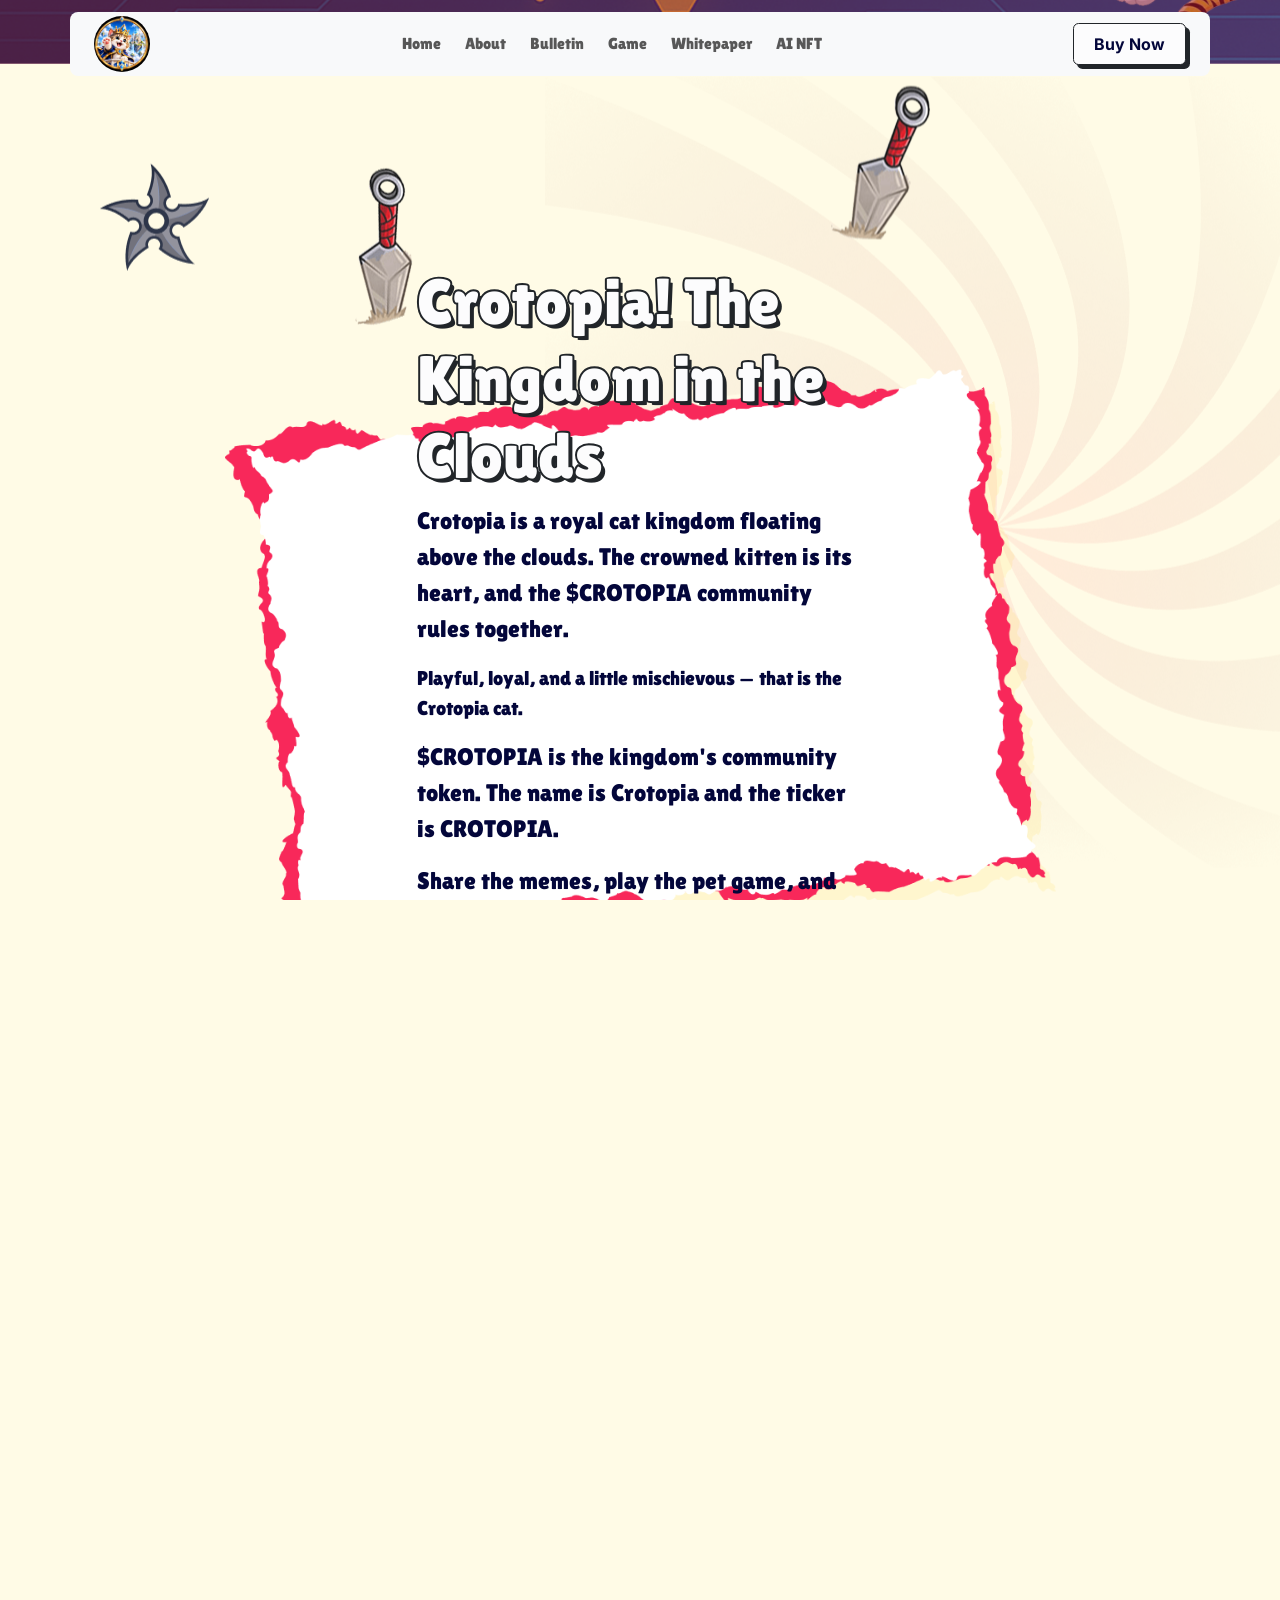
==== about.html @ e8f07e22 "init" ====
﻿<!DOCTYPE html>
<html lang="en" data-bs-theme="light">

<head>
    <meta charset="utf-8">
    <meta name="viewport" content="width=device-width, initial-scale=1.0">
    <meta name="description" content="About Crotopia, the royal cat kingdom. Name Crotopia, ticker CROTOPIA.">
    <meta name="keywords" content="Crotopia, CROTOPIA, about, royal cat, kingdom, meme">
    <meta name="author" content="bplugins">
    <title>Crotopia — About</title>
    <link rel="icon" href="logo.png" type="image/png">
    <link rel="apple-touch-icon" href="logo.png">
    <link rel="stylesheet" href="static/css/bootstrap.css">
    <link rel="stylesheet" href="static/css/bootstrap-icons.css">
    <link rel="stylesheet" href="static/css/simplebar.css">
    <link rel="stylesheet" href="static/css/swiper-bundle.css">
    <link rel="stylesheet" href="static/css/ff-1.css">
    <link rel="stylesheet" href="static/css/ff-2.css">
    <link rel="stylesheet" href="static/css/style.css">
    <!-- Preload important images -->
    <link rel="preload" href="logo.png" as="image">
    <link rel="preload" href="logo.png" as="image">
</head>

<body class="bg-secondary-subtle overflow-x-hidden">
    <!-- Navbar  -->
    <nav class="navbar navbar-expand-lg primary-header primary-header--light primary-header--boxed primary-header--fixed top-3 primary-header-crossed:top-0 primary-header-crossed:full-light">
        <div class="container align-items-lg-center">
            <!-- Logo -->
            <a class="logo" href="index.html">
                <img src="logo.png" alt="image" class="logo__img logo__img--light">
            </a>
            <!-- Logo End-->
            <!-- Mobile Menu Toggler -->
            <button class="navbar-toggler border-0" type="button" data-bs-toggle="collapse" data-bs-target="#navbar0" aria-controls="navbar0" aria-expanded="false" aria-label="Toggle navigation">
                <iconify-icon icon="solar:hamburger-menu-line-duotone"></iconify-icon>
            </button>
            <!-- Mobile Menu Toggler End-->
            <!-- Menu -->
            <div class="collapse navbar-collapse" id="navbar0">
                <ul class="navbar-nav flex-grow-1 justify-content-center mx-lg-4 mb-2 mb-lg-0">
                    <li class="nav-item">
                        <a class="nav-link" aria-current="page" href="index.html">Home</a>
                    </li>
                    <li class="nav-item">
                        <a class="nav-link" aria-current="page" href="about.html">About</a>
                    </li>
                    <li class="nav-item">
                        <a class="nav-link" aria-current="page" href="contact.html">Bulletin</a>
                    </li>
                    <li class="nav-item">
                        <a class="nav-link" aria-current="page" href="game.html">Game</a>
                    </li>
                    <li class="nav-item">
                        <a class="nav-link" aria-current="page" href="whitepaper.html">Whitepaper</a>
                    </li>
                    <li class="nav-item">
                        <a class="nav-link" aria-current="page" href="nft.html">AI NFT</a>
                    </li>
                </ul>
                <div class="d-flex align-items-center gap-3 ms-lg-auto">
                    <a href="contact.html" class="btn btn-light fw-bold text-heading " target="_blank"> Buy Now </a>
                </div>
            </div>
            <!-- Menu End -->
        </div>
    </nav>
    <!-- Navbar End -->
    <div id="smooth-wrapper">
        <div id="smooth-content">
            <!-- Banner -->
            <div class="banner bg-danger-emphasis">
                <div class="container">
                    <div class="row">
                        <div class="col-12">
                            <h2 class="h1 text-primary-subtle"> About Us </h2>
                            <nav>
                                <ol class="breadcrumb breadcrumb-modifier">
                                    <li class="breadcrumb-item">
                                        <a href="index.html" class="link fs-14 text-secondary"> Home </a>
                                    </li>
                                    <li class="breadcrumb-item active fs-14"> About </li>
                                </ol>
                            </nav>
                        </div>
                    </div>
                </div>
                <img src="static/picture/hero-bg-2.png" alt="image" class="img-fluid w-100 position-absolute start-0 bottom-0 z-n1 pointer-none opacity-50">
            </div>
            <!-- Banner End -->
            <!-- About Us -->
            <div class="section-space-y position-relative z-1">
                <div class="container">
                    <div class="row justify-content-center">
                        <div class="col-lg-9">
                            <div class="about-card-1 section-space-y">
                                <h2 class="h1 text-light text-stroke text-shadow">Crotopia! The Kingdom in the Clouds</h2>
                                <p class="mb-4 fs-24 text-heading">Crotopia is a royal cat kingdom floating above the clouds. The crowned kitten is its heart, and the $CROTOPIA community rules together.</p>
                                <p class="mb-4 fs-20 text-heading">Playful, loyal, and a little mischievous — that is the Crotopia cat.</p>
                                <p class="mb-4 fs-24 text-heading">$CROTOPIA is the kingdom's community token. The name is Crotopia and the ticker is CROTOPIA.</p>
                                <p class="mb-8 fs-24 text-heading">Share the memes, play the pet game, and keep the gates open for each other. The kingdom grows when the community shows up.</p>
                                <div class="d-flex align-items-center flex-wrap gap-6">
                                    <a href="#" class="btn btn-secondary text-heading align-items-center rounded">
                                        <iconify-icon icon="ic:twotone-thumb-up-off-alt"></iconify-icon>
                                        <span class="d-inline-block ff-1">Buy Token</span>
                                    </a>
                                    <ul class="list list-row align-items-center flex-wrap gap-4">
                                        <li>
                                            <a href="https://x.com/crotopia_x" class="btn btn-icon btn-light rounded-circle" target="_blank" rel="noopener">
                                                <iconify-icon icon="prime:twitter"></iconify-icon>
                                            </a>
                                        </li>
                                        <li>
                                            <a href="#" class="btn btn-icon btn-light rounded-circle">
                                                <iconify-icon icon="ic:baseline-telegram"></iconify-icon>
                                            </a>
                                        </li>
                                    </ul>
                                </div>
                                <img src="static/picture/about-card-element-1.png" alt="image" class="img-fluid about-card-1__element about-card-1__element--1">
                                <img src="static/picture/about-card-element-2.png" alt="image" class="img-fluid about-card-1__element about-card-1__element--2">
                                <img src="static/picture/hero-element-14.png" alt="image" class="img-fluid d-none d-lg-block position-absolute end-10 bottom-25">
                            </div>
                        </div>
                    </div>
                </div>
                <img src="static/picture/about-img-3.png" alt="image" class="img-fluid d-none d-md-block position-absolute top-0 end-0 z-n2 pointer-none">
                <img src="static/picture/hero-element-14.png" alt="image" class="img-fluid d-none d-lg-block position-absolute start-25 top-25 z-n1 pointer-none">
            </div>
            <!-- About Us End -->
            <!-- Ticker -->
            <div class="py-4 bg-secondary border-top border-bottom border-2x border-dark">
                <div class="container-fluid p-0">
                    <div class="row g-0">
                        <div class="col-12">
                            <div class="scroller-x" data-speed="slow" data-direction="left">
                                <ul class="list list-row align-items-center gap-4 scroller-x__list">
                                    <li>
                                        <img src="logo.png" alt="Crotopia" class="img-fluid" style="height:48px;width:48px;object-fit:cover;border-radius:50%">
                                    </li>
                                    <li>
                                        <h4 class="mb-0 text-dark">CROTOPIA COMMUNITY</h4>
                                    </li>
                                    <li>
                                        <img src="logo.png" alt="Crotopia" class="img-fluid" style="height:48px;width:48px;object-fit:cover;border-radius:50%">
                                    </li>
                                    <li>
                                        <h4 class="mb-0 text-primary text-stroke text-shadow"> Crotopia 👑 Royal Cat Kingdom </h4>
                                    </li>
                                    <li>
                                        <img src="logo.png" alt="Crotopia" class="img-fluid" style="height:48px;width:48px;object-fit:cover;border-radius:50%">
                                    </li>
                                    <li>
                                        <h4 class="mb-0 text-dark">CROTOPIA COMMUNITY</h4>
                                    </li>
                                    <li>
                                        <img src="logo.png" alt="Crotopia" class="img-fluid" style="height:48px;width:48px;object-fit:cover;border-radius:50%">
                                    </li>
                                    <li>
                                        <h4 class="mb-0 text-primary text-stroke text-shadow"> Crotopia 👑 Royal Cat Kingdom </h4>
                                    </li>
                                    <li>
                                        <img src="logo.png" alt="Crotopia" class="img-fluid" style="height:48px;width:48px;object-fit:cover;border-radius:50%">
                                    </li>
                                    <li>
                                        <h4 class="mb-0 text-dark">CROTOPIA COMMUNITY</h4>
                                    </li>
                                    <li>
                                        <img src="logo.png" alt="Crotopia" class="img-fluid" style="height:48px;width:48px;object-fit:cover;border-radius:50%">
                                    </li>
                                    <li>
                                        <h4 class="mb-0 text-primary text-stroke text-shadow"> Crotopia 👑 Royal Cat Kingdom </h4>
                                    </li>
                                </ul>
                            </div>
                        </div>
                    </div>
                </div>
            </div>
            <!-- Ticker End -->
            <!-- FAQ Section -->
            <div class="section-space-y position-relative z-1">
                <div class="section-space-md-bottom">
                    <div class="container">
                        <div class="row">
                            <div class="col-12">
                                <h2 class="mb-0 text-center text-light text-stroke-md text-shadow-md fs-6vw"> FAQ </h2>
                            </div>
                        </div>
                    </div>
                </div>
                <div class="container">
                    <div class="row g-4">
                        <div class="col-lg-6">
                            <div class="accordion accordion-connected accordion-separate" id="faqOne">
                                <div class="accordion-item shadow-sharp-md">
                                    <h2 class="accordion-header">
                                        <button class="accordion-button collapsed" type="button" data-bs-toggle="collapse" data-bs-target="#faqOneA" aria-expanded="true" aria-controls="faqOneA">
                                            <span class="accordion-button__title"> What is Crotopia? </span>
                                        </button>
                                    </h2>
                                    <div id="faqOneA" class="accordion-collapse collapse" data-bs-parent="#faqOne">
                                        <div class="accordion-body"> Crotopia is a royal cat kingdom in the clouds and a community meme token. The name is Crotopia and the ticker is $CROTOPIA. The crowned kitten, the floating castles, and the meme gallery are the heart of the project. </div>
                                    </div>
                                </div>
                                <div class="accordion-item shadow-sharp-md">
                                    <h2 class="accordion-header">
                                        <button class="accordion-button collapsed" type="button" data-bs-toggle="collapse" data-bs-target="#faqOneB" aria-expanded="false" aria-controls="faqOneB">
                                            <span class="accordion-button__title"> How does the tokenomics work? </span>
                                        </button>
                                    </h2>
                                    <div id="faqOneB" class="accordion-collapse collapse" data-bs-parent="#faqOne">
                                        <div class="accordion-body"> $CROTOPIA is presented with a 7% transaction tax: 1% liquidity, 2% buyback and burn, 2% marketing, and 2% for the kingdom and community. Total supply is 1 quadrillion, with a burn design that reduces supply over time. </div>
                                    </div>
                                </div>
                                <div class="accordion-item shadow-sharp-md">
                                    <h2 class="accordion-header">
                                        <button class="accordion-button collapsed" type="button" data-bs-toggle="collapse" data-bs-target="#faqOneC" aria-expanded="false" aria-controls="faqOneC">
                                            <span class="accordion-button__title"> How can I buy CROTOPIA? </span>
                                        </button>
                                    </h2>
                                    <div id="faqOneC" class="accordion-collapse collapse" data-bs-parent="#faqOne">
                                        <div class="accordion-body"> The contract address will be posted on this site when trading opens. Until then, explore the kingdom, the pet game, and the meme gallery. Always verify the contract from official Crotopia channels before you trade. </div>
                                    </div>
                                </div>
                                <div class="accordion-item shadow-sharp-md">
                                    <h2 class="accordion-header">
                                        <button class="accordion-button collapsed" type="button" data-bs-toggle="collapse" data-bs-target="#faqOneD" aria-expanded="false" aria-controls="faqOneD">
                                            <span class="accordion-button__title"> What is the kingdom fund for? </span>
                                        </button>
                                    </h2>
                                    <div id="faqOneD" class="accordion-collapse collapse" data-bs-parent="#faqOne">
                                        <div class="accordion-body"> 2% of each transaction is set aside for the kingdom: community events, meme campaigns, and the world around the crowned cat. </div>
                                    </div>
                                </div>
                            </div>
                        </div>
                        <div class="col-lg-6">
                            <div class="accordion accordion-connected accordion-separate" id="faqTwo">
                                <div class="accordion-item shadow-sharp-md">
                                    <h2 class="accordion-header">
                                        <button class="accordion-button collapsed" type="button" data-bs-toggle="collapse" data-bs-target="#faqTwoA" aria-expanded="true" aria-controls="faqTwoA">
                                            <span class="accordion-button__title"> How can I join Crotopia? </span>
                                        </button>
                                    </h2>
                                    <div id="faqTwoA" class="accordion-collapse collapse" data-bs-parent="#faqTwo">
                                        <div class="accordion-body"> Use the social buttons on this site as official channels are announced. Share the memes and play the Crotopia pet game while you are here. </div>
                                    </div>
                                </div>
                                <div class="accordion-item shadow-sharp-md">
                                    <h2 class="accordion-header">
                                        <button class="accordion-button collapsed" type="button" data-bs-toggle="collapse" data-bs-target="#faqTwoB" aria-expanded="false" aria-controls="faqTwoB">
                                            <span class="accordion-button__title"> Is Crotopia safe? </span>
                                        </button>
                                    </h2>
                                    <div id="faqTwoB" class="accordion-collapse collapse" data-bs-parent="#faqTwo">
                                        <div class="accordion-body"> Treat every meme token as risky. Crotopia will never ask for your seed phrase. When a contract is published, read it yourself before you buy. </div>
                                    </div>
                                </div>
                                <div class="accordion-item shadow-sharp-md">
                                    <h2 class="accordion-header">
                                        <button class="accordion-button collapsed" type="button" data-bs-toggle="collapse" data-bs-target="#faqTwoC" aria-expanded="false" aria-controls="faqTwoC">
                                            <span class="accordion-button__title"> What is next for Crotopia? </span>
                                        </button>
                                    </h2>
                                    <div id="faqTwoC" class="accordion-collapse collapse" data-bs-parent="#faqTwo">
                                        <div class="accordion-body"> The roadmap covers the website and art, the pet game, the royal gallery, community growth, and later trading tools. Listings come only when the kingdom is ready. </div>
                                    </div>
                                </div>
                                <div class="accordion-item shadow-sharp-md">
                                    <h2 class="accordion-header">
                                        <button class="accordion-button collapsed" type="button" data-bs-toggle="collapse" data-bs-target="#faqTwoD" aria-expanded="false" aria-controls="faqTwoD">
                                            <span class="accordion-button__title"> What makes Crotopia different? </span>
                                        </button>
                                    </h2>
                                    <div id="faqTwoD" class="accordion-collapse collapse" data-bs-parent="#faqTwo">
                                        <div class="accordion-body"> Crotopia is built around one character and one kingdom: a crowned cat above the clouds. The site, memes, game, and gallery all share that same world. </div>
                                    </div>
                                </div>
                            </div>
                        </div>
                    </div>
                </div>
            </div>
            <!-- FAQ Section End -->
            <!-- Footer -->
            <div class="footer-1 section-space-top">
                <div class="container">
                    <div class="row">
                        <div class="col-12">
                            <div class="section-space-xsm-bottom bg-light rounded-top-5 px-4 px-sm-6 px-lg-12 px-xl-10 px-xxl-12">
                                <div class="section-space-md-y">
                                    <h2 class="mb-0 text-center text-danger text-stroke text-shadow fs-6vw"> CROTOPIA </h2>
                                </div>
                                <div class="row g-4">
                                    <div class="col-xl-8">
                                        <div class="row g-4">
                                            <div class="col-md-5">
                                                <a class="logo d-inline-block mb-4" href="index.html">
                                                    <img src="logo.png" alt="image" class="logo__img logo__img--light">
                                                </a>
                                                <p class="mb-6 text-heading"> Trading cryptocurrencies is highly speculative, carries a high level of risk </p>
                                                <ul class="list list-row align-items-center flex-wrap gap-4">
                                                    <li>
                                                        <a href="https://x.com/crotopia_x" class="btn btn-icon btn-light rounded-circle" target="_blank" rel="noopener">
                                                            <iconify-icon icon="prime:twitter"></iconify-icon>
                                                        </a>
                                                    </li>
                                                    <li>
                                                        <a href="#" class="btn btn-icon btn-light rounded-circle">
                                                            <iconify-icon icon="ic:baseline-telegram"></iconify-icon>
                                                        </a>
                                                    </li>
                                                </ul>
                                            </div>
                                            <div class="col-md-4">
                                                <h5 class="text-heading">QUICK LINKS</h5>
                                                <ul class="list gap-2">
                                                    <li>
                                                        <a href="index.html" class="link d-inline-block text-heading hover:text-danger"> HOME </a>
                                                    </li>
                                                    <li>
                                                        <a href="about.html" class="link d-inline-block text-heading hover:text-danger"> ABOUT US </a>
                                                    </li>
                                                    <li>
                                                        <a href="whitepaper.html" class="link d-inline-block text-heading hover:text-danger"> WHITEPAPER </a>
                                                    </li>
                                                    <li>
                                                        <a href="contact.html" class="link d-inline-block text-heading hover:text-danger"> CONTACT </a>
                                                    </li>
                                                </ul>
                                            </div>
                                            <div class="col-md-3">
                                                <h5 class="text-heading">CONTACT</h5>
                                                <ul class="list gap-2">
                                                    <li>
                                                        <div class="d-flex align-items-center gap-2">
                                                            <iconify-icon icon="akar-icons:location" class="flex-shrink-0 fs-24"></iconify-icon>
                                                            <p class="mb-0 text-heading"> Crotopia </p>
                                                        </div>
                                                    </li>
                                                    <li>
                                                        <div class="d-flex align-items-center gap-2">
                                                            <iconify-icon icon="mynaui:telephone-call" class="flex-shrink-0 fs-24"></iconify-icon>
                                                            <p class="mb-0 text-heading"> Contract: Coming soon </p>
                                                        </div>
                                                    </li>
                                                    <li>
                                                        <div class="d-flex align-items-center gap-2">
                                                            <iconify-icon icon="basil:envelope-outline" class="flex-shrink-0 fs-24"></iconify-icon>
                                                            <p class="mb-0 text-heading"> <a href="/cdn-cgi/l/email-protection" class="__cf_email__" data-cfemail="43212d21372a2426317171727003242e222a2f6d202c2e">[email&#160;protected]</a> </p>
                                                        </div>
                                                    </li>
                                                </ul>
                                            </div>
                                        </div>
                                    </div>
                                    <div class="col-xl-4">
                                        <div class="p-8 rounded-4 bg-danger-subtle">
                                            <h5 class="text-heading">DON'T MISS CROTOPIA NEWS</h5>
                                            <div class="d-flex align-items-center p-2 rounded bg-light border border-1x border-dark shadow-sharp max-text-14">
                                                <input type="text" class="form-control form-control-sm border-0 text-dark fs-18" placeholder="ENTER YOUR EMAIL">
                                                <button type="button" class="btn btn-sm btn-secondary ff-1"> SUBSCRIBE </button>
                                            </div>
                                        </div>
                                    </div>
                                </div>
                                <hr class="my-6">
                                <div class="row g-4 justify-content-center align-items-center">
                                    <div class="col-lg-5">
                                        <p class="mb-0 fs-18 text-dark text-center text-lg-start"> &copy; Crotopia 2026. All rights reserved </p>
                                    </div>
                                    <div class="col-lg-7">
                                        <ul class="list list-row gap-4 flex-wrap justify-content-center justify-content-lg-end">
                                        </ul>
                                    </div>
                                </div>
                            </div>
                        </div>
                    </div>
                </div>
            </div>
            <!-- Footer End -->
        </div>
    </div>
    <!-- Scripts -->
    <script data-cfasync="false" src="/cdn-cgi/scripts/5c5dd728/cloudflare-static/email-decode.min.js"></script><script src="static/js/bootstrap.bundle.js"></script>
    <script src="static/js/iconify.js"></script>
    <script src="static/js/simplebar.js"></script>
    <script src="static/js/gsap.min.js"></script>
    <script src="static/js/ScrollSmoother.min.js"></script>
    <script src="static/js/ScrollTrigger.min.js"></script>
    <script src="static/js/SplitText.min.js"></script>
    <script src="static/js/Flip.min.js"></script>
    <script src="static/js/app.js"></script>
    
    <!-- Custom Video Preloader Styles -->
    <style>
        /* Enhanced video preloader */
        .preloader {
            background: #000000;
            position: fixed;
            top: 0;
            left: 0;
            width: 100%;
            height: 100%;
            z-index: 9999;
            display: flex;
            align-items: center;
            justify-content: center;
            overflow: hidden;
        }
        
        .preloader-content {
            position: relative;
            display: flex;
            flex-direction: column;
            align-items: center;
            justify-content: center;
            text-align: center;
            z-index: 2;
        }
        
        .preloader-video {
            width: 400px;
            height: 400px;
            object-fit: cover;
            border-radius: 50%;
            animation: videoFloat 4s ease-in-out infinite;
        }
        
        .preloader-logo {
            width: 400px;
            height: 400px;
            object-fit: cover;
            border-radius: 50%;
            animation: videoFloat 4s ease-in-out infinite;
        }
        
        .preloader-text {
            margin-top: 30px;
            opacity: 0;
            animation: textFadeIn 2s ease-in-out 0.5s forwards;
        }
        
        .preloader-text h2 {
            font-size: 2.5rem;
            margin-bottom: 10px;
            text-shadow: 2px 2px 4px rgba(0,0,0,0.8);
        }
        
        .preloader-text p {
            font-size: 1.2rem;
            margin-bottom: 20px;
            opacity: 0.9;
        }
        
        .loading-dots {
            display: flex;
            justify-content: center;
            gap: 8px;
        }
        
        .loading-dots span {
            width: 12px;
            height: 12px;
            background: #ffc107;
            border-radius: 50%;
            animation: dotBounce 1.4s ease-in-out infinite both;
            box-shadow: 0 0 10px rgba(255, 193, 7, 0.8);
        }
        
        .loading-dots span:nth-child(1) { animation-delay: -0.32s; }
        .loading-dots span:nth-child(2) { animation-delay: -0.16s; }
        .loading-dots span:nth-child(3) { animation-delay: 0s; }
        
        
        @keyframes videoFloat {
            0%, 100% {
                transform: translateY(0px) scale(1);
            }
            50% {
                transform: translateY(-20px) scale(1.05);
            }
        }
        
        @keyframes textFadeIn {
            0% {
                opacity: 0;
                transform: translateY(30px);
            }
            100% {
                opacity: 1;
                transform: translateY(0);
            }
        }
        
        @keyframes dotBounce {
            0%, 80%, 100% {
                transform: scale(0.8);
                opacity: 0.5;
            }
            40% {
                transform: scale(1.2);
                opacity: 1;
            }
        }
        
        /* Responsive design */
        @media (max-width: 768px) {
            .preloader-video, .preloader-logo {
                width: 300px;
                height: 300px;
            }
            
            .preloader-text h2 {
                font-size: 2rem;
            }
            
            .preloader-text p {
                font-size: 1rem;
            }
        }
        
        @media (max-width: 480px) {
            .preloader-video, .preloader-logo {
                width: 250px;
                height: 250px;
            }
            
            .preloader-text h2 {
                font-size: 1.8rem;
            }
        }
        
        /* Preloader fade out */
        .preloader.fade-out {
            opacity: 0;
            visibility: hidden;
            transition: opacity 0.8s ease-out, visibility 0.8s ease-out;
        }
    </style>
</body>

</html>
---- static/css/simplebar.css ----
﻿[data-simplebar] {
	position: relative;
	flex-direction: column;
	flex-wrap: wrap;
	justify-content: flex-start;
	align-content: flex-start;
	align-items: flex-start;
}

.simplebar-wrapper {
	overflow: hidden;
	width: inherit;
	height: inherit;
	max-width: inherit;
	max-height: inherit;
}

.simplebar-mask {
	direction: inherit;
	position: absolute;
	overflow: hidden;
	padding: 0;
	margin: 0;
	left: 0;
	top: 0;
	bottom: 0;
	right: 0;
	width: auto !important;
	height: auto !important;
	z-index: 0;
}

.simplebar-offset {
	direction: inherit !important;
	box-sizing: inherit !important;
	resize: none !important;
	position: absolute;
	top: 0;
	left: 0;
	bottom: 0;
	right: 0;
	padding: 0;
	margin: 0;
	-webkit-overflow-scrolling: touch;
}

.simplebar-content-wrapper {
	direction: inherit;
	box-sizing: border-box !important;
	position: relative;
	display: block;
	height: 100%; /* Required for horizontal native scrollbar to not appear if parent is taller than natural height */
	width: auto;
	max-width: 100%; /* Not required for horizontal scroll to trigger */
	max-height: 100%; /* Needed for vertical scroll to trigger */
	overflow: auto;
	scrollbar-width: none;
	-ms-overflow-style: none;
}

.simplebar-content-wrapper::-webkit-scrollbar,
.simplebar-hide-scrollbar::-webkit-scrollbar {
	display: none;
	width: 0;
	height: 0;
}

.simplebar-content:before,
.simplebar-content:after {
	content: " ";
	display: table;
}

.simplebar-placeholder {
	max-height: 100%;
	max-width: 100%;
	width: 100%;
	pointer-events: none;
}

.simplebar-height-auto-observer-wrapper {
	box-sizing: inherit !important;
	height: 100%;
	width: 100%;
	max-width: 1px;
	position: relative;
	float: left;
	max-height: 1px;
	overflow: hidden;
	z-index: -1;
	padding: 0;
	margin: 0;
	pointer-events: none;
	flex-grow: inherit;
	flex-shrink: 0;
	flex-basis: 0;
}

.simplebar-height-auto-observer {
	box-sizing: inherit;
	display: block;
	opacity: 0;
	position: absolute;
	top: 0;
	left: 0;
	height: 1000%;
	width: 1000%;
	min-height: 1px;
	min-width: 1px;
	overflow: hidden;
	pointer-events: none;
	z-index: -1;
}

.simplebar-track {
	z-index: 1;
	position: absolute;
	right: 0;
	bottom: 0;
	pointer-events: none;
	overflow: hidden;
}

[data-simplebar].simplebar-dragging {
	pointer-events: none;
	-webkit-touch-callout: none;
	-webkit-user-select: none;
	-khtml-user-select: none;
	-moz-user-select: none;
	-ms-user-select: none;
	user-select: none;
}

[data-simplebar].simplebar-dragging .simplebar-content {
	pointer-events: none;
	-webkit-touch-callout: none;
	-webkit-user-select: none;
	-khtml-user-select: none;
	-moz-user-select: none;
	-ms-user-select: none;
	user-select: none;
}

[data-simplebar].simplebar-dragging .simplebar-track {
	pointer-events: all;
}

.simplebar-scrollbar {
	position: absolute;
	left: 0;
	right: 0;
	min-height: 10px;
}

.simplebar-scrollbar:before {
	position: absolute;
	content: "";
	background: #c5c5c5;
	border-radius: 7px;
	left: 2px;
	right: 2px;
	opacity: 0;
	transition: opacity 0.2s 0.5s linear;
}

.simplebar-scrollbar.simplebar-visible:before {
	opacity: 0.5;
	transition-delay: 0s;
	transition-duration: 0s;
}

.simplebar-track.simplebar-vertical {
	top: 0;
	width: 11px;
}

.simplebar-scrollbar:before {
	top: 2px;
	bottom: 2px;
	left: 2px;
	right: 2px;
}

.simplebar-track.simplebar-horizontal {
	left: 0;
	height: 11px;
}

.simplebar-track.simplebar-horizontal .simplebar-scrollbar {
	right: auto;
	left: 0;
	top: 0;
	bottom: 0;
	min-height: 0;
	min-width: 10px;
	width: auto;
}

/* Rtl support */
[data-simplebar-direction="rtl"] .simplebar-track.simplebar-vertical {
	right: auto;
	left: 0;
}

.simplebar-dummy-scrollbar-size {
	direction: rtl;
	position: fixed;
	opacity: 0;
	visibility: hidden;
	height: 500px;
	width: 500px;
	overflow-y: hidden;
	overflow-x: scroll;
	-ms-overflow-style: scrollbar !important;
}

.simplebar-dummy-scrollbar-size > div {
	width: 200%;
	height: 200%;
	margin: 10px 0;
}

.simplebar-hide-scrollbar {
	position: fixed;
	left: 0;
	visibility: hidden;
	overflow-y: scroll;
	scrollbar-width: none;
	-ms-overflow-style: none;
}
---- static/css/ff-1.css ----
﻿@import url("css2-LilitaOne_swap.css");
:root {
    --ff-1: "Lilita One", sans-serif;
}
/*# sourceMappingURL=ff-1.css.map */
---- static/css/ff-2.css ----
﻿@import url("css2-Interitalopszwght014..32100..900114..32100..900_swap.css");
:root {
    --ff-2: "Inter", sans-serif;
}
/*# sourceMappingURL=ff-2.css.map */
---- static/css/style.css ----
﻿
/*---------------------------------------
    Theme Name:     Memeworld - Memecoin ICO & Crypto HTML Template
    Theme URI:      https://pixellyo.com/memeworld/
    Description:    Memeworld is memecoin ico and crypto currency template
    Author Name:    bplugins
    Author URI:     https://themeforest.net/user/bplugins
    Version:        1.0.0
-----------------------------------------
    Table of contents
-----------------------------------------
    1. Global Style
        1.1 Functions
        1.2 Variables
        1.3 Media Query
        1.4 Normalize
        1.5 Typography
    2. Components Style
        2.1 About Card 1
        2.2 Accordion
        2.3 Alert
        2.4 Avatar
        2.5 Badge
        2.6 Breadcrumb
        2.7 Button Style
        2.8 Card Style
        2.9 Counter 1
        2.10 Custom Input Group
        2.11 Dropdown
        2.12 Form Check
        2.13 Form Control
        2.14 Form Select
        2.15 Group Selector
        2.16 How to Card 1
        2.17 Line Clamp
        2.18 List
        2.19 Logo
        2.20 Modal
        2.21 Navigation 0
        2.22 Navigation 1
        2.23 Offcanvas
        2.24 Pagination
        2.25 Preloader
        2.26 Progress
        2.27 Scroller X
        2.28 Shadow Sharp
        2.29 Switcher
        2.30 Tab Underline
        2.31 Table
        2.32 Text Shadow
        2.33 Text Splash
        2.34 Text Stroke
        2.35 Ticker 1
        2.36 Ticker 2
        2.37 Ticker 3
        2.38 Token Card 1
        2.39 Token Card 2
        2.30 Token Card 3
        2.31 Tooltip
    3. Sections Style
        3.1 About Section 1
        3.2 Banner
        3.3 Container
        3.4 CTA 1
        3.5 CTA 2
        3.6 FAQ Section 1
        3.7 FAQ Section 2
        3.8 Footer 1
        3.9 Header
        3.10 Hero 1
        3.11 Hero 2
        3.12 Hero 3
        3.13 How to Buy Section 1
        3.14 How to Buy Section 2
        3.15 Road Map Section 1
        3.16 Road Map Section 2
        3.17 Road Map Section 3
        3.18 Section Space
        3.19 Tokenomics Section 1
    4. Utilities Style
        4.1 Animations
        4.2 Background
        4.3 Border
        4.4 Color
        4.5 Dark
        4.6 Light
        4.7 Miscellaneous
        4.8 Outline
        4.9 Radius
---------------------------------------*/
/*About Card 1*/
:root {
    --h1: clamp(2.7rem, 3.789vw + 1rem, 4.5rem);
    --h2: clamp(2.4rem, 3.368vw + 1rem, 4rem);
    --h3: clamp(1.8rem, 2.526vw + 1rem, 3rem);
    --h4: clamp(1.35rem, 1.894vw + 1rem, 2.25rem);
    --h5: clamp(1.05rem, 1.473vw + 1rem, 1.75rem);
    --h6: clamp(1rem, 1.263vw + 1rem, 1.5rem);
    --p: clamp(0.875rem, 0.842vw + 0.875rem, 1rem);
}
/* Normalize */
html {
    font-size: 100%;
}
body {
    position: relative;
    font-family: var(--ff-1);
    font-size: var(--p);
    font-weight: 400;
    line-height: 1.5;
}
/* Chrome, Safari, Edge, Opera */
input::-webkit-outer-spin-button,
input::-webkit-inner-spin-button {
    -webkit-appearance: none;
    margin: 0;
}
/* Firefox */
input[type=number] {
    -moz-appearance: textfield;
}
form {
    margin: 0;
}
/* Typography */
p {
    margin: 0 0 1rem;
    line-height: 1.5;
}
h1,
h2,
h3,
h4,
h5,
h6 {
    margin: 0 0 1rem;
    font-family: var(--ff-1);
    font-weight: 700;
    line-height: 1.2;
}
h1,
.h1 {
    font-size: var(--h1);
}
h2,
.h2 {
    font-size: var(--h2);
}
h3,
.h3 {
    font-size: var(--h3);
}
h4,
.h4 {
    font-size: var(--h4);
}
h5,
.h5 {
    font-size: var(--h5);
}
h6,
.h6 {
    font-size: var(--h6);
}
.fs-10 {
    font-size: 0.625rem;
}
.fs-12 {
    font-size: 0.75rem;
    line-height: 1.334;
}
small,
.fs-14 {
    font-size: 0.875rem;
    line-height: 1.715;
}
.fs-16 {
    font-size: 1rem;
}
.fs-18 {
    font-size: 1.125rem;
    line-height: 1.334;
}
.fs-20 {
    font-size: 1.25rem;
}
.fs-24 {
    font-size: 1.5rem;
}
.fs-28 {
    font-size: 1.75rem;
}
.fs-32 {
    font-size: 2rem;
}
.fs-36 {
    font-size: 2.25rem;
}
.fs-40 {
    font-size: 2.5rem;
}
.fs-44 {
    font-size: 2.75rem;
}
.fs-48 {
    font-size: 3rem;
}
.fs-52 {
    font-size: 3.25rem;
}
.fs-56 {
    font-size: 3.5rem;
}
.fs-60 {
    font-size: 3.75rem;
}
.fs-5vw {
    font-size: clamp(3rem, 5vw + 1rem, 5.94rem);
}
.fs-6vw {
    font-size: clamp(3.5rem, 6.315vw + 1rem, 7.5rem);
}
.fs-10vw {
    font-size: clamp(4rem, 10vw + 1rem, 12rem);
}
.fs-20vw {
    font-size: clamp(8rem, 20vw + 1rem, 23.75rem);
}
.fs-30vw {
    font-size: clamp(12rem, 30vw + 1rem, 35.625rem);
}
.max-text-3 {
    max-width: 12ch;
}
.max-text-4 {
    max-width: 16ch;
}
.max-text-5 {
    max-width: 20ch;
}
.max-text-6 {
    max-width: 24ch;
}
.max-text-7 {
    max-width: 28ch;
}
.max-text-8 {
    max-width: 32ch;
}
.max-text-9 {
    max-width: 36ch;
}
.max-text-10 {
    max-width: 40ch;
}
.max-text-11 {
    max-width: 44ch;
}
.max-text-12 {
    max-width: 48ch;
}
.max-text-13 {
    max-width: 52ch;
}
.max-text-14 {
    max-width: 56ch;
}
.max-text-15 {
    max-width: 60ch;
}
.max-text-16 {
    max-width: 64ch;
}
.max-text-17 {
    max-width: 68ch;
}
.max-text-18 {
    max-width: 72ch;
}
.max-text-19 {
    max-width: 76ch;
}
.max-text-20 {
    max-width: 80ch;
}
.max-text-21 {
    max-width: 84ch;
}
.max-text-22 {
    max-width: 88ch;
}
.max-text-23 {
    max-width: 92ch;
}
.max-text-24 {
    max-width: 96ch;
}
.max-text-25 {
    max-width: 100ch;
}
.max-text-26 {
    max-width: 104ch;
}
.max-text-27 {
    max-width: 108ch;
}
.max-text-28 {
    max-width: 112ch;
}
.max-text-29 {
    max-width: 116ch;
}
.max-text-30 {
    max-width: 120ch;
}
.fw-800 {
    font-weight: 800;
}
.fw-900 {
    font-weight: 900;
}
.lh-1\/2 {
    line-height: 1.2;
}
.lh-1\/3 {
    line-height: 1.334;
}
.lh-1\/5 {
    line-height: 1.5;
}
.lh-1\/7 {
    line-height: 1.715;
}
.about-card-1 {
    padding-inline: 1.5rem;
    position: relative;
    isolation: isolate;
}
@media (min-width: 768px) {
    .about-card-1 {
        padding-inline: 8rem;
        background-image: url(../image/about-card-1-bg.png);
        background-size: contain;
        background-position: center;
        background-repeat: no-repeat;
    }
}
@media (min-width: 1200px) {
    .about-card-1 {
        padding-inline: 12rem;
    }
}
.about-card-1__element {
    display: none;
}
@media (min-width: 992px) {
    .about-card-1__element {
        display: block;
        position: absolute;
        pointer-events: none;
    }
}
@media (min-width: 992px) {
    .about-card-1__element--1 {
        top: 0;
        left: 0;
    }
}
@media (min-width: 1200px) {
    .about-card-1__element--1 {
        left: 10%;
    }
}
@media (min-width: 992px) {
    .about-card-1__element--2 {
        top: 0;
        right: 10%;
        transform: translateY(-50%);
    }
}
@media (min-width: 1200px) {
    .about-card-1__element--2 {
        right: 15%;
    }
}
/* Accordion Style */
.accordion {
    --bs-accordion-color: var(--bs-body-color);
    --bs-accordion-bg: var(--bs-body-bg);
    --bs-accordion-border-color: var(--bs-border-color);
    --bs-accordion-border-width: var(--bs-border-width);
    --bs-accordion-border-radius: var(--bs-border-radius);
    --bs-accordion-inner-border-radius: calc(var(--bs-border-radius) - (var(--bs-border-width)));
    --bs-accordion-btn-padding-x: 1.25rem;
    --bs-accordion-btn-padding-y: 0.75rem;
    --bs-accordion-btn-color: var(--bs-body-color);
    --bs-accordion-btn-bg: var(--bs-accordion-bg);
    --bs-accordion-body-padding-x: 1.25rem;
    --bs-accordion-body-padding-y: 1rem;
    --bs-accordion-active-color: var(--bs-primary-text-emphasis);
    --bs-accordion-active-bg: var(--bs-primary-bg-subtle);
}
.accordion-rounded-0 {
    --bs-accordion-border-radius: 0;
    --bs-accordion-inner-border-radius: 0;
}
.accordion--primary {
    --bs-accordion-active-color: rgba(var(--bs-white-rgb), 1);
    --bs-accordion-active-bg: rgba(var(--bs-primary-rgb), 1);
}
.accordion--secondary {
    --bs-accordion-active-color: rgba(var(--bs-dark-rgb), 1);
    --bs-accordion-active-bg: rgba(var(--bs-secondary-rgb), 1);
}
.accordion--secondary-subtle {
    --bs-accordion-active-color: var(--bs-secondary-text-emphasis);
    --bs-accordion-active-bg: var(--bs-secondary-bg-subtle);
}
.accordion--success {
    --bs-accordion-active-color: rgba(var(--bs-white-rgb), 1);
    --bs-accordion-active-bg: rgba(var(--bs-success-rgb), 1);
}
.accordion--success-subtle {
    --bs-accordion-active-color: var(--bs-success-text-emphasis);
    --bs-accordion-active-bg: var(--bs-success-bg-subtle);
}
.accordion--danger {
    --bs-accordion-active-color: rgba(var(--bs-white-rgb), 1);
    --bs-accordion-active-bg: rgba(var(--bs-danger-rgb), 1);
}
.accordion--danger-subtle {
    --bs-accordion-active-color: var(--bs-danger-text-emphasis);
    --bs-accordion-active-bg: var(--bs-danger-bg-subtle);
}
.accordion--warning {
    --bs-accordion-active-color: rgba(var(--bs-white-rgb), 1);
    --bs-accordion-active-bg: rgba(var(--bs-warning-rgb), 1);
}
.accordion--warning-subtle {
    --bs-accordion-active-color: var(--bs-warning-text-emphasis);
    --bs-accordion-active-bg: var(--bs-warning-bg-subtle);
}
.accordion--info {
    --bs-accordion-active-color: rgba(var(--bs-white-rgb), 1);
    --bs-accordion-active-bg: rgba(var(--bs-info-rgb), 1);
}
.accordion--info-subtle {
    --bs-accordion-active-color: var(--bs-info-text-emphasis);
    --bs-accordion-active-bg: var(--bs-info-bg-subtle);
}
.accordion--dark {
    --bs-accordion-active-color: rgba(var(--bs-white-rgb), 1);
    --bs-accordion-active-bg: rgba(var(--bs-dark-rgb), 1);
}
.accordion--dark-subtle {
    --bs-accordion-active-color: var(--bs-dark-text-emphasis);
    --bs-accordion-active-bg: var(--bs-dark-bg-subtle);
}
.accordion--light {
    --bs-accordion-active-color: rgba(var(--bs-dark-rgb), 1);
    --bs-accordion-active-bg: rgba(var(--bs-light-rgb), 1);
}
.accordion--light-subtle {
    --bs-accordion-active-color: var(--bs-light-text-emphasis);
    --bs-accordion-active-bg: var(--bs-light-bg-subtle);
}
.accordion-button:focus {
    box-shadow: none;
}
.accordion-button::after {
    content: "\f282";
    display: inline-block;
    width: 1rem;
    height: 1rem;
    font-family: bootstrap-icons !important;
    font-style: normal;
    font-weight: 400 !important;
    font-variant: normal;
    text-transform: none;
    line-height: 1;
    fill: currentcolor;
    background-image: none;
    vertical-align: -0.125em;
}
.accordion-button:not(.collapsed)::after {
    background-image: none;
}
.accordion-separate {
    --bs-accordion-border-width: 0;
}
.accordion-separate .accordion-item+.accordion-item {
    margin-top: 1rem;
}
.accordion-separate .accordion-item {
    border-radius: var(--bs-accordion-inner-border-radius);
}
.accordion-separate .accordion-button {
    border-radius: var(--bs-accordion-inner-border-radius);
}
.accordion-separate-body {
    --bs-accordion-border-width: 0;
    --bs-accordion-bg: transparent;
}
.accordion-separate-body .accordion-item+.accordion-item {
    margin-top: 1rem;
}
.accordion-separate-body .accordion-item {
    display: flex;
    flex-direction: column;
    gap: 0.5rem;
    border-radius: var(--bs-accordion-inner-border-radius);
}
.accordion-separate-body .accordion-button {
    border-radius: var(--bs-accordion-inner-border-radius);
}
.accordion-separate-body .accordion-button[aria-expanded=false] {
    background-color: var(--bs-body-bg);
}
.accordion-separate-body .accordion-body {
    background-color: var(--bs-body-bg);
    border-radius: var(--bs-border-radius);
}
.accordion-connected {
    --bs-accordion-btn-color: var(--bs-heading-color);
    --bs-accordion-active-bg: var(--bs-light);
    --bs-accordion-active-color: var(--bs-heading-color);
    --bs-accordion-inner-border-radius: 1.25rem;
    --bs-accordion-btn-icon-transform: rotate(0deg);
}
.accordion-connected .accordion-button {
    font-size: 1.25rem;
    flex-direction: row-reverse;
    justify-content: space-between;
}
.accordion-connected .accordion-button:not(.collapsed) {
    border-bottom-left-radius: 0;
    border-bottom-right-radius: 0;
}
.accordion-connected .accordion-button:not(.collapsed)::after {
    content: "\f659";
}
.accordion-connected .accordion-button::after {
    content: "\f64d";
    display: grid;
    place-content: center;
    width: 3rem;
    height: 3rem;
    margin-inline-start: 0;
    margin-inline-end: auto;
    border: 1px solid var(--bs-dark);
    border-radius: 50%;
    filter: drop-shadow(0.25rem 0.25rem 0 var(--bs-dark));
    background-color: var(--bs-accordion-btn-bg);
    color: var(--bs-accordion-btn-color);
}
.accordion-connected .accordion-button__title {
    display: block;
    width: calc(100% - 4.5rem);
}
.accordion-connected .accordion-body {
    padding-top: 0.5rem;
    background-color: var(--bs-light);
    border-radius: 0 0 var(--bs-accordion-inner-border-radius) var(--bs-accordion-inner-border-radius);
    color: var(--bs-heading-color);
}
.accordion-connected .accordion-item+.accordion-item {
    margin-top: 2rem;
}
/* Alert Style */
.alert {
    --bs-alert-margin-bottom: 0;
}
.alert-quote {
    --bs-border-width: 0.25rem;
    --bs-alert-border-radius: 0;
    border: 0;
    border-inline-start: var(--bs-alert-border);
}
/* Avatar Style */
.avatar {
    --avatar-size: 2rem;
    width: var(--avatar-size);
    height: var(--avatar-size);
    display: grid;
    place-content: center;
    position: relative;
    border: 2px solid var(--bs-body-bg);
    border-radius: 50%;
    flex-shrink: 0;
    box-shadow: 0.25rem 0.25rem 0.5rem rgba(var(--bs-dark-rgb), 0.05);
    cursor: pointer;
    transition: all 0.3s ease;
}
.avatar-sm {
    --avatar-size: 1.5rem;
}
.avatar-md {
    --avatar-size: 2.5rem;
}
.avatar-lg {
    --avatar-size: 3rem;
}
.avatar-lg .avatar__notification {
    --notification-size: 0.75rem;
}
.avatar-xl {
    --avatar-size: 3.75rem;
}
.avatar-xl .avatar__notification {
    --notification-size: 0.75rem;
}
.avatar-xxl {
    --avatar-size: 4.5rem;
}
.avatar-xxl .avatar__notification {
    --notification-size: 0.75rem;
}
.avatar-xxxl {
    --avatar-size: 5rem;
}
.avatar-xxxl .avatar__notification {
    --notification-size: 1rem;
}
.avatar__img {
    width: 100%;
    aspect-ratio: 1;
    -o-object-fit: cover;
    object-fit: cover;
    border-radius: inherit;
}
.avatar-group {
    --avatar-size: 2rem;
    --avatar-column-size: calc(var(--avatar-size) / 2);
    --avatar-end-spacing: 1rem;
    display: grid;
    grid-template-columns: repeat(5, var(--avatar-column-size));
    width: 100%;
    padding-inline-end: var(--avatar-end-spacing);
}
.avatar-group .avatar {
    --avatar-size: 2rem;
}
.avatar-group .avatar:hover {
    z-index: 1;
}
.avatar-group-sm {
    --avatar-size: 1.5rem;
    --avatar-end-spacing: 0.75rem;
}
.avatar-group-sm .avatar {
    --avatar-size: 1.5rem;
}
.avatar-group-md {
    --avatar-size: 2.5rem;
    --avatar-end-spacing: 1.25rem;
}
.avatar-group-md .avatar {
    --avatar-size: 2.5rem;
}
.avatar-group-lg {
    --avatar-size: 3rem;
    --avatar-end-spacing: 1.5rem;
}
.avatar-group-lg .avatar {
    --avatar-size: 3rem;
}
.avatar-group-xl {
    --avatar-size: 3.75rem;
    --avatar-end-spacing: 1.75rem;
}
.avatar-group-xl .avatar {
    --avatar-size: 3.75rem;
}
.avatar-group-xxl {
    --avatar-size: 4.5rem;
    --avatar-end-spacing: 2.25rem;
}
.avatar-group-xxl .avatar {
    --avatar-size: 4.5rem;
}
.avatar-group-xxxl {
    --avatar-size: 5rem;
    --avatar-end-spacing: 2.5rem;
}
.avatar-group-xxxl .avatar {
    --avatar-size: 5rem;
}
.avatar__notification {
    --notification-size: 0.5rem;
    --notification-position-x: 0;
    --notification-position-y: 0;
    display: grid;
    place-content: center;
    width: var(--notification-size);
    height: var(--notification-size);
    position: absolute;
    bottom: var(--notification-position-y);
    right: var(--notification-position-x);
    border: 1px solid var(--bs-light);
    border-radius: 50%;
}
/* Badge Style */
.badge {
    --bs-badge-border-radius: 0.15rem;
    --bs-badge-font-weight: 500;
    --bs-badge-padding-x: 0.5rem;
    --bs-badge-padding-y: 0.25rem;
    display: inline-flex;
    align-items: center;
    gap: 0.25rem;
    text-decoration: none;
    line-height: 1.334;
}
/* Blend Background */
.blend-x {
    -webkit-mask: linear-gradient(90deg, transparent, white 25%, white 75%, transparent);
    mask: linear-gradient(90deg, transparent, white 25%, white 75%, transparent);
}
.blend-y {
    -webkit-mask: linear-gradient(transparent, white 25%, white 75%, transparent);
    mask: linear-gradient(transparent, white 25%, white 75%, transparent);
}
.blend-y-start-15 {
    -webkit-mask: linear-gradient(transparent 15%, white);
    mask: linear-gradient(transparent 15%, white);
}
.blend-y-end-15 {
    -webkit-mask: linear-gradient(white 15%, transparent);
    mask: linear-gradient(white 15%, transparent);
}
.blend-y-start-25 {
    -webkit-mask: linear-gradient(transparent 25%, white);
    mask: linear-gradient(transparent 25%, white);
}
.blend-y-end-25 {
    -webkit-mask: linear-gradient(white 25%, transparent);
    mask: linear-gradient(white 25%, transparent);
}
.blend-y-start-50 {
    -webkit-mask: linear-gradient(transparent 50%, white);
    mask: linear-gradient(transparent 50%, white);
}
.blend-y-end-50 {
    -webkit-mask: linear-gradient(white 50%, transparent);
    mask: linear-gradient(white 50%, transparent);
}
/* Breadcrumb Style */
.breadcrumb-modifier {
    --bs-breadcrumb-padding-x: 0;
    --bs-breadcrumb-padding-y: 0;
    --bs-breadcrumb-margin-bottom: 0;
    --bs-breadcrumb-divider-color: var(--bs-light);
    --bs-breadcrumb-item-padding-x: 0.5rem;
    --bs-breadcrumb-item-active-color: var(--bs-light);
    --bs-breadcrumb-divider: "";
    align-items: center;
}
.breadcrumb-modifier .breadcrumb-item+.breadcrumb-item::before {
    display: inline-block;
    float: none;
    font-family: bootstrap-icons !important;
    font-style: normal;
    font-weight: 400 !important;
    font-variant: normal;
    text-transform: none;
    vertical-align: middle;
}
/* Button Style */
.btn {
    --bs-btn-padding-x: 1.25rem;
    --bs-btn-padding-y: 0.5rem;
    --bs-btn-border-radius: 0.35rem;
    display: inline-flex;
    gap: 0.5rem;
    flex-shrink: 0;
    font-family: var(--ff-2);
    border: 1px solid var(--bs-dark);
    box-shadow: 0.25rem 0.25rem 0 var(--bs-dark);
}
.btn:hover {
    border-color: var(--bs-dark);
    box-shadow: 0 0 0 var(--bs-dark);
}
.btn.btn-icon {
    align-items: center;
    justify-content: center;
}
.btn.btn-icon:not(.btn-xsm):not(.btn-sm):not(.btn-lg) {
    --bs-btn-padding-x: calc(0.5rem + 1px);
    --bs-btn-padding-y: calc(0.5rem + 1px);
    --bs-btn-font-size: 1.5rem;
}
.btn-skew {
    transform: skew(-21deg);
}
.btn-skew>* {
    transform: skew(21deg);
}
.btn-shadow {
    box-shadow: 0.15625rem 0.15625rem 0 var(--bs-dark);
}
.btn-shadow:hover {
    box-shadow: 0 0 0 var(--bs-dark);
}
.btn-primary {
    --bs-btn-color: var(--bs-light);
    --bs-btn-bg: var(--bs-primary);
    --bs-btn-border-color: var(--bs-primary);
    --bs-btn-hover-color: var(--bs-light);
    --bs-btn-hover-bg: color-mix(in srgb, var(--bs-primary) 95%, black);
    --bs-btn-active-color: var(--bs-light);
    --bs-btn-active-bg: var(--bs-primary);
    --bs-btn-active-border-color: var(--bs-primary);
    --bs-btn-disabled-color: var(--bs-light);
    --bs-btn-disabled-bg: var(--bs-primary);
    --bs-btn-disabled-border-color: var(--bs-primary);
}
.btn-secondary {
    --bs-btn-color: var(--bs-dark);
    --bs-btn-bg: var(--bs-secondary);
    --bs-btn-border-color: var(--bs-secondary);
    --bs-btn-hover-color: var(--bs-dark);
    --bs-btn-hover-bg: color-mix(in srgb, var(--bs-secondary) 95%, black);
    --bs-btn-active-color: var(--bs-dark);
    --bs-btn-active-bg: var(--bs-secondary);
    --bs-btn-active-border-color: var(--bs-secondary);
    --bs-btn-disabled-color: var(--bs-dark);
    --bs-btn-disabled-bg: var(--bs-secondary);
    --bs-btn-disabled-border-color: var(--bs-secondary);
}
.btn-success {
    --bs-btn-color: var(--bs-light);
    --bs-btn-bg: var(--bs-success);
    --bs-btn-border-color: var(--bs-success);
    --bs-btn-hover-color: var(--bs-light);
    --bs-btn-hover-bg: color-mix(in srgb, var(--bs-success) 95%, black);
    --bs-btn-active-color: var(--bs-light);
    --bs-btn-active-bg: var(--bs-success);
    --bs-btn-active-border-color: var(--bs-success);
    --bs-btn-disabled-color: var(--bs-light);
    --bs-btn-disabled-bg: var(--bs-success);
    --bs-btn-disabled-border-color: var(--bs-success);
}
.btn-danger {
    --bs-btn-color: var(--bs-light);
    --bs-btn-bg: var(--bs-danger);
    --bs-btn-border-color: var(--bs-danger);
    --bs-btn-hover-color: var(--bs-light);
    --bs-btn-hover-bg: color-mix(in srgb, var(--bs-danger) 95%, black);
    --bs-btn-active-color: var(--bs-light);
    --bs-btn-active-bg: var(--bs-danger);
    --bs-btn-active-border-color: var(--bs-danger);
    --bs-btn-disabled-color: var(--bs-light);
    --bs-btn-disabled-bg: var(--bs-danger);
    --bs-btn-disabled-border-color: var(--bs-danger);
}
.btn-info {
    --bs-btn-color: var(--bs-light);
    --bs-btn-bg: var(--bs-info);
    --bs-btn-border-color: var(--bs-info);
    --bs-btn-hover-color: var(--bs-light);
    --bs-btn-hover-bg: color-mix(in srgb, var(--bs-info) 95%, black);
    --bs-btn-active-color: var(--bs-light);
    --bs-btn-active-bg: var(--bs-info);
    --bs-btn-active-border-color: var(--bs-info);
    --bs-btn-disabled-color: var(--bs-light);
    --bs-btn-disabled-bg: var(--bs-info);
    --bs-btn-disabled-border-color: var(--bs-info);
}
.btn-light {
    --bs-btn-color: var(--bs-dark);
    --bs-btn-bg: var(--bs-light);
    --bs-btn-border-color: var(--bs-light);
    --bs-btn-hover-color: var(--bs-dark);
    --bs-btn-hover-bg: color-mix(in srgb, var(--bs-light) 95%, black);
    --bs-btn-active-color: var(--bs-dark);
    --bs-btn-active-bg: var(--bs-light);
    --bs-btn-active-border-color: var(--bs-light);
    --bs-btn-disabled-color: var(--bs-dark);
    --bs-btn-disabled-bg: var(--bs-light);
    --bs-btn-disabled-border-color: var(--bs-light);
}
.btn-dark {
    --bs-btn-color: var(--bs-light);
    --bs-btn-bg: var(--bs-dark);
    --bs-btn-border-color: var(--bs-dark);
    --bs-btn-hover-color: var(--bs-light);
    --bs-btn-hover-bg: color-mix(in srgb, var(--bs-dark) 95%, black);
    --bs-btn-active-color: var(--bs-light);
    --bs-btn-active-bg: var(--bs-dark);
    --bs-btn-active-border-color: var(--bs-dark);
    --bs-btn-disabled-color: var(--bs-light);
    --bs-btn-disabled-bg: var(--bs-dark);
    --bs-btn-disabled-border-color: var(--bs-dark);
}
.btn-xsm {
    --bs-btn-padding-x: 0.5rem;
    --bs-btn-padding-y: 0.25rem;
    --bs-btn-border-radius: 0.25rem;
    --bs-btn-font-size: 0.75rem;
    line-height: 1.167;
}
.btn-xsm.btn-icon {
    --bs-btn-padding-x: calc(0.25rem + 1px);
    --bs-btn-padding-y: calc(0.25rem + 1px);
    align-items: center;
    justify-content: center;
}
.btn-sm {
    --bs-btn-padding-x: 1rem;
    --bs-btn-padding-y: 0.25rem;
    --bs-btn-border-radius: 0.25rem;
    line-height: 1.715;
}
.btn-sm.btn-icon {
    --bs-btn-padding-x: 0.5rem;
    --bs-btn-padding-y: 0.5rem;
    align-items: center;
    justify-content: center;
}
.btn-lg {
    --bs-btn-padding-x: 1.5rem;
    --bs-btn-padding-y: 0.5rem;
    --bs-btn-border-radius: 0.25rem;
}
.btn-lg.btn-icon {
    --bs-btn-padding-x: calc(0.5rem + 1px);
    --bs-btn-padding-y: calc(0.5rem + 1px);
    --bs-btn-font-size: 1.75rem;
    align-items: center;
    justify-content: center;
}
.btn-primary-subtle {
    --bs-btn-font-weight: 400;
    --bs-btn-color: var(--bs-primary-text-emphasis);
    --bs-btn-bg: var(--bs-primary-bg-subtle);
    --bs-btn-border-color: var(--bs-primary-border-subtle);
    --bs-btn-hover-color: var(--bs-white);
    --bs-btn-hover-bg: rgba(var(--bs-primary-rgb), 1);
    --bs-btn-hover-border-color: rgba(var(--bs-primary-rgb), 1);
    --bs-btn-focus-shadow-rgb: var(--bs-primary-rgb);
    --bs-btn-active-color: var(--bs-white);
    --bs-btn-active-bg: rgba(var(--bs-primary-rgb), 1);
    --bs-btn-active-border-color: rgba(var(--bs-primary-rgb), 1);
}
.btn-secondary-subtle {
    --bs-btn-font-weight: 400;
    --bs-btn-color: var(--bs-secondary-text-emphasis);
    --bs-btn-bg: var(--bs-secondary-bg-subtle);
    --bs-btn-border-color: var(--bs-secondary-border-subtle);
    --bs-btn-hover-color: rgba(var(--bs-dark-rgb), 1);
    --bs-btn-hover-bg: rgba(var(--bs-secondary-rgb), 1);
    --bs-btn-hover-border-color: rgba(var(--bs-secondary-rgb), 1);
    --bs-btn-focus-shadow-rgb: var(--bs-secondary-rgb);
    --bs-btn-active-color: var(--bs-white);
    --bs-btn-active-bg: rgba(var(--bs-secondary-rgb), 1);
    --bs-btn-active-border-color: rgba(var(--bs-secondary-rgb), 1);
}
.btn-success-subtle {
    --bs-btn-font-weight: 400;
    --bs-btn-color: var(--bs-success-text-emphasis);
    --bs-btn-bg: var(--bs-success-bg-subtle);
    --bs-btn-border-color: var(--bs-success-border-subtle);
    --bs-btn-hover-color: var(--bs-white);
    --bs-btn-hover-bg: rgba(var(--bs-success-rgb), 1);
    --bs-btn-hover-border-color: rgba(var(--bs-success-rgb), 1);
    --bs-btn-focus-shadow-rgb: var(--bs-success-rgb);
    --bs-btn-active-color: var(--bs-white);
    --bs-btn-active-bg: rgba(var(--bs-success-rgb), 1);
    --bs-btn-active-border-color: rgba(var(--bs-success-rgb), 1);
}
.btn-danger-subtle {
    --bs-btn-font-weight: 400;
    --bs-btn-color: var(--bs-danger-text-emphasis);
    --bs-btn-bg: var(--bs-danger-bg-subtle);
    --bs-btn-border-color: var(--bs-danger-border-subtle);
    --bs-btn-hover-color: var(--bs-white);
    --bs-btn-hover-bg: rgba(var(--bs-danger-rgb), 1);
    --bs-btn-hover-border-color: rgba(var(--bs-danger-rgb), 1);
    --bs-btn-focus-shadow-rgb: var(--bs-danger-rgb);
    --bs-btn-active-color: var(--bs-white);
    --bs-btn-active-bg: rgba(var(--bs-danger-rgb), 1);
    --bs-btn-active-border-color: rgba(var(--bs-danger-rgb), 1);
}
.btn-warning-subtle {
    --bs-btn-font-weight: 400;
    --bs-btn-color: var(--bs-warning-text-emphasis);
    --bs-btn-bg: var(--bs-warning-bg-subtle);
    --bs-btn-border-color: var(--bs-warning-border-subtle);
    --bs-btn-hover-color: var(--bs-white);
    --bs-btn-hover-bg: rgba(var(--bs-warning-rgb), 1);
    --bs-btn-hover-border-color: rgba(var(--bs-warning-rgb), 1);
    --bs-btn-focus-shadow-rgb: var(--bs-warning-rgb);
    --bs-btn-active-color: var(--bs-white);
    --bs-btn-active-bg: rgba(var(--bs-warning-rgb), 1);
    --bs-btn-active-border-color: rgba(var(--bs-warning-rgb), 1);
}
.btn-info-subtle {
    --bs-btn-font-weight: 400;
    --bs-btn-color: var(--bs-info-text-emphasis);
    --bs-btn-bg: var(--bs-info-bg-subtle);
    --bs-btn-border-color: var(--bs-info-border-subtle);
    --bs-btn-hover-color: var(--bs-black);
    --bs-btn-hover-bg: rgba(var(--bs-info-rgb), 1);
    --bs-btn-hover-border-color: rgba(var(--bs-info-rgb), 1);
    --bs-btn-focus-shadow-rgb: var(--bs-info-rgb);
    --bs-btn-active-color: var(--bs-black);
    --bs-btn-active-bg: rgba(var(--bs-info-rgb), 1);
    --bs-btn-active-border-color: rgba(var(--bs-info-rgb), 1);
}
.btn-light-subtle {
    --bs-btn-font-weight: 400;
    --bs-btn-color: var(--bs-light-text-emphasis);
    --bs-btn-bg: var(--bs-light-bg-subtle);
    --bs-btn-border-color: var(--bs-light-border-subtle);
    --bs-btn-hover-color: var(--bs-dark);
    --bs-btn-hover-bg: rgba(var(--bs-light-rgb), 1);
    --bs-btn-hover-border-color: rgba(var(--bs-light-rgb), 1);
    --bs-btn-focus-shadow-rgb: var(--bs-light-rgb);
    --bs-btn-active-color: var(--bs-dark);
    --bs-btn-active-bg: rgba(var(--bs-light-rgb), 1);
    --bs-btn-active-border-color: rgba(var(--bs-light-rgb), 1);
}
.btn-dark-subtle {
    --bs-btn-font-weight: 400;
    --bs-btn-color: var(--bs-dark-text-emphasis);
    --bs-btn-bg: var(--bs-dark-bg-subtle);
    --bs-btn-border-color: var(--bs-dark-border-subtle);
    --bs-btn-hover-color: var(--bs-white);
    --bs-btn-hover-bg: rgba(var(--bs-dark-rgb), 1);
    --bs-btn-hover-border-color: rgba(var(--bs-dark-rgb), 1);
    --bs-btn-focus-shadow-rgb: var(--bs-dark-rgb);
    --bs-btn-active-color: var(--bs-white);
    --bs-btn-active-bg: rgba(var(--bs-dark-rgb), 1);
    --bs-btn-active-border-color: rgba(var(--bs-dark-rgb), 1);
}
.btn-primary-emphasis {
    --bs-btn-font-weight: 400;
    --bs-btn-color: var(--bs-primary-bg-subtle);
    --bs-btn-bg: var(--bs-primary-text-emphasis);
    --bs-btn-border-color: var(--bs-primary-text-emphasis);
    --bs-btn-hover-color: var(--bs-white);
    --bs-btn-hover-bg: rgba(var(--bs-primary-rgb), 1);
    --bs-btn-hover-border-color: rgba(var(--bs-primary-rgb), 1);
    --bs-btn-focus-shadow-rgb: var(--bs-primary-rgb);
    --bs-btn-active-color: var(--bs-white);
    --bs-btn-active-bg: rgba(var(--bs-primary-rgb), 1);
    --bs-btn-active-border-color: rgba(var(--bs-primary-rgb), 1);
}
.btn-secondary-emphasis {
    --bs-btn-font-weight: 400;
    --bs-btn-color: var(--bs-secondary-bg-subtle);
    --bs-btn-bg: var(--bs-secondary-text-emphasis);
    --bs-btn-border-color: var(--bs-secondary-text-emphasis);
    --bs-btn-hover-color: rgba(var(--bs-dark-rgb), 1);
    --bs-btn-hover-bg: rgba(var(--bs-secondary-rgb), 1);
    --bs-btn-hover-border-color: rgba(var(--bs-secondary-rgb), 1);
    --bs-btn-focus-shadow-rgb: var(--bs-secondary-rgb);
    --bs-btn-active-color: var(--bs-white);
    --bs-btn-active-bg: rgba(var(--bs-secondary-rgb), 1);
    --bs-btn-active-border-color: rgba(var(--bs-secondary-rgb), 1);
}
.btn-success-emphasis {
    --bs-btn-font-weight: 400;
    --bs-btn-color: var(--bs-success-bg-subtle);
    --bs-btn-bg: var(--bs-success-text-emphasis);
    --bs-btn-border-color: var(--bs-success-text-emphasis);
    --bs-btn-hover-color: var(--bs-white);
    --bs-btn-hover-bg: rgba(var(--bs-success-rgb), 1);
    --bs-btn-hover-border-color: rgba(var(--bs-success-rgb), 1);
    --bs-btn-focus-shadow-rgb: var(--bs-success-rgb);
    --bs-btn-active-color: var(--bs-white);
    --bs-btn-active-bg: rgba(var(--bs-success-rgb), 1);
    --bs-btn-active-border-color: rgba(var(--bs-success-rgb), 1);
}
.btn-danger-emphasis {
    --bs-btn-font-weight: 400;
    --bs-btn-color: var(--bs-danger-bg-subtle);
    --bs-btn-bg: var(--bs-danger-text-emphasis);
    --bs-btn-border-color: var(--bs-danger-text-emphasis);
    --bs-btn-hover-color: var(--bs-white);
    --bs-btn-hover-bg: rgba(var(--bs-danger-rgb), 1);
    --bs-btn-hover-border-color: rgba(var(--bs-danger-rgb), 1);
    --bs-btn-focus-shadow-rgb: var(--bs-danger-rgb);
    --bs-btn-active-color: var(--bs-white);
    --bs-btn-active-bg: rgba(var(--bs-danger-rgb), 1);
    --bs-btn-active-border-color: rgba(var(--bs-danger-rgb), 1);
}
.btn-warning-emphasis {
    --bs-btn-font-weight: 400;
    --bs-btn-color: var(--bs-warning-bg-subtle);
    --bs-btn-bg: var(--bs-warning-text-emphasis);
    --bs-btn-border-color: var(--bs-warning-text-emphasis);
    --bs-btn-hover-color: var(--bs-white);
    --bs-btn-hover-bg: rgba(var(--bs-warning-rgb), 1);
    --bs-btn-hover-border-color: rgba(var(--bs-warning-rgb), 1);
    --bs-btn-focus-shadow-rgb: var(--bs-warning-rgb);
    --bs-btn-active-color: var(--bs-white);
    --bs-btn-active-bg: rgba(var(--bs-warning-rgb), 1);
    --bs-btn-active-border-color: rgba(var(--bs-warning-rgb), 1);
}
.btn-info-emphasis {
    --bs-btn-font-weight: 400;
    --bs-btn-color: var(--bs-info-bg-subtle);
    --bs-btn-bg: var(--bs-info-text-emphasis);
    --bs-btn-border-color: var(--bs-info-text-emphasis);
    --bs-btn-hover-color: var(--bs-black);
    --bs-btn-hover-bg: rgba(var(--bs-info-rgb), 1);
    --bs-btn-hover-border-color: rgba(var(--bs-info-rgb), 1);
    --bs-btn-focus-shadow-rgb: var(--bs-info-rgb);
    --bs-btn-active-color: var(--bs-black);
    --bs-btn-active-bg: rgba(var(--bs-info-rgb), 1);
    --bs-btn-active-border-color: rgba(var(--bs-info-rgb), 1);
}
.btn-light-emphasis {
    --bs-btn-font-weight: 400;
    --bs-btn-color: var(--bs-light-bg-subtle);
    --bs-btn-bg: var(--bs-light-text-emphasis);
    --bs-btn-border-color: var(--bs-light-text-emphasis);
    --bs-btn-hover-color: var(--bs-dark);
    --bs-btn-hover-bg: rgba(var(--bs-light-rgb), 1);
    --bs-btn-hover-border-color: rgba(var(--bs-light-rgb), 1);
    --bs-btn-focus-shadow-rgb: var(--bs-light-rgb);
    --bs-btn-active-color: var(--bs-dark);
    --bs-btn-active-bg: rgba(var(--bs-light-rgb), 1);
    --bs-btn-active-border-color: rgba(var(--bs-light-rgb), 1);
}
.btn-dark-emphasis {
    --bs-btn-font-weight: 400;
    --bs-btn-color: var(--bs-dark-bg-subtle);
    --bs-btn-bg: var(--bs-dark-text-emphasis);
    --bs-btn-border-color: var(--bs-dark-text-emphasis);
    --bs-btn-hover-color: var(--bs-white);
    --bs-btn-hover-bg: rgba(var(--bs-dark-rgb), 1);
    --bs-btn-hover-border-color: rgba(var(--bs-dark-rgb), 1);
    --bs-btn-focus-shadow-rgb: var(--bs-dark-rgb);
    --bs-btn-active-color: var(--bs-white);
    --bs-btn-active-bg: rgba(var(--bs-dark-rgb), 1);
    --bs-btn-active-border-color: rgba(var(--bs-dark-rgb), 1);
}
.btn-outline-primary {
    --bs-btn-hover-color: var(--bs-primary-text-emphasis);
    --bs-btn-hover-bg: var(--bs-primary-bg-subtle);
    --bs-btn-hover-border-color: var(--bs-primary-border-subtle);
    --bs-btn-active-color: var(--bs-primary-text-emphasis);
    --bs-btn-active-bg: var(--bs-primary-bg-subtle);
    --bs-btn-active-border-color: var(--bs-primary-border-subtle);
}
.btn-outline-secondary {
    --bs-btn-hover-color: var(--bs-secondary-text-emphasis);
    --bs-btn-hover-bg: var(--bs-secondary-bg-subtle);
    --bs-btn-hover-border-color: var(--bs-secondary-border-subtle);
    --bs-btn-active-color: var(--bs-secondary-text-emphasis);
    --bs-btn-active-bg: var(--bs-secondary-bg-subtle);
    --bs-btn-active-border-color: var(--bs-secondary-border-subtle);
}
.btn-outline-success {
    --bs-btn-hover-color: var(--bs-success-text-emphasis);
    --bs-btn-hover-bg: var(--bs-success-bg-subtle);
    --bs-btn-hover-border-color: var(--bs-success-border-subtle);
    --bs-btn-active-color: var(--bs-success-text-emphasis);
    --bs-btn-active-bg: var(--bs-success-bg-subtle);
    --bs-btn-active-border-color: var(--bs-success-border-subtle);
}
.btn-outline-danger {
    --bs-btn-hover-color: var(--bs-danger-text-emphasis);
    --bs-btn-hover-bg: var(--bs-danger-bg-subtle);
    --bs-btn-hover-border-color: var(--bs-danger-border-subtle);
    --bs-btn-active-color: var(--bs-danger-text-emphasis);
    --bs-btn-active-bg: var(--bs-danger-bg-subtle);
    --bs-btn-active-border-color: var(--bs-danger-border-subtle);
}
.btn-outline-warning {
    --bs-btn-hover-color: var(--bs-warning-text-emphasis);
    --bs-btn-hover-bg: var(--bs-warning-bg-subtle);
    --bs-btn-hover-border-color: var(--bs-warning-border-subtle);
    --bs-btn-active-color: var(--bs-warning-text-emphasis);
    --bs-btn-active-bg: var(--bs-warning-bg-subtle);
    --bs-btn-active-border-color: var(--bs-warning-border-subtle);
}
.btn-outline-info {
    --bs-btn-hover-color: var(--bs-info-text-emphasis);
    --bs-btn-hover-bg: var(--bs-info-bg-subtle);
    --bs-btn-hover-border-color: var(--bs-info-border-subtle);
    --bs-btn-active-color: var(--bs-info-text-emphasis);
    --bs-btn-active-bg: var(--bs-info-bg-subtle);
    --bs-btn-active-border-color: var(--bs-info-border-subtle);
}
.btn-outline-light {
    --bs-btn-hover-color: var(--bs-light-text-emphasis);
    --bs-btn-hover-bg: var(--bs-light-bg-subtle);
    --bs-btn-hover-border-color: var(--bs-light-border-subtle);
    --bs-btn-active-color: var(--bs-light-text-emphasis);
    --bs-btn-active-bg: var(--bs-light-bg-subtle);
    --bs-btn-active-border-color: var(--bs-light-border-subtle);
}
.btn-outline-dark {
    --bs-btn-hover-color: var(--bs-dark-text-emphasis);
    --bs-btn-hover-bg: var(--bs-dark-bg-subtle);
    --bs-btn-hover-border-color: var(--bs-dark-border-subtle);
    --bs-btn-active-color: var(--bs-dark-text-emphasis);
    --bs-btn-active-bg: var(--bs-dark-bg-subtle);
    --bs-btn-active-border-color: var(--bs-dark-border-subtle);
}
.btn-play {
    border: none;
    padding: 0;
    background-color: transparent;
}
.btn-play::after {
    content: "";
    position: absolute;
    inset: 0;
    animation: pulse 1s linear infinite;
    background-color: var(--bs-primary);
    border-radius: 50%;
    z-index: -1;
}
/* Card Style */
.card {
    --bs-card-spacer-y: 1.5rem;
    --bs-card-spacer-x: 1.5rem;
    --bs-border-radius: 0.5rem;
}
/*Counter 1*/
.counter-1 {
    min-width: 15.625rem;
    display: inline-flex;
    align-items: center;
    justify-content: center;
    gap: 0.5rem;
    background-image: linear-gradient(var(--bs-secondary-bg-subtle), var(--bs-secondary));
}
@media (min-width: 768px) {
    .counter-1 {
        min-width: 18.75rem;
    }
}
.counter-1__text {
    font-size: var(--h3);
}
/*Custom Input Group*/
.custom-input-group .form-control {
    border: none;
    color: var(--bs-dark);
    font-size: 1.5rem;
    background-color: transparent;
}
.custom-input-group .form-select {
    width: auto;
    border: 1px solid var(--bs-dark);
    background-color: var(--bs-secondary);
    color: var(--bs-dark);
}
/* Dropdown Style */
.dropdown-modifier.dropdown-xsm .dropdown-menu {
    --bs-dropdown-min-width: 5rem;
}
.dropdown-modifier.dropdown-sm .dropdown-menu {
    --bs-dropdown-min-width: 8rem;
}
.dropdown-modifier.dropdown-md .dropdown-menu {
    --bs-dropdown-min-width: 12.5rem;
}
.dropdown-modifier.dropdown-xl .dropdown-menu {
    --bs-dropdown-min-width: 17.5rem;
}
.dropdown-modifier__body {
    max-height: 15.625rem;
    overflow-y: auto;
    scrollbar-color: transparent transparent;
    scrollbar-width: none;
}
.dropdown-modifier__body::-webkit-scrollbar {
    width: 0;
    height: 0;
}
.dropdown-modifier__body::-webkit-scrollbar-track {
    background-color: transparent;
}
.dropdown-modifier__body::-webkit-scrollbar-thumb {
    background-color: transparent;
}
.dropdown-modifier .dropdown-menu {
    --bs-dropdown-padding-x: 0.25rem;
    --bs-dropdown-padding-y: 0.25rem;
    --bs-dropdown-font-size: 0.875rem;
    --bs-dropdown-border-radius: 0.25rem;
    --bs-dropdown-divider-margin-y: 0.5rem;
    --bs-dropdown-link-hover-color: var(--bs-primary-text-emphasis);
    --bs-dropdown-link-hover-bg: var(--bs-primary-bg-subtle);
    --bs-dropdown-link-active-color: var(--bs-primary-text-emphasis);
    --bs-dropdown-link-active-bg: var(--bs-primary-bg-subtle);
    --bs-dropdown-link-disabled-color: var(--bs-primary-text-emphasis);
    --bs-dropdown-item-padding-x: 0.75rem;
    --bs-dropdown-item-padding-y: 0.25rem;
    --bs-dropdown-header-padding-x: 0.75rem;
    --bs-dropdown-header-padding-y: 0.5rem;
}
.dropdown-modifier .dropdown-menu>li+li {
    margin-block-start: 0.25rem;
}
.dropdown-modifier .dropdown-item {
    --bs-dropdown-item-border-radius: 0.25rem;
}
.dropdown-modifier--secondary .dropdown-menu {
    --bs-dropdown-link-hover-color: var(--bs-secondary-text-emphasis);
    --bs-dropdown-link-hover-bg: var(--bs-secondary-bg-subtle);
    --bs-dropdown-link-active-color: var(--bs-secondary-text-emphasis);
    --bs-dropdown-link-active-bg: var(--bs-secondary-bg-subtle);
    --bs-dropdown-link-disabled-color: var(--bs-secondary-text-emphasis);
}
.dropdown-modifier--success .dropdown-menu {
    --bs-dropdown-link-hover-color: var(--bs-success-text-emphasis);
    --bs-dropdown-link-hover-bg: var(--bs-success-bg-subtle);
    --bs-dropdown-link-active-color: var(--bs-success-text-emphasis);
    --bs-dropdown-link-active-bg: var(--bs-success-bg-subtle);
    --bs-dropdown-link-disabled-color: var(--bs-success-text-emphasis);
}
.dropdown-modifier--danger .dropdown-menu {
    --bs-dropdown-link-hover-color: var(--bs-danger-text-emphasis);
    --bs-dropdown-link-hover-bg: var(--bs-danger-bg-subtle);
    --bs-dropdown-link-active-color: var(--bs-danger-text-emphasis);
    --bs-dropdown-link-active-bg: var(--bs-danger-bg-subtle);
    --bs-dropdown-link-disabled-color: var(--bs-danger-text-emphasis);
}
.dropdown-modifier--warning .dropdown-menu {
    --bs-dropdown-link-hover-color: var(--bs-warning-text-emphasis);
    --bs-dropdown-link-hover-bg: var(--bs-warning-bg-subtle);
    --bs-dropdown-link-active-color: var(--bs-warning-text-emphasis);
    --bs-dropdown-link-active-bg: var(--bs-warning-bg-subtle);
    --bs-dropdown-link-disabled-color: var(--bs-warning-text-emphasis);
}
.dropdown-modifier--info .dropdown-menu {
    --bs-dropdown-link-hover-color: var(--bs-info-text-emphasis);
    --bs-dropdown-link-hover-bg: var(--bs-info-bg-subtle);
    --bs-dropdown-link-active-color: var(--bs-info-text-emphasis);
    --bs-dropdown-link-active-bg: var(--bs-info-bg-subtle);
    --bs-dropdown-link-disabled-color: var(--bs-info-text-emphasis);
}
.dropdown-modifier--light .dropdown-menu {
    --bs-dropdown-link-hover-color: var(--bs-light-text-emphasis);
    --bs-dropdown-link-hover-bg: var(--bs-light-bg-subtle);
    --bs-dropdown-link-active-color: var(--bs-light-text-emphasis);
    --bs-dropdown-link-active-bg: var(--bs-light-bg-subtle);
    --bs-dropdown-link-disabled-color: var(--bs-light-text-emphasis);
}
.dropdown-modifier--dark .dropdown-menu {
    --bs-dropdown-link-hover-color: var(--bs-dark-text-emphasis);
    --bs-dropdown-link-hover-bg: var(--bs-dark-bg-subtle);
    --bs-dropdown-link-active-color: var(--bs-dark-text-emphasis);
    --bs-dropdown-link-active-bg: var(--bs-dark-bg-subtle);
    --bs-dropdown-link-disabled-color: var(--bs-dark-text-emphasis);
}
/* Form Check */
.form-check-modifier {
    display: inline-flex;
    gap: 0.5rem;
    min-height: unset;
    padding: 0;
    margin: 0;
}
.form-check-modifier .form-check-input {
    --checkbox-size: 1rem;
    --checkbox-radius: 2px;
    --checkbox-icon: "";
    --bs-form-check-bg: var(--bs-body-bg);
    width: var(--checkbox-size);
    height: var(--checkbox-size);
    vertical-align: middle;
    background-color: var(--bs-body-bg);
    background-image: none;
    border: var(--bs-border-width) solid var(--bs-border-color);
    flex-shrink: 0;
}
.form-check-modifier .form-check-input:focus {
    box-shadow: none;
}
.form-check-modifier .form-check-input[type=checkbox] {
    border-radius: var(--checkbox-radius);
    float: unset;
    margin-left: unset;
}
.form-check-modifier .form-check-input[type=checkbox]:checked {
    position: relative;
    isolation: isolate;
    background-color: var(--bs-form-check-bg);
    border-color: var(--bs-border-color);
}
.form-check-modifier .form-check-input[type=checkbox]:checked::after {
    content: var(--checkbox-icon);
    display: inline-block;
    position: absolute;
    top: 50%;
    left: 50%;
    transform: translate(-50%, -50%);
    font-family: bootstrap-icons !important;
    font-style: normal;
    font-weight: 400 !important;
    font-variant: normal;
    text-transform: none;
    line-height: 1;
    vertical-align: -0.125em;
    -webkit-font-smoothing: antialiased;
}
.form-check-modifier .form-check-input[type=checkbox]:focus {
    border-color: var(--bs-border-color);
}
.form-check-modifier .form-check-input[type=radio] {
    float: unset;
    margin-left: unset;
}
.form-check-modifier .form-check-input[type=radio]:checked {
    position: relative;
    isolation: isolate;
    background-color: var(--bs-form-check-bg);
    border-color: var(--bs-border-color);
}
.form-check-modifier .form-check-input[type=radio]:checked::after {
    content: "";
    display: inline-block;
    width: 0.5rem;
    height: 0.5rem;
    position: absolute;
    top: 50%;
    left: 50%;
    transform: translate(-50%, -50%);
    background-color: rgba(var(--bs-body-color-rgb), 1);
    border-radius: 50%;
}
.form-check-modifier .form-check-input[type=radio]:focus {
    border-color: var(--bs-border-color);
}
.form-check-modifier.form-check--dash .form-check-input {
    --checkbox-icon: "";
}
.form-check-modifier.form-check--primary .form-check-input {
    --bs-form-check-bg: rgba(var(--bs-primary-rgb), 1);
}
.form-check-modifier.form-check--primary .form-check-input[type=checkbox]:checked {
    --bs-border-color: rgba(var(--bs-primary-rgb), 1);
}
.form-check-modifier.form-check--primary .form-check-input[type=checkbox]:checked::after {
    color: rgba(var(--bs-white-rgb), 1);
}
.form-check-modifier.form-check--primary .form-check-input[type=radio]:checked {
    --bs-border-color: rgba(var(--bs-primary-rgb), 1);
}
.form-check-modifier.form-check--primary .form-check-input[type=radio]:checked::after {
    background-color: rgba(var(--bs-white-rgb), 1);
}
.form-check-modifier.form-check--primary-subtle .form-check-input {
    --bs-form-check-bg: var(--bs-primary-bg-subtle);
}
.form-check-modifier.form-check--primary-subtle .form-check-input[type=checkbox]:checked {
    --bs-border-color: var(--bs-primary-text-emphasis);
}
.form-check-modifier.form-check--primary-subtle .form-check-input[type=checkbox]:checked::after {
    color: var(--bs-primary-text-emphasis);
}
.form-check-modifier.form-check--primary-subtle .form-check-input[type=radio]:checked {
    --bs-border-color: var(--bs-primary-text-emphasis);
}
.form-check-modifier.form-check--primary-subtle .form-check-input[type=radio]:checked::after {
    background-color: var(--bs-primary-text-emphasis);
}
.form-check-modifier.form-check--secondary .form-check-input {
    --bs-form-check-bg: rgba(var(--bs-secondary-rgb), 1);
}
.form-check-modifier.form-check--secondary .form-check-input[type=checkbox]:checked {
    --bs-border-color: rgba(var(--bs-secondary-rgb), 1);
}
.form-check-modifier.form-check--secondary .form-check-input[type=checkbox]:checked::after {
    color: rgba(var(--bs-white-rgb), 1);
}
.form-check-modifier.form-check--secondary .form-check-input[type=radio]:checked {
    --bs-border-color: rgba(var(--bs-secondary-rgb), 1);
}
.form-check-modifier.form-check--secondary .form-check-input[type=radio]:checked::after {
    background-color: rgba(var(--bs-white-rgb), 1);
}
.form-check-modifier.form-check--secondary-subtle .form-check-input {
    --bs-form-check-bg: var(--bs-secondary-bg-subtle);
}
.form-check-modifier.form-check--secondary-subtle .form-check-input[type=checkbox]:checked {
    --bs-border-color: var(--bs-secondary-text-emphasis);
}
.form-check-modifier.form-check--secondary-subtle .form-check-input[type=checkbox]:checked::after {
    color: var(--bs-secondary-text-emphasis);
}
.form-check-modifier.form-check--secondary-subtle .form-check-input[type=radio]:checked {
    --bs-border-color: var(--bs-secondary-text-emphasis);
}
.form-check-modifier.form-check--secondary-subtle .form-check-input[type=radio]:checked::after {
    background-color: var(--bs-secondary-text-emphasis);
}
.form-check-modifier.form-check--success .form-check-input {
    --bs-form-check-bg: rgba(var(--bs-success-rgb), 1);
}
.form-check-modifier.form-check--success .form-check-input[type=checkbox]:checked {
    --bs-border-color: rgba(var(--bs-success-rgb), 1);
}
.form-check-modifier.form-check--success .form-check-input[type=checkbox]:checked::after {
    color: rgba(var(--bs-white-rgb), 1);
}
.form-check-modifier.form-check--success .form-check-input[type=radio]:checked {
    --bs-border-color: rgba(var(--bs-success-rgb), 1);
}
.form-check-modifier.form-check--success .form-check-input[type=radio]:checked::after {
    background-color: rgba(var(--bs-white-rgb), 1);
}
.form-check-modifier.form-check--success-subtle .form-check-input {
    --bs-form-check-bg: var(--bs-success-bg-subtle);
}
.form-check-modifier.form-check--success-subtle .form-check-input[type=checkbox]:checked {
    --bs-border-color: var(--bs-success-text-emphasis);
}
.form-check-modifier.form-check--success-subtle .form-check-input[type=checkbox]:checked::after {
    color: var(--bs-success-text-emphasis);
}
.form-check-modifier.form-check--success-subtle .form-check-input[type=radio]:checked {
    --bs-border-color: var(--bs-success-text-emphasis);
}
.form-check-modifier.form-check--success-subtle .form-check-input[type=radio]:checked::after {
    background-color: var(--bs-success-text-emphasis);
}
.form-check-modifier.form-check--danger .form-check-input {
    --bs-form-check-bg: rgba(var(--bs-danger-rgb), 1);
}
.form-check-modifier.form-check--danger .form-check-input[type=checkbox]:checked {
    --bs-border-color: rgba(var(--bs-danger-rgb), 1);
}
.form-check-modifier.form-check--danger .form-check-input[type=checkbox]:checked::after {
    color: rgba(var(--bs-white-rgb), 1);
}
.form-check-modifier.form-check--danger .form-check-input[type=radio]:checked {
    --bs-border-color: rgba(var(--bs-danger-rgb), 1);
}
.form-check-modifier.form-check--danger .form-check-input[type=radio]:checked::after {
    background-color: rgba(var(--bs-white-rgb), 1);
}
.form-check-modifier.form-check--danger-subtle .form-check-input {
    --bs-form-check-bg: var(--bs-danger-bg-subtle);
}
.form-check-modifier.form-check--danger-subtle .form-check-input[type=checkbox]:checked {
    --bs-border-color: var(--bs-danger-text-emphasis);
}
.form-check-modifier.form-check--danger-subtle .form-check-input[type=checkbox]:checked::after {
    color: var(--bs-danger-text-emphasis);
}
.form-check-modifier.form-check--danger-subtle .form-check-input[type=radio]:checked {
    --bs-border-color: var(--bs-danger-text-emphasis);
}
.form-check-modifier.form-check--danger-subtle .form-check-input[type=radio]:checked::after {
    background-color: var(--bs-danger-text-emphasis);
}
.form-check-modifier.form-check--warning .form-check-input {
    --bs-form-check-bg: rgba(var(--bs-warning-rgb), 1);
}
.form-check-modifier.form-check--warning .form-check-input[type=checkbox]:checked {
    --bs-border-color: rgba(var(--bs-warning-rgb), 1);
}
.form-check-modifier.form-check--warning .form-check-input[type=checkbox]:checked::after {
    color: rgba(var(--bs-white-rgb), 1);
}
.form-check-modifier.form-check--warning .form-check-input[type=radio]:checked {
    --bs-border-color: rgba(var(--bs-warning-rgb), 1);
}
.form-check-modifier.form-check--warning .form-check-input[type=radio]:checked::after {
    background-color: rgba(var(--bs-white-rgb), 1);
}
.form-check-modifier.form-check--warning-subtle .form-check-input {
    --bs-form-check-bg: var(--bs-warning-bg-subtle);
}
.form-check-modifier.form-check--warning-subtle .form-check-input[type=checkbox]:checked {
    --bs-border-color: var(--bs-warning-text-emphasis);
}
.form-check-modifier.form-check--warning-subtle .form-check-input[type=checkbox]:checked::after {
    color: var(--bs-warning-text-emphasis);
}
.form-check-modifier.form-check--warning-subtle .form-check-input[type=radio]:checked {
    --bs-border-color: var(--bs-warning-text-emphasis);
}
.form-check-modifier.form-check--warning-subtle .form-check-input[type=radio]:checked::after {
    background-color: var(--bs-warning-text-emphasis);
}
.form-check-modifier.form-check--info .form-check-input {
    --bs-form-check-bg: rgba(var(--bs-info-rgb), 1);
}
.form-check-modifier.form-check--info .form-check-input[type=checkbox]:checked {
    --bs-border-color: rgba(var(--bs-info-rgb), 1);
}
.form-check-modifier.form-check--info .form-check-input[type=checkbox]:checked::after {
    color: rgba(var(--bs-white-rgb), 1);
}
.form-check-modifier.form-check--info .form-check-input[type=radio]:checked {
    --bs-border-color: rgba(var(--bs-info-rgb), 1);
}
.form-check-modifier.form-check--info .form-check-input[type=radio]:checked::after {
    background-color: rgba(var(--bs-white-rgb), 1);
}
.form-check-modifier.form-check--info-subtle .form-check-input {
    --bs-form-check-bg: var(--bs-info-bg-subtle);
}
.form-check-modifier.form-check--info-subtle .form-check-input[type=checkbox]:checked {
    --bs-border-color: var(--bs-info-text-emphasis);
}
.form-check-modifier.form-check--info-subtle .form-check-input[type=checkbox]:checked::after {
    color: var(--bs-info-text-emphasis);
}
.form-check-modifier.form-check--info-subtle .form-check-input[type=radio]:checked {
    --bs-border-color: var(--bs-info-text-emphasis);
}
.form-check-modifier.form-check--info-subtle .form-check-input[type=radio]:checked::after {
    background-color: var(--bs-info-text-emphasis);
}
.form-check-modifier.form-check--dark .form-check-input {
    --bs-form-check-bg: rgba(var(--bs-dark-rgb), 1);
}
.form-check-modifier.form-check--dark .form-check-input[type=checkbox]:checked {
    --bs-border-color: rgba(var(--bs-dark-rgb), 1);
}
.form-check-modifier.form-check--dark .form-check-input[type=checkbox]:checked::after {
    color: rgba(var(--bs-white-rgb), 1);
}
.form-check-modifier.form-check--dark .form-check-input[type=radio]:checked {
    --bs-border-color: rgba(var(--bs-dark-rgb), 1);
}
.form-check-modifier.form-check--dark .form-check-input[type=radio]:checked::after {
    background-color: rgba(var(--bs-white-rgb), 1);
}
.form-check-modifier.form-check--dark-subtle .form-check-input {
    --bs-form-check-bg: var(--bs-dark-bg-subtle);
}
.form-check-modifier.form-check--dark-subtle .form-check-input[type=checkbox]:checked {
    --bs-border-color: var(--bs-dark-text-emphasis);
}
.form-check-modifier.form-check--dark-subtle .form-check-input[type=checkbox]:checked::after {
    color: var(--bs-dark-text-emphasis);
}
.form-check-modifier.form-check--dark-subtle .form-check-input[type=radio]:checked {
    --bs-border-color: var(--bs-dark-text-emphasis);
}
.form-check-modifier.form-check--dark-subtle .form-check-input[type=radio]:checked::after {
    background-color: var(--bs-dark-text-emphasis);
}
.form-check-modifier.form-check--light .form-check-input {
    --bs-form-check-bg: rgba(var(--bs-light-rgb), 1);
}
.form-check-modifier.form-check--light .form-check-input[type=checkbox]:checked {
    --bs-border-color: rgba(var(--bs-light-rgb), 1);
}
.form-check-modifier.form-check--light .form-check-input[type=checkbox]:checked::after {
    color: rgba(var(--bs-black-rgb), 1);
}
.form-check-modifier.form-check--light .form-check-input[type=radio]:checked {
    --bs-border-color: rgba(var(--bs-light-rgb), 1);
}
.form-check-modifier.form-check--light .form-check-input[type=radio]:checked::after {
    background-color: rgba(var(--bs-black-rgb), 1);
}
.form-check-modifier.form-check--light-subtle .form-check-input {
    --bs-form-check-bg: var(--bs-light-bg-subtle);
}
.form-check-modifier.form-check--light-subtle .form-check-input[type=checkbox]:checked {
    --bs-border-color: var(--bs-light-text-emphasis);
}
.form-check-modifier.form-check--light-subtle .form-check-input[type=checkbox]:checked::after {
    color: var(--bs-light-text-emphasis);
}
.form-check-modifier.form-check--light-subtle .form-check-input[type=radio]:checked {
    --bs-border-color: var(--bs-light-text-emphasis);
}
.form-check-modifier.form-check--light-subtle .form-check-input[type=radio]:checked::after {
    background-color: var(--bs-light-text-emphasis);
}
/* Form Control */
.form-control {
    --bs-border-radius: 0.25rem;
    padding: 0.5rem 1rem;
}
.form-control::-moz-placeholder {
    color: rgba(var(--bs-body-color-rgb), 0.5);
    font-weight: normal;
}
.form-control::placeholder {
    color: rgba(var(--bs-body-color-rgb), 0.5);
    font-weight: normal;
}
.form-control-sm {
    padding: 0.25rem 1rem;
    font-size: 0.875rem;
    line-height: 1.715;
}
.form-control-lg {
    border-radius: var(--bs-border-radius-sm);
}
.form-control[type=file] {
    padding-inline-start: 0.5rem;
}
/* Form Select */
.form-select {
    --bs-border-radius: 0.25rem;
    padding-block: 0.5rem;
    padding-inline-start: 1rem;
}
.form-select-sm {
    padding-block: 0.25rem;
    line-height: 1.715;
}
.form-select-lg {
    border-radius: var(--bs-border-radius-sm);
}
/* Group Selector */
.group:hover .group-hover\:transition {
    transition: all 0.3s ease;
}
.group:hover .group-hover\:text-heading {
    color: var(--bs-heading-color) !important;
}
.group:hover .group-hover\:text-body {
    --bs-text-opacity: 1;
    color: rgba(var(--bs-body-color-rgb), var(--bs-text-opacity)) !important;
}
.group:hover .group-hover\:text-body-emphasis {
    --bs-text-opacity: 1;
    color: var(--bs-emphasis-color) !important;
}
.group:hover .group-hover\:text-body-secondary {
    --bs-text-opacity: 1;
    color: var(--bs-secondary-color) !important;
}
.group:hover .group-hover\:text-body-tertiary {
    --bs-text-opacity: 1;
    color: var(--bs-tertiary-color) !important;
}
.group:hover .group-hover\:text-black {
    --bs-text-opacity: 1;
    color: rgba(var(--bs-black-rgb), var(--bs-text-opacity)) !important;
}
.group:hover .group-hover\:text-white {
    --bs-text-opacity: 1;
    color: rgba(var(--bs-white-rgb), var(--bs-text-opacity)) !important;
}
.group:hover .group-hover\:text-primary {
    --bs-text-opacity: 1;
    color: rgba(var(--bs-primary-rgb), var(--bs-text-opacity)) !important;
}
.group:hover .group-hover\:text-primary-emphasis {
    color: var(--bs-primary-text-emphasis) !important;
}
.group:hover .group-hover\:text-primary-subtle {
    color: var(--bs-primary-bg-subtle) !important;
}
.group:hover .group-hover\:text-secondary {
    --bs-text-opacity: 1;
    color: rgba(var(--bs-secondary-rgb), var(--bs-text-opacity)) !important;
}
.group:hover .group-hover\:text-secondary-emphasis {
    color: var(--bs-secondary-text-emphasis) !important;
}
.group:hover .group-hover\:text-secondary-subtle {
    color: var(--bs-secondary-bg-subtle) !important;
}
.group:hover .group-hover\:text-success {
    --bs-text-opacity: 1;
    color: rgba(var(--bs-success-rgb), var(--bs-text-opacity)) !important;
}
.group:hover .group-hover\:text-success-emphasis {
    color: var(--bs-success-text-emphasis) !important;
}
.group:hover .group-hover\:text-success-subtle {
    color: var(--bs-success-bg-subtle) !important;
}
.group:hover .group-hover\:text-danger {
    --bs-text-opacity: 1;
    color: rgba(var(--bs-danger-rgb), var(--bs-text-opacity)) !important;
}
.group:hover .group-hover\:text-danger-emphasis {
    color: var(--bs-danger-text-emphasis) !important;
}
.group:hover .group-hover\:text-danger-subtle {
    color: var(--bs-danger-bg-subtle) !important;
}
.group:hover .group-hover\:text-warning {
    --bs-text-opacity: 1;
    color: rgba(var(--bs-warning-rgb), var(--bs-text-opacity)) !important;
}
.group:hover .group-hover\:text-warning-emphasis {
    color: var(--bs-warning-text-emphasis) !important;
}
.group:hover .group-hover\:text-warning-subtle {
    color: var(--bs-warning-bg-subtle) !important;
}
.group:hover .group-hover\:text-info {
    --bs-text-opacity: 1;
    color: rgba(var(--bs-info-rgb), var(--bs-text-opacity)) !important;
}
.group:hover .group-hover\:text-info-emphasis {
    color: var(--bs-info-text-emphasis) !important;
}
.group:hover .group-hover\:text-info-subtle {
    color: var(--bs-info-bg-subtle) !important;
}
.group:hover .group-hover\:text-light {
    --bs-text-opacity: 1;
    color: rgba(var(--bs-light-rgb), var(--bs-text-opacity)) !important;
}
.group:hover .group-hover\:text-light-emphasis {
    color: var(--bs-light-text-emphasis) !important;
}
.group:hover .group-hover\:text-light-subtle {
    color: var(--bs-light-bg-subtle) !important;
}
.group:hover .group-hover\:text-dark {
    --bs-text-opacity: 1;
    color: rgba(var(--bs-dark-rgb), var(--bs-text-opacity)) !important;
}
.group:hover .group-hover\:text-dark-emphasis {
    color: var(--bs-dark-text-emphasis) !important;
}
.group:hover .group-hover\:text-dark-subtle {
    color: var(--bs-dark-bg-subtle) !important;
}
.group:hover .group-hover\:text-opacity-5 {
    --bs-text-opacity: 0.05;
}
.group:hover .group-hover\:text-opacity-10 {
    --bs-text-opacity: 0.1;
}
.group:hover .group-hover\:text-opacity-20 {
    --bs-text-opacity: 0.2;
}
.group:hover .group-hover\:text-opacity-30 {
    --bs-text-opacity: 0.3;
}
.group:hover .group-hover\:text-opacity-40 {
    --bs-text-opacity: 0.4;
}
.group:hover .group-hover\:text-opacity-50 {
    --bs-text-opacity: 0.5;
}
.group:hover .group-hover\:text-opacity-60 {
    --bs-text-opacity: 0.6;
}
.group:hover .group-hover\:text-opacity-70 {
    --bs-text-opacity: 0.7;
}
.group:hover .group-hover\:text-opacity-80 {
    --bs-text-opacity: 0.8;
}
.group:hover .group-hover\:text-opacity-90 {
    --bs-text-opacity: 0.9;
}
.group:hover .group-hover\:text-opacity-100 {
    --bs-text-opacity: 1;
}
.group:hover .group-hover\:bg-body {
    --bs-bg-opacity: 1;
    background-color: rgba(var(--bs-body-bg-rgb), var(--bs-bg-opacity)) !important;
}
.group:hover .group-hover\:bg-body-secondary {
    --bs-bg-opacity: 1;
    background-color: rgba(var(--bs-secondary-bg-rgb), var(--bs-bg-opacity)) !important;
}
.group:hover .group-hover\:bg-body-tertiary {
    --bs-bg-opacity: 1;
    background-color: rgba(var(--bs-tertiary-bg-rgb), var(--bs-bg-opacity)) !important;
}
.group:hover .group-hover\:bg-black {
    --bs-bg-opacity: 1;
    background-color: rgba(var(--bs-black-rgb), var(--bs-bg-opacity)) !important;
}
.group:hover .group-hover\:bg-white {
    --bs-bg-opacity: 1;
    background-color: rgba(var(--bs-white-rgb), var(--bs-bg-opacity)) !important;
}
.group:hover .group-hover\:bg-transparent {
    --bs-bg-opacity: 1;
    background-color: transparent !important;
}
.group:hover .group-hover\:bg-primary {
    --bs-bg-opacity: 1;
    background-color: rgba(var(--bs-primary-rgb), var(--bs-bg-opacity)) !important;
}
.group:hover .group-hover\:bg-primary-subtle {
    background-color: var(--bs-primary-bg-subtle) !important;
}
.group:hover .group-hover\:bg-primary-emphasis {
    background-color: var(--bs-primary-text-emphasis) !important;
}
.group:hover .group-hover\:bg-secondary {
    --bs-bg-opacity: 1;
    background-color: rgba(var(--bs-secondary-rgb), var(--bs-bg-opacity)) !important;
}
.group:hover .group-hover\:bg-secondary-subtle {
    background-color: var(--bs-secondary-bg-subtle) !important;
}
.group:hover .group-hover\:bg-secondary-emphasis {
    background-color: var(--bs-secondary-text-emphasis) !important;
}
.group:hover .group-hover\:bg-success {
    --bs-bg-opacity: 1;
    background-color: rgba(var(--bs-success-rgb), var(--bs-bg-opacity)) !important;
}
.group:hover .group-hover\:bg-success-subtle {
    background-color: var(--bs-success-bg-subtle) !important;
}
.group:hover .group-hover\:bg-success-emphasis {
    background-color: var(--bs-success-text-emphasis) !important;
}
.group:hover .group-hover\:bg-danger {
    --bs-bg-opacity: 1;
    background-color: rgba(var(--bs-danger-rgb), var(--bs-bg-opacity)) !important;
}
.group:hover .group-hover\:bg-danger-subtle {
    background-color: var(--bs-danger-bg-subtle) !important;
}
.group:hover .group-hover\:bg-danger-emphasis {
    background-color: var(--bs-danger-text-emphasis) !important;
}
.group:hover .group-hover\:bg-warning {
    --bs-bg-opacity: 1;
    background-color: rgba(var(--bs-warning-rgb), var(--bs-bg-opacity)) !important;
}
.group:hover .group-hover\:bg-warning-subtle {
    background-color: var(--bs-warning-bg-subtle) !important;
}
.group:hover .group-hover\:bg-warning-emphasis {
    background-color: var(--bs-warning-text-emphasis) !important;
}
.group:hover .group-hover\:bg-info {
    --bs-bg-opacity: 1;
    background-color: rgba(var(--bs-info-rgb), var(--bs-bg-opacity)) !important;
}
.group:hover .group-hover\:bg-info-subtle {
    background-color: var(--bs-info-bg-subtle) !important;
}
.group:hover .group-hover\:bg-info-emphasis {
    background-color: var(--bs-info-text-emphasis) !important;
}
.group:hover .group-hover\:bg-light {
    --bs-bg-opacity: 1;
    background-color: rgba(var(--bs-light-rgb), var(--bs-bg-opacity)) !important;
}
.group:hover .group-hover\:bg-light-subtle {
    background-color: var(--bs-light-bg-subtle) !important;
}
.group:hover .group-hover\:bg-light-emphasis {
    background-color: var(--bs-light-text-emphasis) !important;
}
.group:hover .group-hover\:bg-dark {
    --bs-bg-opacity: 1;
    background-color: rgba(var(--bs-dark-rgb), var(--bs-bg-opacity)) !important;
}
.group:hover .group-hover\:bg-dark-subtle {
    background-color: var(--bs-dark-bg-subtle) !important;
}
.group:hover .group-hover\:bg-dark-emphasis {
    background-color: var(--bs-dark-text-emphasis) !important;
}
.group:hover .group-hover\:bg-opacity-5 {
    --bs-bg-opacity: 0.05;
}
.group:hover .group-hover\:bg-opacity-10 {
    --bs-bg-opacity: 0.1;
}
.group:hover .group-hover\:bg-opacity-20 {
    --bs-bg-opacity: 0.2;
}
.group:hover .group-hover\:bg-opacity-30 {
    --bs-bg-opacity: 0.3;
}
.group:hover .group-hover\:bg-opacity-40 {
    --bs-bg-opacity: 0.4;
}
.group:hover .group-hover\:bg-opacity-50 {
    --bs-bg-opacity: 0.5;
}
.group:hover .group-hover\:bg-opacity-60 {
    --bs-bg-opacity: 0.6;
}
.group:hover .group-hover\:bg-opacity-70 {
    --bs-bg-opacity: 0.7;
}
.group:hover .group-hover\:bg-opacity-80 {
    --bs-bg-opacity: 0.8;
}
.group:hover .group-hover\:bg-opacity-90 {
    --bs-bg-opacity: 0.9;
}
.group:hover .group-hover\:bg-opacity-100 {
    --bs-bg-opacity: 1;
}
.group:hover .group-hover\:border-primary {
    --bs-border-opacity: 1;
    border-color: rgba(var(--bs-primary-rgb), var(--bs-border-opacity)) !important;
}
.group:hover .group-hover\:border-primary-subtle {
    border-color: var(--bs-primary-border-subtle) !important;
}
.group:hover .group-hover\:border-primary-emphasis {
    border-color: var(--bs-primary-text-emphasis) !important;
}
.group:hover .group-hover\:border-secondary {
    --bs-border-opacity: 1;
    border-color: rgba(var(--bs-secondary-rgb), var(--bs-border-opacity)) !important;
}
.group:hover .group-hover\:border-secondary-subtle {
    border-color: var(--bs-secondary-border-subtle) !important;
}
.group:hover .group-hover\:border-secondary-emphasis {
    border-color: var(--bs-secondary-text-emphasis) !important;
}
.group:hover .group-hover\:border-success {
    --bs-border-opacity: 1;
    border-color: rgba(var(--bs-success-rgb), var(--bs-border-opacity)) !important;
}
.group:hover .group-hover\:border-success-subtle {
    border-color: var(--bs-success-border-subtle) !important;
}
.group:hover .group-hover\:border-success-emphasis {
    border-color: var(--bs-success-text-emphasis) !important;
}
.group:hover .group-hover\:border-danger {
    --bs-border-opacity: 1;
    border-color: rgba(var(--bs-danger-rgb), var(--bs-border-opacity)) !important;
}
.group:hover .group-hover\:border-danger-subtle {
    border-color: var(--bs-danger-border-subtle) !important;
}
.group:hover .group-hover\:border-danger-emphasis {
    border-color: var(--bs-danger-text-emphasis) !important;
}
.group:hover .group-hover\:border-warning {
    --bs-border-opacity: 1;
    border-color: rgba(var(--bs-warning-rgb), var(--bs-border-opacity)) !important;
}
.group:hover .group-hover\:border-warning-subtle {
    border-color: var(--bs-warning-border-subtle) !important;
}
.group:hover .group-hover\:border-warning-emphasis {
    border-color: var(--bs-warning-text-emphasis) !important;
}
.group:hover .group-hover\:border-info {
    --bs-border-opacity: 1;
    border-color: rgba(var(--bs-info-rgb), var(--bs-border-opacity)) !important;
}
.group:hover .group-hover\:border-info-subtle {
    border-color: var(--bs-info-border-subtle) !important;
}
.group:hover .group-hover\:border-info-emphasis {
    border-color: var(--bs-info-text-emphasis) !important;
}
.group:hover .group-hover\:border-light {
    --bs-border-opacity: 1;
    border-color: rgba(var(--bs-light-rgb), var(--bs-border-opacity)) !important;
}
.group:hover .group-hover\:border-light-subtle {
    border-color: var(--bs-light-border-subtle) !important;
}
.group:hover .group-hover\:border-light-emphasis {
    border-color: var(--bs-light-text-emphasis) !important;
}
.group:hover .group-hover\:border-dark {
    --bs-border-opacity: 1;
    border-color: rgba(var(--bs-dark-rgb), var(--bs-border-opacity)) !important;
}
.group:hover .group-hover\:border-dark-subtle {
    border-color: var(--bs-dark-border-subtle) !important;
}
.group:hover .group-hover\:border-dark-emphasis {
    border-color: var(--bs-dark-text-emphasis) !important;
}
.group:hover .group-hover\:border-black {
    --bs-border-opacity: 1;
    border-color: rgba(var(--bs-black-rgb), var(--bs-border-opacity)) !important;
}
.group:hover .group-hover\:border-white {
    --bs-border-opacity: 1;
    border-color: rgba(var(--bs-white-rgb), var(--bs-border-opacity)) !important;
}
.group:hover .group-hover\:border-opacity-5 {
    --bs-border-opacity: 0.05;
}
.group:hover .group-hover\:border-opacity-10 {
    --bs-border-opacity: 0.1;
}
.group:hover .group-hover\:border-opacity-20 {
    --bs-border-opacity: 0.2;
}
.group:hover .group-hover\:border-opacity-30 {
    --bs-border-opacity: 0.3;
}
.group:hover .group-hover\:border-opacity-40 {
    --bs-border-opacity: 0.4;
}
.group:hover .group-hover\:border-opacity-50 {
    --bs-border-opacity: 0.5;
}
.group:hover .group-hover\:border-opacity-60 {
    --bs-border-opacity: 0.6;
}
.group:hover .group-hover\:border-opacity-70 {
    --bs-border-opacity: 0.7;
}
.group:hover .group-hover\:border-opacity-80 {
    --bs-border-opacity: 0.8;
}
.group:hover .group-hover\:border-opacity-90 {
    --bs-border-opacity: 0.9;
}
.group:hover .group-hover\:border-opacity-100 {
    --bs-border-opacity: 1;
}
.group:hover .group-hover\:shadow-none {
    box-shadow: none !important;
}
.group:hover .group-hover\:shadow-sm {
    box-shadow: var(--bs-box-shadow-sm) !important;
}
.group:hover .group-hover\:shadow {
    box-shadow: var(--bs-box-shadow) !important;
}
.group:hover .group-hover\:shadow-lg {
    box-shadow: var(--bs-box-shadow-lg) !important;
}
/*How to Card 1*/
.how-to-card-1 {
    padding: 5rem 2.5rem;
    background-image: url(../image/how-to-card-1-bg.png);
    background-size: contain;
    background-position: center;
    background-repeat: no-repeat;
}
@media (min-width: 576px) {
    .how-to-card-1 {
        padding: 5rem 6rem;
    }
}
@media (min-width: 768px) {
    .how-to-card-1 {
        padding: 5rem 2.5rem;
    }
}
@media (min-width: 992px) {
    .how-to-card-1 {
        padding: 5rem 3.75rem;
    }
}
/* Line Clamp */
.line-clamp {
    display: -webkit-box;
    -webkit-box-orient: vertical;
    overflow: hidden;
}
.line-clamp--1 {
    -webkit-line-clamp: 1;
}
.line-clamp--2 {
    -webkit-line-clamp: 2;
}
.line-clamp--3 {
    -webkit-line-clamp: 3;
}
.line-clamp--4 {
    -webkit-line-clamp: 4;
}
.line-clamp--5 {
    -webkit-line-clamp: 5;
}
/* List */
.list {
    --direction: column;
    display: flex;
    flex-direction: var(--direction);
    margin: 0;
    padding: 0;
    list-style: none;
}
.list-row {
    --direction: row;
}
@media (min-width: 0) {
    .list-xs-row {
        --direction: row;
    }
}
@media (min-width: 576px) {
    .list-sm-row {
        --direction: row;
    }
}
@media (min-width: 768px) {
    .list-md-row {
        --direction: row;
    }
}
@media (min-width: 992px) {
    .list-lg-row {
        --direction: row;
    }
}
@media (min-width: 1200px) {
    .list-xl-row {
        --direction: row;
    }
}
@media (min-width: 1400px) {
    .list-xxl-row {
        --direction: row;
    }
}
.list-column {
    --direction: column;
}
@media (min-width: 0) {
    .list-xs-column {
        --direction: column;
    }
}
@media (min-width: 576px) {
    .list-sm-column {
        --direction: column;
    }
}
@media (min-width: 768px) {
    .list-md-column {
        --direction: column;
    }
}
@media (min-width: 992px) {
    .list-lg-column {
        --direction: column;
    }
}
@media (min-width: 1200px) {
    .list-xl-column {
        --direction: column;
    }
}
@media (min-width: 1400px) {
    .list-xxl-column {
        --direction: column;
    }
}
.list-disc {
    list-style: disc;
    padding-inline-start: 1rem;
}
.list-dot {
    --dot-clr: var(--bs-primary);
    --dot-size: 0.25rem;
}
.list-dot--secondary {
    --dot-clr: var(--bs-secondary);
}
.list-dot--body-tertiary {
    --dot-clr: var(--bs-tertiary-bg);
}
.list-dot--success {
    --dot-clr: var(--bs-success);
}
.list-dot--danger {
    --dot-clr: var(--bs-danger);
}
.list-dot--warning {
    --dot-clr: var(--bs-warning);
}
.list-dot--info {
    --dot-clr: var(--bs-info);
}
.list-dot--light {
    --dot-clr: var(--bs-light);
}
.list-dot--dark {
    --dot-clr: var(--bs-dark);
}
.list-dot--primary-subtle {
    --dot-clr: var(--bs-primary-bg-subtle);
}
.list-dot--secondary-subtle {
    --dot-clr: var(--bs-secondary-bg-subtle);
}
.list-dot--success-subtle {
    --dot-clr: var(--bs-success-bg-subtle);
}
.list-dot--danger-subtle {
    --dot-clr: var(--bs-danger-bg-subtle);
}
.list-dot--warning-subtle {
    --dot-clr: var(--bs-warning-bg-subtle);
}
.list-dot--info-subtle {
    --dot-clr: var(--bs-info-bg-subtle);
}
.list-dot--light-subtle {
    --dot-clr: var(--bs-light-bg-subtle);
}
.list-dot--dark-subtle {
    --dot-clr: var(--bs-dark-bg-subtle);
}
.list-dot--primary-emphasis {
    --dot-clr: var(--bs-primary-text-emphasis);
}
.list-dot--secondary-emphasis {
    --dot-clr: var(--bs-secondary-text-emphasis);
}
.list-dot--success-emphasis {
    --dot-clr: var(--bs-success-text-emphasis);
}
.list-dot--danger-emphasis {
    --dot-clr: var(--bs-danger-text-emphasis);
}
.list-dot--warning-emphasis {
    --dot-clr: var(--bs-warning-text-emphasis);
}
.list-dot--info-emphasis {
    --dot-clr: var(--bs-info-text-emphasis);
}
.list-dot--light-emphasis {
    --dot-clr: var(--bs-light-text-emphasis);
}
.list-dot--dark-emphasis {
    --dot-clr: var(--bs-dark-text-emphasis);
}
.list-dot>li+li {
    padding-inline-start: calc(var(--dot-size) * 1.5);
    margin-inline-start: calc(var(--dot-size) * 1.5);
    position: relative;
    isolation: isolate;
}
.list-dot>li+li::before {
    content: "";
    width: calc(var(--dot-size) / 2);
    height: calc(var(--dot-size) / 2);
    border-radius: 50%;
    position: absolute;
    inset-block-start: 50%;
    inset-inline-start: 0;
    transform: translate(-50%, -50%);
    background-color: var(--dot-clr);
}
.list-dot--sm {
    --dot-size: 0.5rem;
}
.list-dot--md {
    --dot-size: 0.75rem;
}
.list-dot--lg {
    --dot-size: 1rem;
}
.list-dot--xl {
    --dot-size: 1.25rem;
}
.list-dot--xxl {
    --dot-size: 1.5rem;
}
.list-separate {
    --separate-clr: var(--bs-primary);
    --separate-space: 0.5rem;
}
.list-separate--secondary {
    --separate-clr: var(--bs-secondary);
}
.list-separate--body-tertiary {
    --separate-clr: var(--bs-tertiary-bg);
}
.list-separate--success {
    --separate-clr: var(--bs-success);
}
.list-separate--danger {
    --separate-clr: var(--bs-danger);
}
.list-separate--warning {
    --separate-clr: var(--bs-warning);
}
.list-separate--info {
    --separate-clr: var(--bs-info);
}
.list-separate--light {
    --separate-clr: var(--bs-light);
}
.list-separate--dark {
    --separate-clr: var(--bs-dark);
}
.list-separate--primary-subtle {
    --separate-clr: var(--bs-primary-bg-subtle);
}
.list-separate--secondary-subtle {
    --separate-clr: var(--bs-secondary-bg-subtle);
}
.list-separate--success-subtle {
    --separate-clr: var(--bs-success-bg-subtle);
}
.list-separate--danger-subtle {
    --separate-clr: var(--bs-danger-bg-subtle);
}
.list-separate--warning-subtle {
    --separate-clr: var(--bs-warning-bg-subtle);
}
.list-separate--info-subtle {
    --separate-clr: var(--bs-info-bg-subtle);
}
.list-separate--light-subtle {
    --separate-clr: var(--bs-light-bg-subtle);
}
.list-separate--dark-subtle {
    --separate-clr: var(--bs-dark-bg-subtle);
}
.list-separate--primary-emphasis {
    --separate-clr: var(--bs-primary-text-emphasis);
}
.list-separate--secondary-emphasis {
    --separate-clr: var(--bs-secondary-text-emphasis);
}
.list-separate--success-emphasis {
    --separate-clr: var(--bs-success-text-emphasis);
}
.list-separate--danger-emphasis {
    --separate-clr: var(--bs-danger-text-emphasis);
}
.list-separate--warning-emphasis {
    --separate-clr: var(--bs-warning-text-emphasis);
}
.list-separate--info-emphasis {
    --separate-clr: var(--bs-info-text-emphasis);
}
.list-separate--light-emphasis {
    --separate-clr: var(--bs-light-text-emphasis);
}
.list-separate--dark-emphasis {
    --separate-clr: var(--bs-dark-text-emphasis);
}
.list-separate>li+li {
    padding-inline-start: var(--separate-space);
    margin-inline-start: var(--separate-space);
    position: relative;
    isolation: isolate;
}
.list-separate>li+li::before {
    content: "";
    width: 1px;
    height: 70%;
    position: absolute;
    inset-block-start: 50%;
    inset-inline-start: 0;
    transform: translateY(-50%);
    background-color: var(--separate-clr);
}
.list-separate--sm {
    --separate-space: 0.75rem;
}
.list-separate--md {
    --separate-space: 1rem;
}
.list-separate--lg {
    --separate-space: 1.25rem;
}
.list-separate--xl {
    --separate-space: 1.5rem;
}
.list-separate--xxl {
    --separate-space: 1.75rem;
}
.list-flush>li+li {
    border-top: 1px solid var(--bs-border-color);
}
/* Logo Style */
.logo {
    --logo-height: 3.5rem;
    height: var(--logo-height);
    width: var(--logo-height);
}
.logo__img {
    max-width: 100%;
    max-height: 100%;
    -o-object-fit: cover;
    object-fit: cover;
    border-radius: 50%;
}
.logo__img--dark {
    display: none;
}
[data-bs-theme=dark] .logo__img--dark {
    display: inline-block;
}
[data-bs-theme=dark] .logo__img--light {
    display: none;
}
/* Modal Style */
@media (min-width: 576px) {
    .modal-sm {
        --bs-modal-width: 350px;
    }
}
/* Navigation Style 0 */
@media (min-width: 992px) {
    .navigation-0.has-sub-menu:hover:hover>a {
        color: var(--bs-primary-text-emphasis);
    }
    .navigation-0.has-sub-menu:hover:hover .navigation-0__menu {
        visibility: visible;
        opacity: 1;
        pointer-events: unset;
        top: calc(100% - 0.25rem);
    }
}
@media (min-width: 992px) {
    .navigation-0--column-6 .navigation-0__menu-list {
        width: calc(16.6% - 0.8125rem);
    }
}
.navigation-0__menu {
    display: none;
    list-style: none;
    padding: 0.25rem 0;
    margin: 0;
    border-radius: 0.25rem;
}
@media (min-width: 992px) {
    .navigation-0__menu {
        --_spaceer: 1rem;
        position: absolute;
        inset-inline: 0;
        padding: 1.25rem;
        display: flex;
        flex-wrap: wrap;
        gap: var(--_spaceer);
        max-height: 23.75rem;
        overflow-y: auto;
        border-radius: 0 0 0.5rem 0.5rem;
        visibility: hidden;
        opacity: 0;
        pointer-events: none;
        z-index: 99;
        transition: all 0.3s ease;
        scrollbar-color: transparent transparent;
        scrollbar-width: none;
    }
    .navigation-0__menu::-webkit-scrollbar {
        width: 0;
        height: 0;
    }
    .navigation-0__menu::-webkit-scrollbar-track {
        background: transparent;
    }
    .navigation-0__menu::-webkit-scrollbar-thumb {
        background: transparent;
    }
}
@media (min-width: 1200px) {
    .navigation-0__menu {
        max-height: 40.25rem;
    }
}
@media (min-width: 1400px) {
    .navigation-0__menu {
        max-height: 45.25rem;
    }
}
@media (min-width: 992px) {
    .navigation-0__menu-list {
        width: calc(20% - 0.8125rem);
    }
}
.navigation-0__menu-link {
    display: block;
    padding: 0.25rem 0.75rem;
}
@media (min-width: 992px) {
    .navigation-0__menu-link {
        padding: 0.5rem;
        border-radius: 0.25rem;
    }
}
@media (min-width: 1200px) {
    .navigation-0__menu-link {
        padding: 0.75rem;
    }
}
.navigation-0__menu-img {
    display: none;
}
@media (min-width: 992px) {
    .navigation-0__menu-img {
        display: block;
        aspect-ratio: 4/3;
        width: 100%;
        -o-object-fit: cover;
        object-fit: cover;
        border-radius: 0.25rem;
    }
}
.navigation-0__menu-title {
    display: block;
    font-size: 0.875rem;
}
@media (min-width: 992px) {
    .navigation-0__menu-title {
        margin-top: 0.5rem;
        text-align: center;
    }
}
/* Navigation Style 1 */
@media (min-width: 992px) {
    .navigation-1 {
        position: relative;
        isolation: isolate;
    }
}
@media (min-width: 992px) {
    .navigation-1.has-sub-menu:hover .navigation-1__menu {
        visibility: visible;
        opacity: 1;
        pointer-events: unset;
        top: 100%;
    }
}
.navigation-1__menu {
    display: none;
    list-style: none;
    padding: 0.25rem 0;
    margin: 0;
    border-radius: 0.25rem;
}
@media (min-width: 992px) {
    .navigation-1__menu {
        display: block;
        padding: 0.25rem;
        position: absolute;
        top: calc(100% + 1rem);
        width: 13.125rem;
        visibility: hidden;
        opacity: 0;
        pointer-events: none;
        z-index: 99;
        transition: all 0.3s ease;
    }
}
.navigation-1__menu-link {
    display: block;
    padding: 0.25rem 0.75rem;
    font-size: 0.875rem;
}
@media (min-width: 992px) {
    .navigation-1__menu-list.has-sub-2nd {
        position: relative;
    }
    .navigation-1__menu-list.has-sub-2nd:hover .navigation-1__sub-menu {
        visibility: visible;
        opacity: 1;
        pointer-events: unset;
        left: 100%;
    }
}
.navigation-1__sub-menu {
    display: none;
    list-style: none;
    padding: 0.25rem 0 0.25rem 1rem;
    margin: 0;
    border-radius: 0.25rem;
}
@media (min-width: 992px) {
    .navigation-1__sub-menu {
        display: block;
        padding: 0.25rem;
        position: absolute;
        top: 0;
        left: 90%;
        width: 11.25rem;
        border-radius: 0.25rem;
        visibility: hidden;
        opacity: 0;
        pointer-events: none;
        z-index: 99;
        transition: all 0.3s ease;
    }
}
.navigation-1__sub-menu-link {
    display: block;
    padding: 0.25rem 0.75rem;
    font-size: 0.875rem;
}
@media (min-width: 992px) {
    .navigation-1__sub-menu-link {
        border-radius: 0.25rem;
    }
}
/* Offcanvas */
.offcanvas-body {
    scrollbar-color: transparent transparent;
    scrollbar-width: thin;
}
.offcanvas-body::-webkit-scrollbar {
    width: 0.5rem;
    height: 0.5rem;
}
.offcanvas-body::-webkit-scrollbar-track {
    background: transparent;
}
.offcanvas-body::-webkit-scrollbar-thumb {
    background: transparent;
}
.offcanvas-body:hover {
    scrollbar-color: var(--bs-bg-dark-subtle) transparent;
}
.offcanvas-body:hover::-webkit-scrollbar-thumb {
    background: var(--bs-bg-dark-subtle);
}
/* Pagination */
.pagination {
    --bs-pagination-padding-y: 0.25rem;
    --bs-pagination-focus-box-shadow: 0;
    margin: 0;
}
.pagination-pill {
    --bs-pagination-padding-x: 0;
    --bs-pagination-padding-y: 0;
    --bs-pagination-border-radius: 50%;
    line-height: 1;
}
.pagination-pill .page-link {
    display: grid;
    place-content: center;
    width: 2.625rem;
    height: 2.625rem;
}
.pagination-circle {
    --bs-pagination-padding-x: 0;
    --bs-pagination-padding-y: 0;
    --bs-pagination-border-radius: 50%;
    gap: 0.5rem;
    line-height: 1;
}
.pagination-circle .page-link {
    display: grid;
    place-content: center;
    width: 2.625rem;
    height: 2.625rem;
    border-radius: var(--bs-pagination-border-radius);
}
.pagination-transparent {
    --bs-pagination-color: var(--bs-body-color);
    --bs-pagination-border-radius: 0;
    --bs-pagination-border-color: transparent;
    --bs-pagination-bg: transparent;
    --bs-pagination-hover-color: rgba(var(--bs-primary-rgb), 1);
    --bs-pagination-hover-bg: transparent;
    --bs-pagination-hover-border-color: transparent;
    --bs-pagination-active-color: var(--bs-body-color);
    --bs-pagination-active-bg: var(--bs-body-bg);
    --bs-pagination-active-border-color: var(--bs-border-color);
    gap: 0.5rem;
    line-height: 1;
}
.pagination-transparent .active .page-link {
    border-radius: 0.25rem;
}
.dt-paging .pagination {
    --bs-pagination-padding-y: 0.5rem;
    --bs-pagination-color: var(--bs-body-color);
    --bs-pagination-border-radius: 0;
    --bs-pagination-border-color: transparent;
    --bs-pagination-bg: transparent;
    --bs-pagination-hover-color: rgba(var(--bs-primary-rgb), 1);
    --bs-pagination-hover-bg: transparent;
    --bs-pagination-hover-border-color: transparent;
    --bs-pagination-active-color: var(--bs-body-color);
    --bs-pagination-active-bg: var(--bs-body-bg);
    --bs-pagination-active-border-color: var(--bs-border-color);
    --bs-pagination-disabled-color: var(--bs-secondary-color);
    --bs-pagination-disabled-bg: transparent;
    --bs-pagination-disabled-border-color: transparent;
    margin: 0;
    gap: 0.5rem;
    line-height: 1;
}
.dt-paging .pagination .active .page-link {
    border-radius: 0.25rem;
    z-index: 0;
}
.dt-paging .pagination .page-link {
    font-size: 0.875rem;
}
/* Preloader */
:root {
    --hue: 163;
    --hue2: 43;
}
.preloader {
    position: fixed;
    top: 0;
    left: 0;
    width: 100%;
    height: 100%;
    background: var(--bs-danger-text-emphasis);
    display: flex;
    flex-direction: column;
    align-items: center;
    justify-content: center;
    color: rgba(var(--bs-light-rgb), 1);
    z-index: 9999;
}
.preloader .pl {
    display: flex;
    flex-direction: column;
    justify-content: space-between;
    align-items: center;
    margin: auto;
    width: 9.1em;
    height: 9.1em;
}
.preloader .pl__coin,
.preloader .pl__coin-flare,
.preloader .pl__coin-inscription,
.preloader .pl__coin-layers,
.preloader .pl__shadow {
    animation-duration: 2s;
    animation-timing-function: cubic-bezier(0.37, 0, 0.63, 1);
    animation-iteration-count: infinite;
}
.preloader .pl__coin {
    animation-name: bounce;
    position: relative;
    transform: translateY(0.5em);
    z-index: 1;
}
.preloader .pl__coin-flare,
.preloader .pl__coin-inscription,
.preloader .pl__coin-layer {
    position: absolute;
}
.preloader .pl__coin-flare {
    animation-name: flare1;
    background-color: white;
    clip-path: polygon(50% 0, 67% 33%, 100% 50%, 67% 67%, 50% 100%, 33% 67%, 0 50%, 33% 33%);
    top: 0;
    left: -0.5em;
    width: 1em;
    height: 1em;
    transform: scale(0);
    z-index: 1;
}
.preloader .pl__coin-flare:nth-child(2) {
    animation-name: flare2;
    top: -0.5em;
    left: 0;
}
.preloader .pl__coin-flare:nth-child(3) {
    animation-name: flare3;
    left: 3em;
}
.preloader .pl__coin-flare:nth-child(4) {
    animation-name: flare4;
    top: -0.5em;
    left: 3.5em;
}
.preloader .pl__coin-inscription {
    animation-name: inscription-front;
    background-color: hsl(var(--hue2), 90%, 45%);
    box-shadow: 0.1875em 0 0 hsl(var(--hue2), 90%, 40%) inset;
    top: 50%;
    left: 50%;
    width: 0.5em;
    height: 2.5em;
    transform: translate(-50%, -50%) rotateZ(30deg);
}
.preloader .pl__coin-layer {
    background-color: hsl(var(--hue2), 90%, 50%);
    backface-visibility: hidden;
    border-radius: 50%;
    box-shadow: 0 0 0 0.375em hsl(var(--hue2), 90%, 70%) inset;
    top: 0;
    left: 0;
    width: 100%;
    height: 100%;
}
.preloader .pl__coin-layer:first-child {
    transform: translate3d(0, 0, 0.5em);
}
.preloader .pl__coin-layer:nth-child(2) {
    transform: translate3d(0, 0, 0.49em) rotateY(180deg);
}
.preloader .pl__coin-layer:nth-child(3) {
    backface-visibility: visible;
    border-radius: 0;
    left: 50%;
    width: 0.98em;
    transform: translateX(-50%) rotateY(90deg);
}
.preloader .pl__coin-layer:nth-child(4) {
    transform: translate3d(0, 0, -0.49em);
}
.preloader .pl__coin-layer:last-child {
    transform: translate3d(0, 0, -0.5em) rotateY(180deg);
}
.preloader .pl__coin-layer:nth-child(n+2):nth-last-child(n+2) {
    background-color: hsl(var(--hue2), 90%, 40%);
    box-shadow: none;
}
.preloader .pl__coin-layer:last-child .pl__coin-inscription {
    animation-name: inscription-back;
    transform: translate(-50%, -50%) rotateZ(-30deg);
}
.preloader .pl__coin-layers {
    animation-name: roll;
    position: relative;
    width: 4em;
    height: 4em;
    transform: rotateY(-15deg) rotateZ(-30deg);
    transform-style: preserve-3d;
}
.preloader .pl__shadow {
    animation-name: shadow;
    background-color: rgba(var(--bs-black-rgb), 1);
    border-radius: 50%;
    width: 4em;
    height: 0.5em;
}
/* Progress */
.progress {
    --bs-progress-border-radius: var(--bs-border-radius-xl);
}
.progress-xsm {
    --bs-progress-height: 0.25rem;
}
.progress-sm {
    --bs-progress-height: 0.5rem;
}
.progress-md {
    --bs-progress-height: 0.75rem;
}
.progress-stacked {
    --bs-progress-border-radius: var(--bs-border-radius-xl);
}
.progress-stacked .progress-xsm {
    --bs-progress-height: 0.25rem;
}
.progress-stacked .progress-sm {
    --bs-progress-height: 0.5rem;
}
.progress-stacked .progress-md {
    --bs-progress-height: 0.75rem;
}
/* Scroller X */
.scroller-x {
    overflow: hidden;
}
.scroller-x[data-direction=right] {
    --_animation-direction: reverse;
}
.scroller-x[data-direction=left] {
    --_animation-direction: forwards;
}
.scroller-x[data-speed=fast] {
    --_animation-duration: 30s;
}
.scroller-x[data-speed=slow] {
    --_animation-duration: 120s;
}
.scroller-x__list {
    width: -moz-max-content;
    width: max-content;
    flex-wrap: nowrap;
    animation: scroll var(--_animation-duration, 60s) var(--_animation-direction, forwards) linear infinite;
}
.scroller-x__list:hover {
    animation-play-state: paused;
}
.scroller-x__list>li {
    flex-shrink: 0;
}
/*Shadow Sharp*/
.shadow-sharp-xs {
    box-shadow: 2px 2px 0 var(--bs-dark);
}
.shadow-sharp {
    box-shadow: 0.25rem 0.25rem 0 var(--bs-dark);
}
.shadow-sharp-md {
    box-shadow: 0.5rem 0.5rem 0 var(--bs-dark);
}
.shadow-sharp-lg {
    box-shadow: 0.75rem 0.75rem 0 var(--bs-dark);
}
.shadow-sharp-xl {
    box-shadow: 1rem 1rem 0 var(--bs-dark);
}
/* Switcher Style */
.switcher {
    --_switch-width: 24px;
    --_switch-height: 14px;
    --_switch-circle: 10px;
    --_switch-space: 4px;
    --_circle-color: rgba(var(--bs-body-bg-rgb), 1);
    --_inactive-color: rgba(var(--bs-secondary-rgb), 1);
    --_active-color: rgba(var(--bs-primary-rgb), 1);
    display: inline-flex;
    align-items: center;
    cursor: pointer;
    -webkit-user-select: none;
    -moz-user-select: none;
    user-select: none;
}
.switcher--md {
    --_switch-width: 26px;
    --_switch-height: 16px;
    --_switch-circle: 10px;
    --_switch-space: 6px;
}
.switcher--lg {
    --_switch-width: 32px;
    --_switch-height: 20px;
    --_switch-circle: 12px;
    --_switch-space: 8px;
}
.switcher--xl {
    --_switch-width: 38px;
    --_switch-height: 24px;
    --_switch-circle: 14px;
    --_switch-space: 10px;
}
.switcher-control-light {
    --_circle-color: rgba(var(--bs-body-color-rgb), 0.5);
    --_inactive-color: rgba(var(--bs-body-bg-rgb), 1);
}
.switcher-control-dark {
    --_circle-color: rgba(var(--bs-body-bg-rgb), 1);
    --_inactive-color: var(--bs-dark-bg-subtle);
}
.switcher--primary-subtle {
    --_active-color: var(--bs-primary-bg-subtle);
}
.switcher--primary-subtle .switcher__input:checked~.switcher__control::after {
    --_circle-color: var(--bs-primary-text-emphasis);
}
.switcher--secondary {
    --_active-color: rgba(var(--bs-secondary-rgb), 1);
}
.switcher--secondary .switcher__input:checked~.switcher__control::after {
    --_circle-color: rgba(var(--bs-light-rgb), 1);
}
.switcher--secondary-subtle {
    --_active-color: var(--bs-secondary-bg-subtle);
}
.switcher--secondary-subtle .switcher__input:checked~.switcher__control::after {
    --_circle-color: var(--bs-secondary-text-emphasis);
}
.switcher--success {
    --_active-color: rgba(var(--bs-success-rgb), 1);
}
.switcher--success .switcher__input:checked~.switcher__control::after {
    --_circle-color: rgba(var(--bs-light-rgb), 1);
}
.switcher--success-subtle {
    --_active-color: var(--bs-success-bg-subtle);
}
.switcher--success-subtle .switcher__input:checked~.switcher__control::after {
    --_circle-color: var(--bs-success-text-emphasis);
}
.switcher--danger {
    --_active-color: rgba(var(--bs-danger-rgb), 1);
}
.switcher--danger .switcher__input:checked~.switcher__control::after {
    --_circle-color: rgba(var(--bs-light-rgb), 1);
}
.switcher--danger-subtle {
    --_active-color: var(--bs-danger-bg-subtle);
}
.switcher--danger-subtle .switcher__input:checked~.switcher__control::after {
    --_circle-color: var(--bs-danger-text-emphasis);
}
.switcher--warning {
    --_active-color: rgba(var(--bs-warning-rgb), 1);
}
.switcher--warning .switcher__input:checked~.switcher__control::after {
    --_circle-color: rgba(var(--bs-light-rgb), 1);
}
.switcher--warning-subtle {
    --_active-color: var(--bs-warning-bg-subtle);
}
.switcher--warning-subtle .switcher__input:checked~.switcher__control::after {
    --_circle-color: var(--bs-warning-text-emphasis);
}
.switcher--info {
    --_active-color: rgba(var(--bs-info-rgb), 1);
}
.switcher--info .switcher__input:checked~.switcher__control::after {
    --_circle-color: rgba(var(--bs-light-rgb), 1);
}
.switcher--info-subtle {
    --_active-color: var(--bs-info-bg-subtle);
}
.switcher--info-subtle .switcher__input:checked~.switcher__control::after {
    --_circle-color: var(--bs-info-text-emphasis);
}
.switcher--dark {
    --_active-color: rgba(var(--bs-dark-rgb), 1);
}
.switcher--dark .switcher__input:checked~.switcher__control::after {
    --_circle-color: rgba(var(--bs-light-rgb), 1);
}
.switcher--dark-subtle {
    --_active-color: var(--bs-dark-bg-subtle);
}
.switcher--dark-subtle .switcher__input:checked~.switcher__control::after {
    --_circle-color: var(--bs-dark-text-emphasis);
}
.switcher--light {
    --_active-color: rgba(var(--bs-light-rgb), 1);
}
.switcher--light .switcher__input:checked~.switcher__control::after {
    --_circle-color: rgba(var(--bs-dark-rgb), 1);
}
.switcher--light-subtle {
    --_active-color: var(--bs-light-bg-subtle);
}
.switcher--light-subtle .switcher__input:checked~.switcher__control::after {
    --_circle-color: var(--bs-light-text-emphasis);
}
.switcher__input {
    position: absolute;
    opacity: 0;
    cursor: pointer;
    height: 0;
    width: 0;
}
.switcher__input:checked~.switcher__control {
    background-color: var(--_active-color);
}
.switcher__input:checked~.switcher__control::after {
    left: calc(var(--_switch-circle) + var(--_switch-space) / 2);
}
.switcher__control {
    position: relative;
    width: var(--_switch-width);
    height: var(--_switch-height);
    border-radius: calc(var(--_switch-height) / 2);
    background-color: var(--_inactive-color);
    transition: background-color 0.15s ease-in;
}
.switcher__control::after {
    content: "";
    position: absolute;
    left: calc(var(--_switch-space) / 2);
    top: calc(var(--_switch-space) / 2);
    width: var(--_switch-circle);
    height: var(--_switch-circle);
    border-radius: calc(var(--_switch-circle) / 2);
    background: var(--_circle-color);
    transition: left 0.15s ease-in;
}
.switcher__text {
    display: inline-block;
}
/* Tab Underline Style */
.tab-underline {
    --bs-btn-active-border-color: var(--bs-border-color);
    --bs-nav-link-color: var(--bs-body-color);
    --bs-nav-link-hover-color: var(--bs-link-hover-color);
    --bs-btn-active-color: rgba(var(--bs-primary-rgb), 1);
    --bs-btn-active-border-color: rgba(var(--bs-primary-rgb), 1);
    overflow-x: auto;
    scrollbar-color: transparent transparent;
    scrollbar-width: none;
}
.tab-underline::-webkit-scrollbar {
    width: 0;
    height: 0;
}
.tab-underline::-webkit-scrollbar-track {
    background: transparent;
}
.tab-underline::-webkit-scrollbar-thumb {
    background: transparent;
}
.tab-underline .btn {
    --bs-btn-border-radius: 0;
    border-left: 0;
    border-right: 0;
    border-top: 0;
    white-space: nowrap;
    color: var(--bs-nav-link-color);
}
.tab-underline .btn:hover {
    color: var(--bs-nav-link-hover-color);
}
.tab-underline .btn.active {
    color: var(--bs-btn-active-color);
}
/* Table Style */
.table-modifier {
    border-collapse: separate;
    border-spacing: 0 0.5rem;
    margin-bottom: 0;
}
.table-modifier> :not(caption)>*>* {
    padding: 0.5rem 1rem;
    vertical-align: middle;
}
.table-modifier tr th {
    white-space: nowrap;
}
.table-modifier tr th:first-child {
    border-start-start-radius: 0.35rem;
    border-end-start-radius: 0.35rem;
}
.table-modifier tr th:last-child {
    border-start-end-radius: 0.35rem;
    border-end-end-radius: 0.35rem;
}
.table-modifier tr td {
    white-space: nowrap;
}
.table-modifier tr td:first-child {
    border-start-start-radius: 0.35rem;
    border-end-start-radius: 0.35rem;
}
.table-modifier tr td:last-child {
    border-start-end-radius: 0.35rem;
    border-end-end-radius: 0.35rem;
}
.table-modifier.table-bordered thead th {
    border: 0;
}
.table-modifier.table-bordered thead th+th {
    position: relative;
}
.table-modifier.table-bordered thead th+th::before {
    content: "";
    position: absolute;
    top: 50%;
    left: 0;
    transform: translateY(-50%);
    width: 1px;
    height: 65%;
    background-color: var(--bs-border-color);
}
.table-modifier.table-bordered tbody td {
    border: 0;
}
.table-modifier.table-bordered tbody td+td {
    position: relative;
}
.table-modifier.table-bordered tbody td+td::before {
    content: "";
    position: absolute;
    top: 50%;
    left: 0;
    transform: translateY(-50%);
    width: 1px;
    height: 65%;
    background-color: var(--bs-border-color);
}
.table-modifier.table-bordered-only-last thead th {
    border: 0;
}
.table-modifier.table-bordered-only-last thead th:last-child {
    position: relative;
}
.table-modifier.table-bordered-only-last thead th:last-child::before {
    content: "";
    position: absolute;
    top: 50%;
    left: 0;
    transform: translateY(-50%);
    width: 1px;
    height: 65%;
    background-color: var(--bs-border-color);
}
.table-modifier.table-bordered-only-last tbody td {
    border: 0;
}
.table-modifier.table-bordered-only-last tbody td:last-child {
    position: relative;
}
.table-modifier.table-bordered-only-last tbody td:last-child::before {
    content: "";
    position: absolute;
    top: 50%;
    left: 0;
    transform: translateY(-50%);
    width: 1px;
    height: 65%;
    background-color: var(--bs-border-color);
}
.table-modifier.table-headless thead th {
    background-color: transparent !important;
}
.table-modifier.table-headless.table-bordered thead th+th::before {
    display: none;
}
.table-modifier.table-headless.table-bordered-only-last thead th:last-child::before {
    display: none;
}
.table-modifier.table-primary {
    --bs-table-bg: var(--bs-primary-bg-subtle);
}
.table-modifier.table-primary th {
    border-bottom: 1px solid var(--bs-primary-border-subtle) !important;
    border-top: 1px solid var(--bs-primary-border-subtle) !important;
}
.table-modifier.table-primary th:first-child {
    border-left: 1px solid var(--bs-primary-border-subtle);
}
.table-modifier.table-primary th:last-child {
    border-right: 1px solid var(--bs-primary-border-subtle);
}
.table-modifier.table-primary th+th::before {
    --bs-border-color: var(--bs-primary-border-subtle);
}
.table-modifier.table-primary td {
    border-bottom: 1px solid var(--bs-primary-border-subtle) !important;
    border-top: 1px solid var(--bs-primary-border-subtle) !important;
}
.table-modifier.table-primary td:first-child {
    border-left: 1px solid var(--bs-primary-border-subtle);
}
.table-modifier.table-primary td:last-child {
    border-right: 1px solid var(--bs-primary-border-subtle);
}
.table-modifier.table-primary td+td::before {
    --bs-border-color: var(--bs-primary-border-subtle);
}
.table-modifier .table-primary th {
    --bs-table-bg: var(--bs-primary-bg-subtle);
    border-bottom: 1px solid var(--bs-primary-border-subtle) !important;
    border-top: 1px solid var(--bs-primary-border-subtle) !important;
}
.table-modifier .table-primary th:first-child {
    border-left: 1px solid var(--bs-primary-border-subtle);
}
.table-modifier .table-primary th:last-child {
    border-right: 1px solid var(--bs-primary-border-subtle);
}
.table-modifier .table-primary th+th::before {
    --bs-border-color: var(--bs-primary-border-subtle);
}
.table-modifier .table-primary td {
    --bs-table-bg: var(--bs-primary-bg-subtle);
    border-bottom: 1px solid var(--bs-primary-border-subtle) !important;
    border-top: 1px solid var(--bs-primary-border-subtle) !important;
}
.table-modifier .table-primary td:first-child {
    border-left: 1px solid var(--bs-primary-border-subtle);
}
.table-modifier .table-primary td:last-child {
    border-right: 1px solid var(--bs-primary-border-subtle);
}
.table-modifier .table-primary td+td::before {
    --bs-border-color: var(--bs-primary-border-subtle);
}
.table-modifier.table-secondary {
    --bs-table-bg: var(--bs-secondary-bg-subtle);
}
.table-modifier.table-secondary th {
    border-bottom: 1px solid var(--bs-secondary-border-subtle) !important;
    border-top: 1px solid var(--bs-secondary-border-subtle) !important;
}
.table-modifier.table-secondary th:first-child {
    border-left: 1px solid var(--bs-secondary-border-subtle);
}
.table-modifier.table-secondary th:last-child {
    border-right: 1px solid var(--bs-secondary-border-subtle);
}
.table-modifier.table-secondary th+th::before {
    --bs-border-color: var(--bs-secondary-border-subtle);
}
.table-modifier.table-secondary td {
    border-bottom: 1px solid var(--bs-secondary-border-subtle) !important;
    border-top: 1px solid var(--bs-secondary-border-subtle) !important;
}
.table-modifier.table-secondary td:first-child {
    border-left: 1px solid var(--bs-secondary-border-subtle);
}
.table-modifier.table-secondary td:last-child {
    border-right: 1px solid var(--bs-secondary-border-subtle);
}
.table-modifier.table-secondary td+td::before {
    --bs-border-color: var(--bs-secondary-border-subtle);
}
.table-modifier .table-secondary th {
    --bs-table-bg: var(--bs-secondary-bg-subtle);
    border-bottom: 1px solid var(--bs-secondary-border-subtle) !important;
    border-top: 1px solid var(--bs-secondary-border-subtle) !important;
}
.table-modifier .table-secondary th:first-child {
    border-left: 1px solid var(--bs-secondary-border-subtle);
}
.table-modifier .table-secondary th:last-child {
    border-right: 1px solid var(--bs-secondary-border-subtle);
}
.table-modifier .table-secondary th+th::before {
    --bs-border-color: var(--bs-secondary-border-subtle);
}
.table-modifier .table-secondary td {
    --bs-table-bg: var(--bs-secondary-bg-subtle);
    border-bottom: 1px solid var(--bs-secondary-border-subtle) !important;
    border-top: 1px solid var(--bs-secondary-border-subtle) !important;
}
.table-modifier .table-secondary td:first-child {
    border-left: 1px solid var(--bs-secondary-border-subtle);
}
.table-modifier .table-secondary td:last-child {
    border-right: 1px solid var(--bs-secondary-border-subtle);
}
.table-modifier .table-secondary td+td::before {
    --bs-border-color: var(--bs-secondary-border-subtle);
}
.table-modifier.table-success {
    --bs-table-bg: var(--bs-success-bg-subtle);
}
.table-modifier.table-success th {
    border-bottom: 1px solid var(--bs-success-border-subtle) !important;
    border-top: 1px solid var(--bs-success-border-subtle) !important;
}
.table-modifier.table-success th:first-child {
    border-left: 1px solid var(--bs-success-border-subtle);
}
.table-modifier.table-success th:last-child {
    border-right: 1px solid var(--bs-success-border-subtle);
}
.table-modifier.table-success th+th::before {
    --bs-border-color: var(--bs-success-border-subtle);
}
.table-modifier.table-success td {
    border-bottom: 1px solid var(--bs-success-border-subtle) !important;
    border-top: 1px solid var(--bs-success-border-subtle) !important;
}
.table-modifier.table-success td:first-child {
    border-left: 1px solid var(--bs-success-border-subtle);
}
.table-modifier.table-success td:last-child {
    border-right: 1px solid var(--bs-success-border-subtle);
}
.table-modifier.table-success td+td::before {
    --bs-border-color: var(--bs-success-border-subtle);
}
.table-modifier .table-success th {
    --bs-table-bg: var(--bs-success-bg-subtle);
    border-bottom: 1px solid var(--bs-success-border-subtle) !important;
    border-top: 1px solid var(--bs-success-border-subtle) !important;
}
.table-modifier .table-success th:first-child {
    border-left: 1px solid var(--bs-success-border-subtle);
}
.table-modifier .table-success th:last-child {
    border-right: 1px solid var(--bs-success-border-subtle);
}
.table-modifier .table-success th+th::before {
    --bs-border-color: var(--bs-success-border-subtle);
}
.table-modifier .table-success td {
    --bs-table-bg: var(--bs-success-bg-subtle);
    border-bottom: 1px solid var(--bs-success-border-subtle) !important;
    border-top: 1px solid var(--bs-success-border-subtle) !important;
}
.table-modifier .table-success td:first-child {
    border-left: 1px solid var(--bs-success-border-subtle);
}
.table-modifier .table-success td:last-child {
    border-right: 1px solid var(--bs-success-border-subtle);
}
.table-modifier .table-success td+td::before {
    --bs-border-color: var(--bs-success-border-subtle);
}
.table-modifier.table-danger {
    --bs-table-bg: var(--bs-danger-bg-subtle);
}
.table-modifier.table-danger th {
    border-bottom: 1px solid var(--bs-danger-border-subtle) !important;
    border-top: 1px solid var(--bs-danger-border-subtle) !important;
}
.table-modifier.table-danger th:first-child {
    border-left: 1px solid var(--bs-danger-border-subtle);
}
.table-modifier.table-danger th:last-child {
    border-right: 1px solid var(--bs-danger-border-subtle);
}
.table-modifier.table-danger th+th::before {
    --bs-border-color: var(--bs-danger-border-subtle);
}
.table-modifier.table-danger td {
    border-bottom: 1px solid var(--bs-danger-border-subtle) !important;
    border-top: 1px solid var(--bs-danger-border-subtle) !important;
}
.table-modifier.table-danger td:first-child {
    border-left: 1px solid var(--bs-danger-border-subtle);
}
.table-modifier.table-danger td:last-child {
    border-right: 1px solid var(--bs-danger-border-subtle);
}
.table-modifier.table-danger td+td::before {
    --bs-border-color: var(--bs-danger-border-subtle);
}
.table-modifier .table-danger th {
    --bs-table-bg: var(--bs-danger-bg-subtle);
    border-bottom: 1px solid var(--bs-danger-border-subtle) !important;
    border-top: 1px solid var(--bs-danger-border-subtle) !important;
}
.table-modifier .table-danger th:first-child {
    border-left: 1px solid var(--bs-danger-border-subtle);
}
.table-modifier .table-danger th:last-child {
    border-right: 1px solid var(--bs-danger-border-subtle);
}
.table-modifier .table-danger th+th::before {
    --bs-border-color: var(--bs-danger-border-subtle);
}
.table-modifier .table-danger td {
    --bs-table-bg: var(--bs-danger-bg-subtle);
    border-bottom: 1px solid var(--bs-danger-border-subtle) !important;
    border-top: 1px solid var(--bs-danger-border-subtle) !important;
}
.table-modifier .table-danger td:first-child {
    border-left: 1px solid var(--bs-danger-border-subtle);
}
.table-modifier .table-danger td:last-child {
    border-right: 1px solid var(--bs-danger-border-subtle);
}
.table-modifier .table-danger td+td::before {
    --bs-border-color: var(--bs-danger-border-subtle);
}
.table-modifier.table-warning {
    --bs-table-bg: var(--bs-warning-bg-subtle);
}
.table-modifier.table-warning th {
    border-bottom: 1px solid var(--bs-warning-border-subtle) !important;
    border-top: 1px solid var(--bs-warning-border-subtle) !important;
}
.table-modifier.table-warning th:first-child {
    border-left: 1px solid var(--bs-warning-border-subtle);
}
.table-modifier.table-warning th:last-child {
    border-right: 1px solid var(--bs-warning-border-subtle);
}
.table-modifier.table-warning th+th::before {
    --bs-border-color: var(--bs-warning-border-subtle);
}
.table-modifier.table-warning td {
    border-bottom: 1px solid var(--bs-warning-border-subtle) !important;
    border-top: 1px solid var(--bs-warning-border-subtle) !important;
}
.table-modifier.table-warning td:first-child {
    border-left: 1px solid var(--bs-warning-border-subtle);
}
.table-modifier.table-warning td:last-child {
    border-right: 1px solid var(--bs-warning-border-subtle);
}
.table-modifier.table-warning td+td::before {
    --bs-border-color: var(--bs-warning-border-subtle);
}
.table-modifier .table-warning th {
    --bs-table-bg: var(--bs-warning-bg-subtle);
    border-bottom: 1px solid var(--bs-warning-border-subtle) !important;
    border-top: 1px solid var(--bs-warning-border-subtle) !important;
}
.table-modifier .table-warning th:first-child {
    border-left: 1px solid var(--bs-warning-border-subtle);
}
.table-modifier .table-warning th:last-child {
    border-right: 1px solid var(--bs-warning-border-subtle);
}
.table-modifier .table-warning th+th::before {
    --bs-border-color: var(--bs-warning-border-subtle);
}
.table-modifier .table-warning td {
    --bs-table-bg: var(--bs-warning-bg-subtle);
    border-bottom: 1px solid var(--bs-warning-border-subtle) !important;
    border-top: 1px solid var(--bs-warning-border-subtle) !important;
}
.table-modifier .table-warning td:first-child {
    border-left: 1px solid var(--bs-warning-border-subtle);
}
.table-modifier .table-warning td:last-child {
    border-right: 1px solid var(--bs-warning-border-subtle);
}
.table-modifier .table-warning td+td::before {
    --bs-border-color: var(--bs-warning-border-subtle);
}
.table-modifier.table-info {
    --bs-table-bg: var(--bs-info-bg-subtle);
}
.table-modifier.table-info th {
    border-bottom: 1px solid var(--bs-info-border-subtle) !important;
    border-top: 1px solid var(--bs-info-border-subtle) !important;
}
.table-modifier.table-info th:first-child {
    border-left: 1px solid var(--bs-info-border-subtle);
}
.table-modifier.table-info th:last-child {
    border-right: 1px solid var(--bs-info-border-subtle);
}
.table-modifier.table-info th+th::before {
    --bs-border-color: var(--bs-info-border-subtle);
}
.table-modifier.table-info td {
    border-bottom: 1px solid var(--bs-info-border-subtle) !important;
    border-top: 1px solid var(--bs-info-border-subtle) !important;
}
.table-modifier.table-info td:first-child {
    border-left: 1px solid var(--bs-info-border-subtle);
}
.table-modifier.table-info td:last-child {
    border-right: 1px solid var(--bs-info-border-subtle);
}
.table-modifier.table-info td+td::before {
    --bs-border-color: var(--bs-info-border-subtle);
}
.table-modifier .table-info th {
    --bs-table-bg: var(--bs-info-bg-subtle);
    border-bottom: 1px solid var(--bs-info-border-subtle) !important;
    border-top: 1px solid var(--bs-info-border-subtle) !important;
}
.table-modifier .table-info th:first-child {
    border-left: 1px solid var(--bs-info-border-subtle);
}
.table-modifier .table-info th:last-child {
    border-right: 1px solid var(--bs-info-border-subtle);
}
.table-modifier .table-info th+th::before {
    --bs-border-color: var(--bs-info-border-subtle);
}
.table-modifier .table-info td {
    --bs-table-bg: var(--bs-info-bg-subtle);
    border-bottom: 1px solid var(--bs-info-border-subtle) !important;
    border-top: 1px solid var(--bs-info-border-subtle) !important;
}
.table-modifier .table-info td:first-child {
    border-left: 1px solid var(--bs-info-border-subtle);
}
.table-modifier .table-info td:last-child {
    border-right: 1px solid var(--bs-info-border-subtle);
}
.table-modifier .table-info td+td::before {
    --bs-border-color: var(--bs-info-border-subtle);
}
.table-modifier.table-dark {
    --bs-table-bg: var(--bs-dark-bg-subtle);
}
.table-modifier.table-dark th {
    border-bottom: 1px solid var(--bs-dark-border-subtle) !important;
    border-top: 1px solid var(--bs-dark-border-subtle) !important;
}
.table-modifier.table-dark th:first-child {
    border-left: 1px solid var(--bs-dark-border-subtle);
}
.table-modifier.table-dark th:last-child {
    border-right: 1px solid var(--bs-dark-border-subtle);
}
.table-modifier.table-dark th+th::before {
    --bs-border-color: var(--bs-dark-border-subtle);
}
.table-modifier.table-dark td {
    border-bottom: 1px solid var(--bs-dark-border-subtle) !important;
    border-top: 1px solid var(--bs-dark-border-subtle) !important;
}
.table-modifier.table-dark td:first-child {
    border-left: 1px solid var(--bs-dark-border-subtle);
}
.table-modifier.table-dark td:last-child {
    border-right: 1px solid var(--bs-dark-border-subtle);
}
.table-modifier.table-dark td+td::before {
    --bs-border-color: var(--bs-dark-border-subtle);
}
.table-modifier .table-dark th {
    --bs-table-bg: var(--bs-dark-bg-subtle);
    border-bottom: 1px solid var(--bs-dark-border-subtle) !important;
    border-top: 1px solid var(--bs-dark-border-subtle) !important;
}
.table-modifier .table-dark th:first-child {
    border-left: 1px solid var(--bs-dark-border-subtle);
}
.table-modifier .table-dark th:last-child {
    border-right: 1px solid var(--bs-dark-border-subtle);
}
.table-modifier .table-dark th+th::before {
    --bs-border-color: var(--bs-dark-border-subtle);
}
.table-modifier .table-dark td {
    --bs-table-bg: var(--bs-dark-bg-subtle);
    border-bottom: 1px solid var(--bs-dark-border-subtle) !important;
    border-top: 1px solid var(--bs-dark-border-subtle) !important;
}
.table-modifier .table-dark td:first-child {
    border-left: 1px solid var(--bs-dark-border-subtle);
}
.table-modifier .table-dark td:last-child {
    border-right: 1px solid var(--bs-dark-border-subtle);
}
.table-modifier .table-dark td+td::before {
    --bs-border-color: var(--bs-dark-border-subtle);
}
.table-modifier.table-light {
    --bs-table-bg: var(--bs-light-bg-subtle);
}
.table-modifier.table-light th {
    border-bottom: 1px solid var(--bs-light-border-subtle) !important;
    border-top: 1px solid var(--bs-light-border-subtle) !important;
}
.table-modifier.table-light th:first-child {
    border-left: 1px solid var(--bs-light-border-subtle);
}
.table-modifier.table-light th:last-child {
    border-right: 1px solid var(--bs-light-border-subtle);
}
.table-modifier.table-light th+th::before {
    --bs-border-color: var(--bs-light-border-subtle);
}
.table-modifier.table-light td {
    border-bottom: 1px solid var(--bs-light-border-subtle) !important;
    border-top: 1px solid var(--bs-light-border-subtle) !important;
}
.table-modifier.table-light td:first-child {
    border-left: 1px solid var(--bs-light-border-subtle);
}
.table-modifier.table-light td:last-child {
    border-right: 1px solid var(--bs-light-border-subtle);
}
.table-modifier.table-light td+td::before {
    --bs-border-color: var(--bs-light-border-subtle);
}
.table-modifier .table-light th {
    --bs-table-bg: var(--bs-light-bg-subtle);
    border-bottom: 1px solid var(--bs-light-border-subtle) !important;
    border-top: 1px solid var(--bs-light-border-subtle) !important;
}
.table-modifier .table-light th:first-child {
    border-left: 1px solid var(--bs-light-border-subtle);
}
.table-modifier .table-light th:last-child {
    border-right: 1px solid var(--bs-light-border-subtle);
}
.table-modifier .table-light th+th::before {
    --bs-border-color: var(--bs-light-border-subtle);
}
.table-modifier .table-light td {
    --bs-table-bg: var(--bs-light-bg-subtle);
    border-bottom: 1px solid var(--bs-light-border-subtle) !important;
    border-top: 1px solid var(--bs-light-border-subtle) !important;
}
.table-modifier .table-light td:first-child {
    border-left: 1px solid var(--bs-light-border-subtle);
}
.table-modifier .table-light td:last-child {
    border-right: 1px solid var(--bs-light-border-subtle);
}
.table-modifier .table-light td+td::before {
    --bs-border-color: var(--bs-light-border-subtle);
}
.table-modifier.table-body-secondary {
    --bs-table-bg: rgba(var(--bs-secondary-bg-rgb), 0.35);
}
.table-modifier.table-body-secondary th {
    border-bottom: 1px solid rgba(var(--bs-dark-rgb), 0.06) !important;
    border-top: 1px solid rgba(var(--bs-dark-rgb), 0.06) !important;
}
.table-modifier.table-body-secondary th:first-child {
    border-left: 1px solid rgba(var(--bs-dark-rgb), 0.06);
}
.table-modifier.table-body-secondary th:last-child {
    border-right: 1px solid rgba(var(--bs-dark-rgb), 0.06);
}
.table-modifier.table-body-secondary th+th::before {
    --bs-border-color: rgba(var(--bs-dark-rgb), 0.06);
}
.table-modifier.table-body-secondary td {
    border-bottom: 1px solid rgba(var(--bs-dark-rgb), 0.06) !important;
    border-top: 1px solid rgba(var(--bs-dark-rgb), 0.06) !important;
}
.table-modifier.table-body-secondary td:first-child {
    border-left: 1px solid rgba(var(--bs-dark-rgb), 0.06);
}
.table-modifier.table-body-secondary td:last-child {
    border-right: 1px solid rgba(var(--bs-dark-rgb), 0.06);
}
.table-modifier.table-body-secondary td+td::before {
    --bs-border-color: rgba(var(--bs-dark-rgb), 0.06);
}
.table-modifier .table-body-secondary th {
    --bs-table-bg: rgba(var(--bs-secondary-bg-rgb), 0.35);
    border-bottom: 1px solid rgba(var(--bs-dark-rgb), 0.06) !important;
    border-top: 1px solid rgba(var(--bs-dark-rgb), 0.06) !important;
}
.table-modifier .table-body-secondary th:first-child {
    border-left: 1px solid rgba(var(--bs-dark-rgb), 0.06);
}
.table-modifier .table-body-secondary th:last-child {
    border-right: 1px solid rgba(var(--bs-dark-rgb), 0.06);
}
.table-modifier .table-body-secondary th+th::before {
    --bs-border-color: rgba(var(--bs-dark-rgb), 0.06);
}
.table-modifier .table-body-secondary td {
    --bs-table-bg: rgba(var(--bs-secondary-bg-rgb), 0.35);
    border-bottom: 1px solid rgba(var(--bs-dark-rgb), 0.06) !important;
    border-top: 1px solid rgba(var(--bs-dark-rgb), 0.06) !important;
}
.table-modifier .table-body-secondary td:first-child {
    border-left: 1px solid rgba(var(--bs-dark-rgb), 0.06);
}
.table-modifier .table-body-secondary td:last-child {
    border-right: 1px solid rgba(var(--bs-dark-rgb), 0.06);
}
.table-modifier .table-body-secondary td+td::before {
    --bs-border-color: rgba(var(--bs-dark-rgb), 0.06);
}
.table-transparent {
    --bs-table-bg: transparent;
}
/*Text Shadow*/
.text-shadow {
    text-shadow: 0.25rem 0.25rem 0 var(--bs-dark);
}
.text-shadow-md {
    text-shadow: 0.5rem 0.5rem 0 var(--bs-dark);
}
.text-shadow-lg {
    text-shadow: 0.75rem 0.75rem 0 var(--bs-dark);
}
.text-shadow-xl {
    text-shadow: 1rem 1rem 0 var(--bs-dark);
}
/* Text Splash */
.text-splash {
    --text-splash-clr: var(--bs-border-color);
    --text-stroke: 1px;
}
.text-splash--2x {
    --text-stroke: 2px;
}
.text-splash--primary {
    --text-splash-clr: var(--bs-primary);
}
.text-splash--primary-subtle {
    --text-splash-clr: var(--bs-primary-bg-subtle);
}
.text-splash--primary-emphasis {
    --text-splash-clr: var(--bs-primary-text-emphasis);
}
.text-splash--secondary {
    --text-splash-clr: var(--bs-secondary);
}
.text-splash--secondary-subtle {
    --text-splash-clr: var(--bs-secondary-bg-subtle);
}
.text-splash--secondary-emphasis {
    --text-splash-clr: var(--bs-secondary-text-emphasis);
}
.text-splash--success {
    --text-splash-clr: var(--bs-success);
}
.text-splash--success-subtle {
    --text-splash-clr: var(--bs-success-bg-subtle);
}
.text-splash--success-emphasis {
    --text-splash-clr: var(--bs-success-text-emphasis);
}
.text-splash--danger {
    --text-splash-clr: var(--bs-danger);
}
.text-splash--danger-subtle {
    --text-splash-clr: var(--bs-danger-bg-subtle);
}
.text-splash--danger-emphasis {
    --text-splash-clr: var(--bs-danger-text-emphasis);
}
.text-splash--warning {
    --text-splash-clr: var(--bs-warning);
}
.text-splash--warning-subtle {
    --text-splash-clr: var(--bs-warning-bg-subtle);
}
.text-splash--warning-emphasis {
    --text-splash-clr: var(--bs-warning-text-emphasis);
}
.text-splash--info {
    --text-splash-clr: var(--bs-info);
}
.text-splash--info-subtle {
    --text-splash-clr: var(--bs-info-bg-subtle);
}
.text-splash--info-emphasis {
    --text-splash-clr: var(--bs-info-text-emphasis);
}
.text-splash--light {
    --text-splash-clr: var(--bs-light);
}
.text-splash--light-subtle {
    --text-splash-clr: var(--bs-light-bg-subtle);
}
.text-splash--light-emphasis {
    --text-splash-clr: var(--bs-light-text-emphasis);
}
.text-splash--dark {
    --text-splash-clr: var(--bs-dark);
}
.text-splash--dark-subtle {
    --text-splash-clr: var(--bs-dark-bg-subtle);
}
.text-splash--dark-emphasis {
    --text-splash-clr: var(--bs-dark-text-emphasis);
}
.text-splash::before {
    content: "";
    position: absolute;
    top: 50%;
    right: calc(100% + 1rem);
    width: 120rem;
    height: var(--text-stroke);
    background-color: var(--text-splash-clr);
}
.text-splash::after {
    content: "";
    position: absolute;
    top: 50%;
    left: calc(100% + 1rem);
    width: 120rem;
    height: var(--text-stroke);
    background-color: var(--text-splash-clr);
}
/*Text Stroke*/
.text-stroke {
    -webkit-text-stroke-width: 0.25rem;
    -webkit-text-stroke-color: var(--bs-dark);
    paint-order: stroke fill;
}
.text-stroke-md {
    -webkit-text-stroke-width: 0.5rem;
    -webkit-text-stroke-color: var(--bs-dark);
    paint-order: stroke fill;
}
.text-stroke-lg {
    -webkit-text-stroke-width: 0.75rem;
    -webkit-text-stroke-color: var(--bs-dark);
    paint-order: stroke fill;
}
.text-stroke-xl {
    -webkit-text-stroke-width: 1rem;
    -webkit-text-stroke-color: var(--bs-dark);
    paint-order: stroke fill;
}
/*Ticker 1*/
.ticker-1 {
    margin-top: -2.25rem;
    box-shadow: 0 0.5rem 0 0 var(--bs-dark);
    transform: rotate(-3deg);
}
@media (min-width: 1600px) {
    .ticker-1 {
        margin-top: -2.8125rem;
    }
}
@media (min-width: 1920px) {
    .ticker-1 {
        margin-top: -3.25rem;
    }
}
@media (min-width: 2400px) {
    .ticker-1 {
        margin-top: -4.25rem;
    }
}
/*Ticker 2*/
.ticker-2 {
    transform: rotate(-3deg);
    position: relative;
    left: 50%;
    top: 16px;
    transform-origin: center;
    margin-left: -50%;
}
/*Ticker 3*/
.ticker-3 {
    transform: rotate(3deg);
    position: relative;
    left: 50%;
    transform-origin: center;
    margin-left: -50%;
}
/*Token Card 1*/
.token-card-1 {
    padding: 3rem 1.5rem;
    position: relative;
    isolation: isolate;
    background-image: url(../image/token-card-bg-1.png);
    background-size: 100% 100%;
    background-position: center;
    background-repeat: no-repeat;
}
@media (min-width: 576px) {
    .token-card-1 {
        padding: 5rem 3rem;
    }
}
@media (min-width: 768px) {
    .token-card-1 {
        padding: 7.5rem 5.625rem;
    }
}
.token-card-1__img {
    display: none;
}
@media (min-width: 1920px) {
    .token-card-1__img {
        display: block;
        position: absolute;
        left: calc(100% - 3rem);
        bottom: 0;
    }
}
/*Token Card 2*/
@media (min-width: 576px) {
    .token-card-2 {
        position: relative;
        isolation: isolate;
        -webkit-mask-image: url(../image/token-card-bg-2.png);
        mask-image: url(../image/token-card-bg-2.png);
        -webkit-mask-size: 100% 100%;
        mask-size: 100% 100%;
        -webkit-mask-position: center bottom;
        mask-position: center bottom;
        -webkit-mask-repeat: no-repeat;
        mask-repeat: no-repeat;
    }
}
/*Token Card 3*/
.token-card-3 {
    padding: 3rem;
    background-image: url(../image/how-to-card-bg-1.png);
    background-size: 100% 100%;
    background-position: center;
    background-repeat: no-repeat;
}
@media (min-width: 576px) {
    .token-card-3 {
        padding: 5.625rem 3rem;
    }
}
/* Tooltip Style */
.tooltip-modifier {
    --bs-tooltip-border-radius: 0.25rem;
    --bs-tooltip-font-size: 0.875rem;
    --bs-tooltip-opacity: 1;
    --bs-tooltip-bg: var(--bs-primary-bg-subtle);
    --bs-tooltip-color: var(--bs-priamry-text-emphasis);
}
/*About Section 1*/
.about-section-1 {
    position: relative;
    isolation: isolate;
    background-image: url(../image/about-bg-1.png);
    background-size: 100% 100%;
    background-position: center;
    background-repeat: no-repeat;
}
/* Banner Style */
.banner {
    padding-top: clamp(8.75rem, 10.5vw + 1rem, 12.5rem);
    padding-bottom: clamp(6.5rem, 7.89vw + 1rem, 9.375rem);
    position: relative;
    isolation: isolate;
}
/* Container Customization */
.container-max {
    margin-inline: auto;
}
@media (min-width: 1600px) {
    .container-max {
        max-width: 97rem;
    }
}
@media (min-width: 1800px) {
    .container-max {
        max-width: 109.5rem;
    }
}
@media (min-width: 2100px) {
    .container-max {
        max-width: 128.25rem;
    }
}
@media (min-width: 2500px) {
    .container-max {
        max-width: 153.25rem;
    }
}
.container-fhd {
    margin-inline: auto;
}
@media (min-width: 1600px) {
    .container-fhd {
        max-width: 97rem;
    }
}
@media (min-width: 1800px) {
    .container-fhd {
        max-width: 109.5rem;
    }
}
/*CTA 1*/
.cta-1 {
    background-image: url(../image/cta-1-bg.png);
    background-position: center;
    background-size: 100% 100%;
    background-repeat: no-repeat;
}
/*CTA 2*/
.cta-2 {
    margin-top: -3.75rem;
    background-image: url(../image/cta-bg-1.png);
    background-size: cover;
    background-position: left center;
    background-repeat: no-repeat;
}
@media (min-width: 992px) {
    .cta-2 {
        margin-top: -5.625rem;
    }
}
@media (min-width: 1920px) {
    .cta-2 {
        margin-top: -7.5rem;
    }
}
/*FAQ Section 1*/
.faq-section-1 {
    position: relative;
    isolation: isolate;
    background-image: url(../image/faq-bg-1.png);
    background-size: cover;
    background-position: center;
    background-repeat: no-repeat;
}
.faq-section-1__element {
    display: none;
}
@media (min-width: 1200px) {
    .faq-section-1__element {
        display: block;
        position: absolute;
        z-index: -1;
        pointer-events: none;
    }
}
@media (min-width: 1200px) {
    .faq-section-1__element--1 {
        top: 10%;
        left: 15%;
    }
}
@media (min-width: 1200px) {
    .faq-section-1__element--2 {
        bottom: 10%;
        right: 15%;
    }
}
/*FAQ Section 2*/
.faq-section-2 {
    position: relative;
    isolation: isolate;
    background-image: url(../image/faq-bg-3.png);
    background-size: 100% 100%;
    background-position: center;
    background-repeat: no-repeat;
}
/*Footer 1*/
.footer-1 {
    background-image: url(../image/footer-bg-1.png);
    background-size: 100% 100%;
    background-position: center bottom;
    background-repeat: no-repeat;
}
/* Header Style */
.primary-header {
    transition: all 0.3s ease;
}
@media (min-width: 992px) {
    .primary-header {
        --bs-navbar-padding-y: 0;
        --bs-navbar-nav-link-padding-x: 0.75rem;
    }
}
.primary-header--sticky {
    position: sticky;
    z-index: 100;
}
.primary-header--fixed {
    width: 100%;
    position: fixed;
    z-index: 100;
}
.primary-header--light .navbar-toggler {
    background-color: var(--bs-dark-bg-subtle);
    color: var(--bs-dark-text-emphasis);
}
.primary-header--light .nav-link.active {
    color: var(--bs-primary);
}
.primary-header--light .navigation-0__menu {
    background-color: var(--bs-tertiary-bg);
}
@media (min-width: 992px) {
    .primary-header--light .navigation-0__menu {
        background-color: var(--bs-tertiary-bg);
    }
}
.primary-header--light .navigation-0__menu-link {
    color: var(--bs-secondary-color);
}
@media (min-width: 768px) {
    .primary-header--light .navigation-0__menu-link {
        background-color: rgba(var(--bs-dark-rgb), 0.05);
    }
}
@media (min-width: 992px) {
    .primary-header--light .navigation-0__menu-link:hover {
        background-color: rgba(var(--bs-dark-rgb), 0.1);
    }
}
@media (min-width: 992px) {
    .primary-header--light .navigation-1.has-sub-menu:hover>a {
        color: var(--bs-primary-text-emphasis);
    }
}
.primary-header--light .navigation-1__menu {
    background-color: var(--bs-tertiary-bg);
}
@media (min-width: 992px) {
    .primary-header--light .navigation-1__menu {
        border-radius: 0 0 0.25rem 0.25rem;
    }
}
.primary-header--light .navigation-1__menu-link {
    color: var(--bs-secondary-color);
}
@media (min-width: 992px) {
    .primary-header--light .navigation-1__menu-link {
        border-radius: 0.25rem;
    }
}
@media (min-width: 992px) {
    .primary-header--light .navigation-1__menu-link:hover {
        background-color: var(--bs-primary-bg-subtle);
        color: var(--bs-primary-text-emphasis);
    }
}
@media (min-width: 992px) {
    .primary-header--light .navigation-1__sub-menu {
        background-color: var(--bs-tertiary-bg);
    }
}
.primary-header--light .navigation-1__sub-menu-link {
    color: var(--bs-secondary-color);
}
@media (min-width: 992px) {
    .primary-header--light .navigation-1__sub-menu-link:hover {
        background-color: var(--bs-primary-bg-subtle);
        color: var(--bs-primary-text-emphasis);
    }
}
@media (min-width: 992px) {
    .primary-header--light .has-sub-2nd:hover>.navigation-1__menu-link {
        background-color: var(--bs-primary-bg-subtle);
        color: var(--bs-primary-text-emphasis);
    }
}
.primary-header--light:not(.primary-header--boxed) {
    background-color: var(--bs-tertiary-bg);
    color: var(--bs-light-text-emphasis);
}
.primary-header--light.primary-header--boxed {
    --bs-navbar-padding-y: 0;
}
.primary-header--light.primary-header--boxed>.container {
    --bs-gutter-x: 3rem;
    padding-block: 0.75rem;
    background-color: var(--bs-tertiary-bg);
}
@media (min-width: 768px) {
    .primary-header--light.primary-header--boxed>.container {
        border-radius: 0.5rem;
    }
}
@media (min-width: 992px) {
    .primary-header--light.primary-header--boxed>.container {
        padding-block: 0.25rem;
    }
}
.primary-header--light .btn.dropdown-toggle {
    color: rgba(var(--bs-emphasis-color-rgb), 0.65);
}
.primary-header--dark .navbar-toggler {
    background-color: rgba(var(--bs-light-rgb), 0.1);
    color: var(--bs-light);
}
.primary-header--dark .nav-link {
    color: var(--bs-light);
}
.primary-header--dark .nav-link.active {
    color: var(--bs-primary-bg-subtle);
}
@media (min-width: 992px) {
    .primary-header--dark .navigation-0.has-sub-menu:hover:hover>a {
        color: var(--bs-primary-bg-subtle);
    }
}
.primary-header--dark .navigation-0__menu {
    background-color: rgba(var(--bs-light-rgb), 0.05);
}
@media (min-width: 992px) {
    .primary-header--dark .navigation-0__menu {
        background-color: var(--bs-dark);
    }
}
.primary-header--dark .navigation-0__menu-link {
    color: var(--bs-light);
}
@media (min-width: 768px) {
    .primary-header--dark .navigation-0__menu-link {
        background-color: rgba(var(--bs-light-rgb), 0.05);
    }
}
@media (min-width: 992px) {
    .primary-header--dark .navigation-0__menu-link:hover {
        background-color: rgba(var(--bs-light-rgb), 0.1);
    }
}
@media (min-width: 992px) {
    .primary-header--dark .navigation-1.has-sub-menu:hover>a {
        color: var(--bs-primary-bg-subtle);
    }
}
.primary-header--dark .navigation-1__menu {
    background-color: rgba(var(--bs-light-rgb), 0.05);
}
@media (min-width: 992px) {
    .primary-header--dark .navigation-1__menu {
        background-color: var(--bs-dark);
        border-radius: 0 0 0.25rem 0.25rem;
    }
}
.primary-header--dark .navigation-1__menu-link {
    color: var(--bs-light);
}
@media (min-width: 992px) {
    .primary-header--dark .navigation-1__menu-link {
        border-radius: 0.25rem;
    }
}
@media (min-width: 992px) {
    .primary-header--dark .navigation-1__menu-link:hover {
        background-color: var(--bs-primary-bg-subtle);
        color: var(--bs-primary-text-emphasis);
    }
}
@media (min-width: 992px) {
    .primary-header--dark .navigation-1__sub-menu {
        background-color: var(--bs-dark);
    }
}
.primary-header--dark .navigation-1__sub-menu-link {
    color: var(--bs-light);
}
@media (min-width: 992px) {
    .primary-header--dark .navigation-1__sub-menu-link:hover {
        background-color: var(--bs-primary-bg-subtle);
        color: var(--bs-primary-text-emphasis);
    }
}
@media (min-width: 992px) {
    .primary-header--dark .has-sub-2nd:hover>.navigation-1__menu-link {
        background-color: var(--bs-primary-bg-subtle);
        color: var(--bs-primary-text-emphasis);
    }
}
.primary-header--dark:not(.primary-header--boxed) {
    background-color: var(--bs-dark);
    color: var(--bs-light);
}
.primary-header--dark.primary-header--boxed {
    --bs-navbar-padding-y: 0;
}
.primary-header--dark.primary-header--boxed>.container {
    --bs-gutter-x: 3rem;
    padding-block: 0.75rem;
    background-color: var(--bs-dark);
}
@media (min-width: 768px) {
    .primary-header--dark.primary-header--boxed>.container {
        border-radius: 0.5rem;
    }
}
@media (min-width: 992px) {
    .primary-header--dark.primary-header--boxed>.container {
        padding-block: 0.25rem;
    }
}
.primary-header--dark .btn.dropdown-toggle {
    color: var(--bs-light);
}
.primary-header--transparent-light .navbar-collapse {
    padding: 0.5rem 1rem;
    background-color: var(--bs-light-bg-subtle);
    border-radius: 0.25rem;
}
@media (min-width: 992px) {
    .primary-header--transparent-light .navbar-collapse {
        padding: 0;
        background-color: transparent;
    }
}
@media (min-width: 992px) {
    .primary-header--transparent-light .nav-link {
        color: var(--bs-light);
    }
}
.primary-header--transparent-light .nav-link.active {
    color: var(--bs-primary-text-emphasis);
}
@media (min-width: 992px) {
    .primary-header--transparent-light .nav-link.active {
        color: var(--bs-primary-bg-subtle);
    }
}
@media (min-width: 992px) {
    .primary-header--transparent-light .navigation-0.has-sub-menu:hover:hover>a {
        color: var(--bs-primary-bg-subtle);
    }
}
.primary-header--transparent-light .navigation-0__menu {
    background-color: var(--bs-tertiary-bg);
}
@media (min-width: 992px) {
    .primary-header--transparent-light .navigation-0__menu {
        background-color: var(--bs-tertiary-bg);
        border-radius: 0.5rem;
    }
}
.primary-header--transparent-light .navigation-0__menu-link {
    color: var(--bs-secondary-text-emphasis);
}
@media (min-width: 992px) {
    .primary-header--transparent-light .navigation-0__menu-link {
        background-color: rgba(var(--bs-dark-rgb), 0.05);
    }
    .primary-header--transparent-light .navigation-0__menu-link:hover {
        background-color: rgba(var(--bs-dark-rgb), 0.1);
    }
}
.primary-header--transparent-light .navigation-0__menu-title {
    color: var(--bs-heading-color);
}
@media (min-width: 992px) {
    .primary-header--transparent-light .navigation-1.has-sub-menu:hover>a {
        color: var(--bs-primary-bg-subtle);
    }
}
.primary-header--transparent-light .navigation-1__menu {
    background-color: var(--bs-tertiary-bg);
}
@media (min-width: 992px) {
    .primary-header--transparent-light .navigation-1__menu {
        border-radius: 0.25rem;
    }
}
.primary-header--transparent-light .navigation-1__menu-link {
    color: var(--bs-heading-color);
}
@media (min-width: 992px) {
    .primary-header--transparent-light .navigation-1__menu-link {
        border-radius: 0.25rem;
    }
}
@media (min-width: 992px) {
    .primary-header--transparent-light .navigation-1__menu-link:hover {
        background-color: var(--bs-primary-bg-subtle);
        color: var(--bs-primary-text-emphasis);
    }
}
@media (min-width: 992px) {
    .primary-header--transparent-light .navigation-1__sub-menu {
        background-color: var(--bs-tertiary-bg);
    }
}
.primary-header--transparent-light .navigation-1__sub-menu-link {
    color: var(--bs-heading-color);
}
@media (min-width: 992px) {
    .primary-header--transparent-light .navigation-1__sub-menu-link:hover {
        background-color: var(--bs-primary-bg-subtle);
        color: var(--bs-primary-text-emphasis);
    }
}
@media (min-width: 992px) {
    .primary-header--transparent-light .has-sub-2nd:hover>.navigation-1__menu-link {
        background-color: var(--bs-primary-bg-subtle);
        color: var(--bs-primary-text-emphasis);
    }
}
.primary-header--transparent-light .btn.dropdown-toggle {
    color: var(--bs-dark);
}
@media (min-width: 992px) {
    .primary-header--transparent-light .btn.dropdown-toggle {
        color: var(--bs-light);
    }
}
.primary-header--transparent-light .navbar-toggler {
    color: var(--bs-light);
}
.primary-header--transparent-light-alt .navbar-collapse {
    padding: 0.5rem 1rem;
    background-color: var(--bs-light-bg-subtle);
    border-radius: 0.25rem;
}
@media (min-width: 992px) {
    .primary-header--transparent-light-alt .navbar-collapse {
        padding: 0;
        background-color: transparent;
    }
}
@media (min-width: 992px) {
    .primary-header--transparent-light-alt .nav-link {
        color: var(--bs-light);
    }
}
.primary-header--transparent-light-alt .nav-link.active {
    color: var(--bs-primary-text-emphasis);
}
@media (min-width: 992px) {
    .primary-header--transparent-light-alt .nav-link.active {
        color: var(--bs-primary-bg-subtle);
    }
}
@media (min-width: 992px) {
    .primary-header--transparent-light-alt .navigation-0.has-sub-menu:hover:hover>a {
        color: var(--bs-primary-bg-subtle);
    }
}
.primary-header--transparent-light-alt .navigation-0__menu {
    background-color: var(--bs-tertiary-bg);
}
@media (min-width: 992px) {
    .primary-header--transparent-light-alt .navigation-0__menu {
        background-color: var(--bs-dark-text-emphasis);
        border-radius: 0.5rem;
    }
}
.primary-header--transparent-light-alt .navigation-0__menu-link {
    color: var(--bs-secondary-text-emphasis);
}
@media (min-width: 992px) {
    .primary-header--transparent-light-alt .navigation-0__menu-link {
        background-color: rgba(var(--bs-light-rgb), 0.05);
    }
    .primary-header--transparent-light-alt .navigation-0__menu-link:hover {
        background-color: rgba(var(--bs-light-rgb), 0.1);
    }
}
.primary-header--transparent-light-alt .navigation-0__menu-title {
    color: var(--bs-heading-color);
}
@media (min-width: 992px) {
    .primary-header--transparent-light-alt .navigation-0__menu-title {
        color: var(--bs-dark-bg-subtle);
    }
}
@media (min-width: 992px) {
    .primary-header--transparent-light-alt .navigation-1.has-sub-menu:hover>a {
        color: var(--bs-primary-bg-subtle);
    }
}
.primary-header--transparent-light-alt .navigation-1__menu {
    background-color: var(--bs-tertiary-bg);
}
@media (min-width: 992px) {
    .primary-header--transparent-light-alt .navigation-1__menu {
        background-color: var(--bs-dark-text-emphasis);
        border-radius: 0.25rem;
    }
}
.primary-header--transparent-light-alt .navigation-1__menu-link {
    color: var(--bs-heading-color);
}
@media (min-width: 992px) {
    .primary-header--transparent-light-alt .navigation-1__menu-link {
        color: var(--bs-dark-bg-subtle);
        border-radius: 0.25rem;
    }
}
@media (min-width: 992px) {
    .primary-header--transparent-light-alt .navigation-1__menu-link:hover {
        background-color: var(--bs-dark);
        color: var(--bs-light);
    }
}
@media (min-width: 992px) {
    .primary-header--transparent-light-alt .navigation-1__sub-menu {
        background-color: var(--bs-dark-text-emphasis);
    }
}
.primary-header--transparent-light-alt .navigation-1__sub-menu-link {
    color: var(--bs-heading-color);
}
@media (min-width: 992px) {
    .primary-header--transparent-light-alt .navigation-1__sub-menu-link {
        color: var(--bs-dark-bg-subtle);
    }
}
@media (min-width: 992px) {
    .primary-header--transparent-light-alt .navigation-1__sub-menu-link:hover {
        background-color: var(--bs-dark);
        color: var(--bs-light);
    }
}
@media (min-width: 992px) {
    .primary-header--transparent-light-alt .has-sub-2nd:hover>.navigation-1__menu-link {
        background-color: var(--bs-primary-bg-subtle);
        color: var(--bs-primary-text-emphasis);
    }
}
@media (min-width: 992px) and (min-width: 992px) {
    .primary-header--transparent-light-alt .has-sub-2nd:hover>.navigation-1__menu-link {
        background-color: var(--bs-dark);
        color: var(--bs-light);
    }
}
.primary-header--transparent-light-alt .btn.dropdown-toggle {
    color: var(--bs-dark);
}
@media (min-width: 992px) {
    .primary-header--transparent-light-alt .btn.dropdown-toggle {
        color: var(--bs-light);
    }
}
.primary-header--transparent-light-alt .navbar-toggler {
    color: var(--bs-light);
}
.primary-header--transparent-dark .navbar-collapse {
    padding: 0.5rem 1rem;
    background-color: var(--bs-dark);
    border-radius: 0.25rem;
}
@media (min-width: 992px) {
    .primary-header--transparent-dark .navbar-collapse {
        padding: 0;
        background-color: transparent;
    }
}
.primary-header--transparent-dark .nav-link {
    color: var(--bs-body-bg);
}
@media (min-width: 992px) {
    .primary-header--transparent-dark .nav-link {
        color: var(--bs-dark);
    }
}
.primary-header--transparent-dark .nav-link.active {
    color: var(--bs-primary);
}
@media (min-width: 992px) {
    .primary-header--transparent-dark .navigation-0.has-sub-menu:hover:hover>a {
        color: var(--bs-primary);
    }
}
.primary-header--transparent-dark .navigation-0__menu {
    background-color: rgba(var(--bs-light-rgb), 0.05);
}
@media (min-width: 992px) {
    .primary-header--transparent-dark .navigation-0__menu {
        background-color: var(--bs-dark);
    }
}
.primary-header--transparent-dark .navigation-0__menu-link {
    color: var(--bs-light);
}
@media (min-width: 768px) {
    .primary-header--transparent-dark .navigation-0__menu-link {
        background-color: rgba(var(--bs-light-rgb), 0.05);
    }
}
@media (min-width: 992px) {
    .primary-header--transparent-dark .navigation-0__menu-link:hover {
        background-color: rgba(var(--bs-light-rgb), 0.1);
    }
}
@media (min-width: 992px) {
    .primary-header--transparent-dark .navigation-1.has-sub-menu:hover>a {
        color: var(--bs-primary);
    }
}
.primary-header--transparent-dark .navigation-1__menu {
    background-color: rgba(var(--bs-light-rgb), 0.05);
}
@media (min-width: 992px) {
    .primary-header--transparent-dark .navigation-1__menu {
        background-color: var(--bs-dark);
        border-radius: 0 0 0.25rem 0.25rem;
    }
}
.primary-header--transparent-dark .navigation-1__menu-link {
    color: var(--bs-light);
}
@media (min-width: 992px) {
    .primary-header--transparent-dark .navigation-1__menu-link {
        border-radius: 0.25rem;
    }
}
@media (min-width: 992px) {
    .primary-header--transparent-dark .navigation-1__menu-link:hover {
        background-color: var(--bs-primary-bg-subtle);
        color: var(--bs-primary-text-emphasis);
    }
}
@media (min-width: 992px) {
    .primary-header--transparent-dark .navigation-1__sub-menu {
        background-color: var(--bs-dark);
    }
}
.primary-header--transparent-dark .navigation-1__sub-menu-link {
    color: var(--bs-light);
}
@media (min-width: 992px) {
    .primary-header--transparent-dark .navigation-1__sub-menu-link:hover {
        background-color: var(--bs-primary-bg-subtle);
        color: var(--bs-primary-text-emphasis);
    }
}
@media (min-width: 992px) {
    .primary-header--transparent-dark .has-sub-2nd:hover>.navigation-1__menu-link {
        background-color: var(--bs-primary-bg-subtle);
        color: var(--bs-primary-text-emphasis);
    }
}
.primary-header--transparent-dark .btn.dropdown-toggle {
    color: var(--bs-dark);
}
.primary-header>.container {
    position: relative;
}
.primary-header .navbar-collapse {
    max-height: calc(100vh - 3.25rem);
    overflow-y: auto;
    scrollbar-color: transparent transparent;
    scrollbar-width: none;
}
.primary-header .navbar-collapse::-webkit-scrollbar {
    width: 0;
    height: 0;
}
.primary-header .navbar-collapse::-webkit-scrollbar-track {
    background: transparent;
}
.primary-header .navbar-collapse::-webkit-scrollbar-thumb {
    background: transparent;
}
@media (min-width: 768px) {
    .primary-header .navbar-collapse {
        max-height: none;
        overflow-y: unset;
    }
}
@media (min-width: 992px) {
    .primary-header .navbar-nav {
        --bs-nav-link-padding-y: 1rem;
    }
}
.primary-header .navbar-toggler {
    display: grid;
    place-content: center;
    width: 2.25rem;
    height: 2.25rem;
    padding: 0;
    border-radius: 0.25rem;
    font-size: 1.5rem;
}
@media (min-width: 992px) {
    .primary-header .navbar-toggler {
        display: none;
    }
}
.primary-header .navbar-toggler:focus {
    outline: none;
    box-shadow: none;
}
.primary-header .navbar-toggler-icon {
    width: 1.5rem;
    height: 1.5rem;
}
.primary-header .has-sub-menu>.nav-link {
    display: flex;
    align-items: center;
    justify-content: space-between;
}
@media (min-width: 992px) {
    .primary-header .has-sub-menu>.nav-link {
        gap: 0.25rem;
    }
}
.primary-header .has-sub-menu>.nav-link::after {
    --svg: url('data:image/svg+xml,<svg xmlns="http://www.w3.org/2000/svg" width="1em" height="1em" viewBox="0 0 16 16"><path fill="currentColor" fill-rule="evenodd" d="M1.646 4.646a.5.5 0 0 1 .708 0L8 10.293l5.646-5.647a.5.5 0 0 1 .708.708l-6 6a.5.5 0 0 1-.708 0l-6-6a.5.5 0 0 1 0-.708"/></svg>');
    content: "";
    display: inline-block;
    width: 0.875rem;
    height: 0.875rem;
    flex-shrink: 0;
    background-color: currentColor;
    -webkit-mask-image: var(--svg);
    mask-image: var(--svg);
    -webkit-mask-repeat: no-repeat;
    mask-repeat: no-repeat;
    -webkit-mask-size: 100% 100%;
    mask-size: 100% 100%;
}
.primary-header .has-sub-2nd>.navigation-1__menu-link {
    display: flex;
    align-items: center;
    justify-content: space-between;
}
@media (min-width: 992px) {
    .primary-header .has-sub-2nd>.navigation-1__menu-link {
        gap: 0.25rem;
    }
}
.primary-header .has-sub-2nd>.navigation-1__menu-link::after {
    --svg: url('data:image/svg+xml,<svg xmlns="http://www.w3.org/2000/svg" width="1em" height="1em" viewBox="0 0 16 16"><path fill="currentColor" fill-rule="evenodd" d="M1.646 4.646a.5.5 0 0 1 .708 0L8 10.293l5.646-5.647a.5.5 0 0 1 .708.708l-6 6a.5.5 0 0 1-.708 0l-6-6a.5.5 0 0 1 0-.708"/></svg>');
    content: "";
    display: inline-block;
    width: 0.875rem;
    height: 0.875rem;
    flex-shrink: 0;
    background-color: currentColor;
    -webkit-mask-image: var(--svg);
    mask-image: var(--svg);
    -webkit-mask-repeat: no-repeat;
    mask-repeat: no-repeat;
    -webkit-mask-size: 100% 100%;
    mask-size: 100% 100%;
}
@media (min-width: 992px) {
    .primary-header .has-sub-2nd>.navigation-1__menu-link::after {
        --svg: url('data:image/svg+xml,<svg xmlns="http://www.w3.org/2000/svg" width="1em" height="1em" viewBox="0 0 16 16"><path fill="currentColor" fill-rule="evenodd" d="M4.646 1.646a.5.5 0 0 1 .708 0l6 6a.5.5 0 0 1 0 .708l-6 6a.5.5 0 0 1-.708-.708L10.293 8L4.646 2.354a.5.5 0 0 1 0-.708"/></svg>');
    }
}
.primary-header-crossed .primary-header--transparent-light:not(.primary-header--boxed) {
    background-color: var(--bs-light-bg-subtle);
    color: var(--bs-light-text-emphasis);
}
@media (min-width: 992px) {
    .primary-header-crossed .primary-header--transparent-light .nav-link {
        color: var(--bs-dark);
    }
}
.primary-header-crossed .primary-header--transparent-light .nav-link.active {
    color: var(--bs-primary);
}
@media (min-width: 992px) {
    .primary-header-crossed .primary-header--transparent-light .navigation-0.has-sub-menu:hover:hover>a {
        color: var(--bs-primary-text-emphasis);
    }
}
@media (min-width: 992px) {
    .primary-header-crossed .primary-header--transparent-light .navigation-1.has-sub-menu:hover>a {
        color: var(--bs-primary-text-emphasis);
    }
}
@media (min-width: 992px) {
    .primary-header-crossed .primary-header--transparent-light .navigation-1__menu {
        border-radius: 0 0 0.25rem 0.25rem;
    }
}
.primary-header-crossed .primary-header--transparent-light .btn.dropdown-toggle {
    color: var(--bs-dark);
}
.primary-header-crossed .primary-header--transparent-light .navbar-toggler {
    color: var(--bs-dark);
}
.primary-header-crossed .primary-header--transparent-light-alt:not(.primary-header--boxed) {
    background-color: var(--bs-dark-text-emphasis);
    color: var(--bs-dark-bg-subtle);
}
@media (min-width: 992px) {
    .primary-header-crossed .primary-header--transparent-light-alt .nav-link {
        color: var(--bs-dark-bg-subtle);
    }
}
.primary-header-crossed .primary-header--transparent-light-alt .nav-link.active {
    color: var(--bs-primary);
}
@media (min-width: 992px) {
    .primary-header-crossed .primary-header--transparent-light-alt .navigation-0.has-sub-menu:hover:hover>a {
        color: var(--bs-primary-bg-subtle);
    }
}
@media (min-width: 992px) {
    .primary-header-crossed .primary-header--transparent-light-alt .navigation-1.has-sub-menu:hover>a {
        color: var(--bs-primary-bg-subtle);
    }
}
@media (min-width: 992px) {
    .primary-header-crossed .primary-header--transparent-light-alt .navigation-1__menu {
        border-radius: 0 0 0.25rem 0.25rem;
    }
}
@media (min-width: 992px) {
    .primary-header-crossed .primary-header--transparent-light-alt .btn.dropdown-toggle {
        color: var(--bs-light);
    }
}
.primary-header-crossed .primary-header--transparent-light-alt .navbar-toggler {
    color: var(--bs-light);
}
.primary-header-crossed .primary-header--transparent-dark:not(.primary-header--boxed) {
    background-color: var(--bs-dark);
    color: var(--bs-light);
}
.primary-header-crossed .primary-header--transparent-dark .nav-link {
    color: var(--bs-light);
}
.primary-header-crossed .primary-header--transparent-dark .nav-link.active {
    color: var(--bs-primary-bg-subtle);
}
@media (min-width: 992px) {
    .primary-header-crossed .primary-header--transparent-dark .navigation-0.has-sub-menu:hover:hover>a {
        color: var(--bs-primary-bg-subtle);
    }
}
@media (min-width: 992px) {
    .primary-header-crossed .primary-header--transparent-dark .navigation-1.has-sub-menu:hover>a {
        color: var(--bs-primary-bg-subtle);
    }
}
.primary-header-crossed .primary-header--transparent-dark .navbar-toggler {
    color: var(--bs-light);
}
.primary-header-crossed .primary-header--transparent-dark .btn.dropdown-toggle {
    color: var(--bs-light);
}
.primary-header-crossed .primary-header-crossed\:top-0 {
    inset-block-start: 0 !important;
}
.primary-header-crossed .primary-header-crossed\:full-dark.primary-header--dark {
    background-color: var(--bs-dark) !important;
}
.primary-header-crossed .primary-header-crossed\:full-light.primary-header--light {
    background-color: var(--bs-tertiary-bg) !important;
}
[data-bs-theme=dark] .primary-header--dark .nav-link.active {
    color: var(--bs-primary-text-emphasis);
}
@media (min-width: 992px) {
    [data-bs-theme=dark] .primary-header--dark .navigation-0.has-sub-menu:hover:hover>a {
        color: var(--bs-primary-text-emphasis);
    }
}
@media (min-width: 992px) {
    [data-bs-theme=dark] .primary-header--dark .navigation-1.has-sub-menu:hover>a {
        color: var(--bs-primary-text-emphasis);
    }
}
[data-bs-theme=dark] .primary-header--transparent-dark .nav-link {
    color: var(--bs-light);
}
[data-bs-theme=dark] .primary-header--transparent-dark .nav-link.active {
    color: var(--bs-primary-text-emphasis);
}
[data-bs-theme=dark] .primary-header--transparent-dark .btn.dropdown-toggle {
    color: var(--bs-light);
}
[data-bs-theme=dark] .primary-header--transparent-light .nav-link.active {
    color: var(--bs-primary-text-emphasis);
}
@media (min-width: 992px) {
    [data-bs-theme=dark] .primary-header--transparent-light .navigation-0.has-sub-menu:hover:hover>a {
        color: var(--bs-primary-text-emphasis);
    }
}
@media (min-width: 992px) {
    [data-bs-theme=dark] .primary-header--transparent-light .navigation-1.has-sub-menu:hover>a {
        color: var(--bs-primary-text-emphasis);
    }
}
[data-bs-theme=dark] .primary-header--transparent-light .navbar-toggler {
    color: var(--bs-light);
}
[data-bs-theme=dark] .primary-header--transparent-light .btn.dropdown-toggle {
    color: var(--bs-light);
}
[data-bs-theme=dark] .primary-header--transparent-light-alt .nav-link.active {
    color: var(--bs-primary-text-emphasis);
}
@media (min-width: 992px) {
    [data-bs-theme=dark] .primary-header--transparent-light-alt .navigation-0.has-sub-menu:hover:hover>a {
        color: var(--bs-primary-text-emphasis);
    }
}
@media (min-width: 992px) {
    [data-bs-theme=dark] .primary-header--transparent-light-alt .navigation-0__menu {
        background-color: var(--bs-dark-bg-subtle);
    }
}
@media (min-width: 992px) {
    [data-bs-theme=dark] .primary-header--transparent-light-alt .navigation-0__menu-title {
        color: var(--bs-dark-text-emphasis);
    }
}
@media (min-width: 992px) {
    [data-bs-theme=dark] .primary-header--transparent-light-alt .navigation-1.has-sub-menu:hover>a {
        color: var(--bs-primary-text-emphasis);
    }
}
@media (min-width: 992px) {
    [data-bs-theme=dark] .primary-header--transparent-light-alt .navigation-1__menu {
        background-color: var(--bs-dark-bg-subtle);
    }
}
@media (min-width: 992px) {
    [data-bs-theme=dark] .primary-header--transparent-light-alt .navigation-1__menu-link {
        color: var(--bs-dark-text-emphasis);
    }
}
@media (min-width: 992px) {
    [data-bs-theme=dark] .primary-header--transparent-light-alt .navigation-1__sub-menu {
        background-color: var(--bs-dark-bg-subtle);
    }
}
@media (min-width: 992px) {
    [data-bs-theme=dark] .primary-header--transparent-light-alt .navigation-1__sub-menu-link {
        color: var(--bs-dark-text-emphasis);
    }
}
@media (min-width: 992px) {
    [data-bs-theme=dark] .primary-header--transparent-light-alt .navigation-1__sub-menu-link:hover {
        background-color: var(--bs-dark);
        color: var(--bs-light);
    }
}
[data-bs-theme=dark] .primary-header--transparent-light-alt .navbar-toggler {
    color: var(--bs-light);
}
[data-bs-theme=dark] .primary-header--transparent-light-alt .btn.dropdown-toggle {
    color: var(--bs-light);
}
[data-bs-theme=dark] .primary-header-crossed .primary-header--transparent-dark .nav-link.active {
    color: var(--bs-primary-text-emphasis);
}
@media (min-width: 992px) {
    [data-bs-theme=dark] .primary-header-crossed .primary-header--transparent-dark .navigation-0.has-sub-menu:hover:hover>a {
        color: var(--bs-primary-text-emphasis);
    }
}
@media (min-width: 992px) {
    [data-bs-theme=dark] .primary-header-crossed .primary-header--transparent-dark .navigation-1.has-sub-menu:hover>a {
        color: var(--bs-primary-text-emphasis);
    }
}
@media (min-width: 992px) {
    [data-bs-theme=dark] .primary-header-crossed .primary-header--transparent-light .nav-link {
        color: var(--bs-light);
    }
}
[data-bs-theme=dark] .primary-header-crossed .primary-header--transparent-light .nav-link.active {
    color: var(--bs-primary-text-emphasis);
}
[data-bs-theme=dark] .primary-header-crossed .primary-header--transparent-light .btn.dropdown-toggle {
    color: var(--bs-light);
}
@media (min-width: 992px) {
    [data-bs-theme=dark] .primary-header-crossed .primary-header--transparent-light .navigation-0.has-sub-menu:hover:hover>a {
        color: var(--bs-primary-text-emphasis);
    }
}
@media (min-width: 992px) {
    [data-bs-theme=dark] .primary-header-crossed .primary-header--transparent-light .navigation-1.has-sub-menu:hover>a {
        color: var(--bs-primary-text-emphasis);
    }
}
[data-bs-theme=dark] .primary-header-crossed .primary-header--transparent-light-alt:not(.primary-header--boxed) {
    background-color: var(--bs-dark-bg-subtle);
    color: var(--bs-dark-text-emphasis);
}
@media (min-width: 992px) {
    [data-bs-theme=dark] .primary-header-crossed .primary-header--transparent-light-alt .nav-link {
        color: var(--bs-dark-text-emphasis);
    }
}
[data-bs-theme=dark] .primary-header-crossed .primary-header--transparent-light-alt .nav-link.active {
    color: var(--bs-primary);
}
/*Hero 1*/
.hero-1 {
    position: relative;
    isolation: isolate;
}
.hero-1__title {
    font-size: clamp(3.75rem, 6.315vw + 1rem, 7.5rem);
}
.hero-1__element {
    display: none;
}
@media (min-width: 992px) {
    .hero-1__element {
        display: block;
        position: absolute;
        z-index: -1;
    }
}
@media (min-width: 992px) {
    .hero-1__element--1 {
        top: 10%;
        left: 4%;
    }
}
@media (min-width: 992px) {
    .hero-1__element--2 {
        top: 25%;
        left: 10%;
    }
}
@media (min-width: 992px) {
    .hero-1__element--3 {
        top: 45%;
        left: 15%;
    }
}
@media (min-width: 992px) {
    .hero-1__element--4 {
        top: 60%;
        left: 5%;
    }
}
@media (min-width: 1920px) {
    .hero-1__element--4 {
        top: 50%;
        left: 25%;
    }
}
@media (min-width: 992px) {
    .hero-1__element--5 {
        top: 15%;
        right: 5%;
    }
}
@media (min-width: 1920px) {
    .hero-1__element--5 {
        right: 12%;
    }
}
@media (min-width: 992px) {
    .hero-1__element--6 {
        top: 25%;
        right: 5%;
    }
}
@media (min-width: 1920px) {
    .hero-1__element--6 {
        right: 15%;
    }
}
@media (min-width: 992px) {
    .hero-1__element--7 {
        top: 45%;
        right: 3%;
    }
}
@media (min-width: 992px) {
    .hero-1__element--8 {
        top: 40%;
        left: 30%;
    }
}
@media (min-width: 992px) {
    .hero-1__element--9 {
        top: 60%;
        left: 5%;
    }
}
@media (min-width: 1920px) {
    .hero-1__element--9 {
        top: 65%;
        left: 13%;
    }
}
@media (min-width: 992px) {
    .hero-1__element--10 {
        top: 80%;
        left: 5%;
    }
}
@media (min-width: 1920px) {
    .hero-1__element--10 {
        top: 75%;
        left: 18%;
    }
}
@media (min-width: 992px) {
    .hero-1__element--11 {
        top: 45%;
        right: 20%;
    }
}
@media (min-width: 1920px) {
    .hero-1__element--11 {
        top: 48%;
        right: 25%;
    }
}
@media (min-width: 992px) {
    .hero-1__element--12 {
        top: 60%;
        right: 8%;
    }
}
@media (min-width: 1920px) {
    .hero-1__element--12 {
        right: 15%;
    }
}
@media (min-width: 992px) {
    .hero-1__element--13 {
        top: 80%;
        right: 10%;
    }
}
@media (min-width: 1920px) {
    .hero-1__element--13 {
        top: 75%;
        right: 20%;
    }
}
/*Hero 2*/
.hero-2 {
    position: relative;
    isolation: isolate;
}
.hero-2__element {
    display: none;
}
@media (min-width: 992px) {
    .hero-2__element {
        display: block;
        position: absolute;
        z-index: -1;
    }
}
@media (min-width: 992px) {
    .hero-2__element--1 {
        top: 30%;
        left: 10%;
    }
}
@media (min-width: 992px) {
    .hero-2__element--2 {
        top: 50%;
        right: 10%;
    }
}
@media (min-width: 992px) {
    .hero-2__element--3 {
        top: 20%;
        left: 5%;
    }
}
@media (min-width: 992px) {
    .hero-2__element--4 {
        top: 10%;
        left: 20%;
    }
}
@media (min-width: 992px) {
    .hero-2__element--5 {
        top: 20%;
        right: 15%;
    }
}
@media (min-width: 992px) {
    .hero-2__element--6 {
        top: 10%;
        right: 5%;
    }
}
/*Hero 3*/
.hero-3 {
    padding-top: clamp(8.25rem, 11.5vw + 1rem, 13.75rem);
    padding-bottom: clamp(12rem, 16.8vw + 1rem, 20rem);
    position: relative;
    isolation: isolate;
}
.hero-3::before {
    content: "";
    position: absolute;
    left: 50%;
    top: 50%;
    transform: translate(-50%, -50%);
    width: 45%;
    aspect-ratio: 1;
    border-radius: 50%;
    background-color: rgba(var(--bs-light-rgb), 0.05);
    opacity: var(--before-opacity, 0);
    z-index: -2;
    pointer-events: none;
}
.hero-3::after {
    content: "";
    position: absolute;
    left: 50%;
    top: 50%;
    transform: translate(-50%, -50%);
    width: 25%;
    aspect-ratio: 1;
    border-radius: 50%;
    background-color: rgba(var(--bs-light-rgb), 0.05);
    opacity: var(--after-opacity, 0);
    z-index: -2;
    pointer-events: none;
}
.hero-3__img {
    display: none;
}
@media (min-width: 992px) {
    .hero-3__img {
        display: block;
        position: absolute;
        left: 30%;
        bottom: 0;
        transform: translateX(-50%);
    }
}
@media (min-width: 1400px) {
    .hero-3__img {
        left: 40%;
    }
}
.hero-3__element {
    display: none;
}
@media (min-width: 1600px) {
    .hero-3__element {
        display: block;
        position: absolute;
        opacity: 0.1;
        z-index: -1;
        pointer-events: none;
    }
    .hero-3__element--1 {
        top: 15%;
        left: 5%;
    }
    .hero-3__element--2 {
        top: 12%;
        left: 15%;
    }
    .hero-3__element--3 {
        top: 15%;
        right: 5%;
    }
    .hero-3__element--4 {
        top: 12%;
        right: 22%;
    }
}
/*How to Buy Section 1*/
.how-to-buy-section-1 {
    position: relative;
    isolation: isolate;
}
@media (min-width: 768px) {
    .how-to-buy-section-1 {
        background-image: url(../image/how-to-buy-bg-1.png);
        background-repeat: no-repeat;
        background-size: 100% 100%;
        background-position: center;
    }
}
/*How to Buy Section 1*/
.how-to-buy-section-2 {
    background-image: url(../image/how-to-buy-bg-3.png);
    background-size: 100% 100%;
    background-position: center;
    background-repeat: no-repeat;
}
/*Road Map Section 1*/
.road-map-section-1 {
    position: relative;
    isolation: isolate;
}
@media (min-width: 992px) {
    .road-map-section-1::after {
        content: "";
        position: absolute;
        top: 0;
        bottom: 0;
        left: 50%;
        width: 0.5rem;
        transform: translateX(-50%);
        background-color: var(--bs-primary-text-emphasis);
    }
}
@media (min-width: 992px) {
    .road-map-section-1__label--odd {
        position: absolute;
        top: 50%;
        left: calc(100% + 3.875rem);
        transform: translateY(-50%);
        width: -moz-max-content;
        width: max-content;
    }
}
@media (min-width: 1200px) {
    .road-map-section-1__label--odd {
        left: calc(100% + 10.75rem);
    }
}
@media (min-width: 1400px) {
    .road-map-section-1__label--odd {
        left: calc(100% + 12.625rem);
    }
}
@media (min-width: 992px) {
    .road-map-section-1__label--even {
        position: absolute;
        top: 50%;
        right: calc(100% + 3.875rem);
        transform: translateY(-50%);
        width: -moz-max-content;
        width: max-content;
    }
}
@media (min-width: 1200px) {
    .road-map-section-1__label--even {
        right: calc(100% + 10.75rem);
    }
}
@media (min-width: 1400px) {
    .road-map-section-1__label--even {
        right: calc(100% + 12.625rem);
    }
}
.road-map-section-1__element {
    display: none;
}
@media (min-width: 992px) {
    .road-map-section-1__element {
        display: block;
        position: absolute;
        pointer-events: none;
    }
}
@media (min-width: 992px) {
    .road-map-section-1__element--1 {
        top: 0;
        left: 50%;
        transform: translateX(-50%);
        z-index: 2;
    }
}
@media (min-width: 992px) {
    .road-map-section-1__element--2 {
        bottom: 0;
        left: 50%;
        transform: translateX(-50%);
        z-index: 1;
    }
}
@media (min-width: 992px) {
    .road-map-section-1__element--3 {
        left: 1rem;
        top: 15%;
    }
}
@media (min-width: 1920px) {
    .road-map-section-1__element--3 {
        left: 5%;
    }
}
@media (min-width: 992px) {
    .road-map-section-1__element--4 {
        right: 1rem;
        top: 5%;
    }
}
@media (min-width: 1920px) {
    .road-map-section-1__element--4 {
        right: 8%;
    }
}
@media (min-width: 992px) {
    .road-map-section-1__element--5 {
        left: 1rem;
        top: 35%;
    }
}
@media (min-width: 1920px) {
    .road-map-section-1__element--5 {
        left: 10%;
    }
}
@media (min-width: 992px) {
    .road-map-section-1__element--6 {
        right: 1rem;
        top: 50%;
    }
}
@media (min-width: 1920px) {
    .road-map-section-1__element--6 {
        right: 8%;
    }
}
@media (min-width: 992px) {
    .road-map-section-1__element--7 {
        right: 1rem;
        top: 70%;
    }
}
@media (min-width: 1920px) {
    .road-map-section-1__element--7 {
        right: 12%;
    }
}
/*Road Map Section 2*/
.road-map-section-2 {
    position: relative;
    isolation: isolate;
    background-image: url(../image/road-map-bg-1.png);
    background-size: cover;
    background-position: left bottom;
    background-repeat: no-repeat;
}
.road-map-section-2__element {
    display: none;
}
@media (min-width: 1200px) {
    .road-map-section-2__element {
        display: block;
        position: absolute;
        z-index: -1;
    }
}
@media (min-width: 1200px) {
    .road-map-section-2__element--1 {
        right: 2%;
        bottom: 5%;
    }
}
@media (min-width: 1200px) {
    .road-map-section-2__element--2 {
        left: 8%;
        top: 25%;
    }
}
@media (min-width: 1200px) {
    .road-map-section-2__element--3 {
        right: 8%;
        top: 25%;
    }
}
@media (min-width: 1200px) {
    .road-map-section-2__element--4 {
        right: 25%;
        top: 15%;
    }
}
@media (min-width: 1200px) {
    .road-map-section-2__element--5 {
        right: 10%;
        top: 15%;
    }
}
/*Road Map Section 3*/
.road-map-section-3 {
    position: relative;
    isolation: isolate;
    background-image: url(../image/road-map-bg-2.png);
    background-size: 100% 100%;
    background-position: center;
    background-repeat: no-repeat;
}
/* Section Spacing */
.section-space-y {
    padding-block-start: clamp(3.75rem, 6.5vw + 1rem, 7.5rem);
    padding-block-end: clamp(3.75rem, 6.5vw + 1rem, 7.5rem);
}
.section-space-lg-y {
    padding-block-start: clamp(2.5rem, 4.21vw + 1rem, 5rem);
    padding-block-end: clamp(2.5rem, 4.21vw + 1rem, 5rem);
}
.section-space-md-y {
    padding-block-start: clamp(2rem, 3.25vw + 1rem, 3.75rem);
    padding-block-end: clamp(2rem, 3.25vw + 1rem, 3.75rem);
}
.section-space-sm-y {
    padding-block-start: clamp(1.25rem, 2.1vw + 1rem, 2.5rem);
    padding-block-end: clamp(1.25rem, 2.1vw + 1rem, 2.5rem);
}
.section-space-xsm-y {
    padding-block-start: clamp(1rem, 1.68vw + 1rem, 2rem);
    padding-block-end: clamp(1rem, 1.68vw + 1rem, 2rem);
}
.section-space-top {
    padding-block-start: clamp(3.75rem, 6.5vw + 1rem, 7.5rem);
}
.section-space-lg-top {
    padding-block-start: clamp(2.5rem, 4.21vw + 1rem, 5rem);
}
.section-space-md-top {
    padding-block-start: clamp(2rem, 3.25vw + 1rem, 3.75rem);
}
.section-space-sm-top {
    padding-block-start: clamp(1.25rem, 2.1vw + 1rem, 2.5rem);
}
.section-space-xsm-top {
    padding-block-start: clamp(1rem, 1.68vw + 1rem, 2rem);
}
.section-space-bottom {
    padding-block-end: clamp(3.75rem, 6.5vw + 1rem, 7.5rem);
}
.section-space-lg-bottom {
    padding-block-end: clamp(2.5rem, 4.21vw + 1rem, 5rem);
}
.section-space-md-bottom {
    padding-block-end: clamp(2rem, 3.25vw + 1rem, 3.75rem);
}
.section-space-sm-bottom {
    padding-block-end: clamp(1.25rem, 2.1vw + 1rem, 2.5rem);
}
.section-space-xsm-bottom {
    padding-block-end: clamp(1rem, 1.68vw + 1rem, 2rem);
}
/*Tokenomics Section 1*/
.tokenomics-section-1 {
    position: relative;
    isolation: isolate;
}
.tokenomics-section-1__img {
    display: none;
}
@media (min-width: 992px) {
    .tokenomics-section-1__img {
        display: block;
        position: absolute;
        z-index: -1;
        pointer-events: none;
    }
}
.tokenomics-section-1__img--1 {
    bottom: 0;
    left: 0;
}
@media (min-width: 1600px) {
    .tokenomics-section-1__img--1 {
        left: 5%;
    }
}
@media (min-width: 1920px) {
    .tokenomics-section-1__img--1 {
        left: 10%;
    }
}
@media (min-width: 2500px) {
    .tokenomics-section-1__img--1 {
        left: 20%;
    }
}
.tokenomics-section-1__img--2 {
    bottom: 0;
    left: 0;
    z-index: -2;
}
@media (min-width: 2500px) {
    .tokenomics-section-1__img--2 {
        left: 2%;
    }
}
.tokenomics-section-1__img--3 {
    top: 5%;
    right: 0;
}
@media (min-width: 1920px) {
    .tokenomics-section-1__img--3 {
        right: 5%;
    }
}
.tokenomics-section-1__img--4 {
    top: 50%;
    right: 0;
}
@media (min-width: 1920px) {
    .tokenomics-section-1__img--4 {
        right: 10%;
    }
}
/* Miscellaneous */
.cursor-pointer {
    cursor: pointer;
}
.cursor-default {
    cursor: default;
}
.ff-1 {
    font-family: var(--ff-1);
}
.ff-2 {
    font-family: var(--ff-2);
}
.form-control:focus {
    box-shadow: none;
    border-color: var(--bs-border-color);
}
.form-select:focus {
    box-shadow: none;
    border-color: var(--bs-border-color);
}
.\:focus-outline-0:focus {
    outline: none;
}
.inset-0 {
    inset: 0;
}
.link {
    text-decoration: none;
    transition: all 0.3s ease;
}
.opacity-5 {
    opacity: 0.05;
}
.opacity-10 {
    opacity: 0.1;
}
.pointer-none {
    pointer-events: none;
}
.place-content-center {
    place-content: center;
}
.place-items-center {
    place-items: center;
}
.transition {
    transition: all 0.3s ease;
}
.z-n2 {
    z-index: -2;
}
/*Animations*/
@keyframes pulse {
    100% {
        transform: scale(2);
        opacity: 0;
    }
}
@keyframes imageBeat {
    0% {
        transform: scale(1);
    }
    50% {
        transform: scale(0.7);
    }
    100% {
        transform: scale(1);
    }
}
@keyframes scroll {
    to {
        transform: translate(calc(-50% - 0.5rem));
    }
}
@keyframes scrollY {
    to {
        transform: translateY(calc(-50% - 0.5rem));
    }
}
@keyframes bounce {
    from,
    50%,
    to {
        animation-timing-function: cubic-bezier(0.33, 0, 0.67, 0);
        transform: translateY(0.5em);
    }
    25%,
    75% {
        animation-timing-function: cubic-bezier(0.33, 1, 0.67, 1);
        transform: translateY(5.1em);
    }
}
@keyframes flare1 {
    from,
    75%,
    to {
        animation-timing-function: cubic-bezier(0.33, 0, 0.67, 0);
        transform: scale(0);
    }
    87.5% {
        animation-timing-function: cubic-bezier(0.33, 1, 0.67, 1);
        transform: scale(1);
    }
}
@keyframes flare2 {
    from,
    to {
        animation-timing-function: cubic-bezier(0.33, 1, 0.67, 1);
        transform: scale(1);
    }
    12.5%,
    87.5% {
        animation-timing-function: cubic-bezier(0.33, 0, 0.67, 0);
        transform: scale(0);
    }
}
@keyframes flare3 {
    from,
    25%,
    50%,
    to {
        animation-timing-function: cubic-bezier(0.33, 0, 0.67, 0);
        transform: scale(0);
    }
    37.5% {
        animation-timing-function: cubic-bezier(0.33, 1, 0.67, 1);
        transform: scale(1);
    }
}
@keyframes flare4 {
    from,
    37.5%,
    62.5%,
    to {
        animation-timing-function: cubic-bezier(0.33, 0, 0.67, 0);
        transform: scale(0);
    }
    50% {
        animation-timing-function: cubic-bezier(0.33, 1, 0.67, 1);
        transform: scale(1);
    }
}
@keyframes inscription-front {
    from,
    75% {
        animation-timing-function: cubic-bezier(0.12, 0, 0.39, 0);
        box-shadow: 0.1875em 0 0 hsl(var(--hue2), 90%, 40%) inset;
    }
    87.49% {
        animation-timing-function: steps(1);
        box-shadow: 0.875em -0.75em 0 hsl(var(--hue2), 90%, 40%) inset;
    }
    87.5% {
        animation-timing-function: cubic-bezier(0.61, 1, 0.88, 1);
        box-shadow: -0.875em 0.75em 0 hsl(var(--hue2), 90%, 40%) inset;
    }
    to {
        box-shadow: 0.1875em 0 hsl(var(--hue2), 90%, 40%) inset;
    }
}
@keyframes inscription-back {
    from,
    75% {
        box-shadow: -1em -0.875em 0 hsl(var(--hue2), 90%, 40%) inset;
    }
    to {
        box-shadow: 1.125em 1em 0 hsl(var(--hue2), 90%, 40%) inset;
    }
}
@keyframes roll {
    from,
    75% {
        transform: rotateY(-15deg) rotateZ(-30deg) rotateY(0);
    }
    to {
        transform: rotateY(-15deg) rotateZ(-30deg) rotateY(-1turn);
    }
}
@keyframes shadow {
    from,
    50%,
    to {
        animation-timing-function: cubic-bezier(0.33, 0, 0.67, 0);
        background-color: rgba(var(--bs-black-rgb), 0.5);
        transform: scale(0.6);
    }
    25%,
    75% {
        animation-timing-function: cubic-bezier(0.33, 1, 0.67, 1);
        background-color: rgba(var(--bs-black-rgb), 0.75);
        transform: scale(1);
    }
}
/* Background */
.bg-primary-emphasis {
    background-color: var(--bs-primary-text-emphasis) !important;
}
.bg-secondary-emphasis {
    background-color: var(--bs-secondary-text-emphasis) !important;
}
.bg-success-emphasis {
    background-color: var(--bs-success-text-emphasis) !important;
}
.bg-danger-emphasis {
    background-color: var(--bs-danger-text-emphasis) !important;
}
.bg-warning-emphasis {
    background-color: var(--bs-warning-text-emphasis) !important;
}
.bg-info-emphasis {
    background-color: var(--bs-info-text-emphasis) !important;
}
.bg-light-emphasis {
    background-color: var(--bs-light-text-emphasis) !important;
}
.bg-dark-emphasis {
    background-color: var(--bs-dark-text-emphasis) !important;
}
.hover\:bg-body:hover {
    --bs-bg-opacity: 1;
    background-color: rgba(var(--bs-body-bg-rgb), var(--bs-bg-opacity)) !important;
}
.hover\:bg-body-secondary:hover {
    --bs-bg-opacity: 1;
    background-color: rgba(var(--bs-secondary-bg-rgb), var(--bs-bg-opacity)) !important;
}
.hover\:bg-body-tertiary:hover {
    --bs-bg-opacity: 1;
    background-color: rgba(var(--bs-tertiary-bg-rgb), var(--bs-bg-opacity)) !important;
}
.hover\:bg-black:hover {
    --bs-bg-opacity: 1;
    background-color: rgba(var(--bs-black-rgb), var(--bs-bg-opacity)) !important;
}
.hover\:bg-white:hover {
    --bs-bg-opacity: 1;
    background-color: rgba(var(--bs-white-rgb), var(--bs-bg-opacity)) !important;
}
.hover\:bg-transparent:hover {
    --bs-bg-opacity: 1;
    background-color: transparent !important;
}
.hover\:bg-primary:hover {
    --bs-bg-opacity: 1;
    background-color: rgba(var(--bs-primary-rgb), var(--bs-bg-opacity)) !important;
}
.hover\:bg-primary-subtle:hover {
    background-color: var(--bs-primary-bg-subtle) !important;
}
.hover\:bg-primary-emphasis:hover {
    background-color: var(--bs-primary-text-emphasis) !important;
}
.hover\:bg-secondary:hover {
    --bs-bg-opacity: 1;
    background-color: rgba(var(--bs-secondary-rgb), var(--bs-bg-opacity)) !important;
}
.hover\:bg-secondary-subtle:hover {
    background-color: var(--bs-secondary-bg-subtle) !important;
}
.hover\:bg-secondary-emphasis:hover {
    background-color: var(--bs-secondary-text-emphasis) !important;
}
.hover\:bg-success:hover {
    --bs-bg-opacity: 1;
    background-color: rgba(var(--bs-success-rgb), var(--bs-bg-opacity)) !important;
}
.hover\:bg-success-subtle:hover {
    background-color: var(--bs-success-bg-subtle) !important;
}
.hover\:bg-success-emphasis:hover {
    background-color: var(--bs-success-text-emphasis) !important;
}
.hover\:bg-danger:hover {
    --bs-bg-opacity: 1;
    background-color: rgba(var(--bs-danger-rgb), var(--bs-bg-opacity)) !important;
}
.hover\:bg-danger-subtle:hover {
    background-color: var(--bs-danger-bg-subtle) !important;
}
.hover\:bg-danger-emphasis:hover {
    background-color: var(--bs-danger-text-emphasis) !important;
}
.hover\:bg-warning:hover {
    --bs-bg-opacity: 1;
    background-color: rgba(var(--bs-warning-rgb), var(--bs-bg-opacity)) !important;
}
.hover\:bg-warning-subtle:hover {
    background-color: var(--bs-warning-bg-subtle) !important;
}
.hover\:bg-warning-emphasis:hover {
    background-color: var(--bs-warning-text-emphasis) !important;
}
.hover\:bg-info:hover {
    --bs-bg-opacity: 1;
    background-color: rgba(var(--bs-info-rgb), var(--bs-bg-opacity)) !important;
}
.hover\:bg-info-subtle:hover {
    background-color: var(--bs-info-bg-subtle) !important;
}
.hover\:bg-info-emphasis:hover {
    background-color: var(--bs-info-text-emphasis) !important;
}
.hover\:bg-light:hover {
    --bs-bg-opacity: 1;
    background-color: rgba(var(--bs-light-rgb), var(--bs-bg-opacity)) !important;
}
.hover\:bg-light-subtle:hover {
    background-color: var(--bs-light-bg-subtle) !important;
}
.hover\:bg-light-emphasis:hover {
    background-color: var(--bs-light-text-emphasis) !important;
}
.hover\:bg-dark:hover {
    --bs-bg-opacity: 1;
    background-color: rgba(var(--bs-dark-rgb), var(--bs-bg-opacity)) !important;
}
.hover\:bg-dark-subtle:hover {
    background-color: var(--bs-dark-bg-subtle) !important;
}
.hover\:bg-dark-emphasis:hover {
    background-color: var(--bs-dark-text-emphasis) !important;
}
.bg-opacity-0 {
    --bs-bg-opacity: 0;
}
.bg-opacity-5 {
    --bs-bg-opacity: 0.05;
}
.bg-opacity-10 {
    --bs-bg-opacity: 0.1;
}
.bg-opacity-20 {
    --bs-bg-opacity: 0.2;
}
.bg-opacity-30 {
    --bs-bg-opacity: 0.3;
}
.bg-opacity-40 {
    --bs-bg-opacity: 0.4;
}
.bg-opacity-50 {
    --bs-bg-opacity: 0.5;
}
.bg-opacity-60 {
    --bs-bg-opacity: 0.6;
}
.bg-opacity-70 {
    --bs-bg-opacity: 0.7;
}
.bg-opacity-80 {
    --bs-bg-opacity: 0.8;
}
.bg-opacity-90 {
    --bs-bg-opacity: 0.9;
}
.bg-opacity-95 {
    --bs-bg-opacity: 0.95;
}
.bg-opacity-97 {
    --bs-bg-opacity: 0.97;
}
.bg-opacity-100 {
    --bs-bg-opacity: 1;
}
.hover\:bg-opacity-0:hover {
    --bs-bg-opacity: 0;
}
.hover\:bg-opacity-5:hover {
    --bs-bg-opacity: 0.05;
}
.hover\:bg-opacity-10:hover {
    --bs-bg-opacity: 0.1;
}
.hover\:bg-opacity-20:hover {
    --bs-bg-opacity: 0.2;
}
.hover\:bg-opacity-30:hover {
    --bs-bg-opacity: 0.3;
}
.hover\:bg-opacity-40:hover {
    --bs-bg-opacity: 0.4;
}
.hover\:bg-opacity-50:hover {
    --bs-bg-opacity: 0.5;
}
.hover\:bg-opacity-60:hover {
    --bs-bg-opacity: 0.6;
}
.hover\:bg-opacity-70:hover {
    --bs-bg-opacity: 0.7;
}
.hover\:bg-opacity-80:hover {
    --bs-bg-opacity: 0.8;
}
.hover\:bg-opacity-90:hover {
    --bs-bg-opacity: 0.9;
}
.hover\:bg-opacity-95:hover {
    --bs-bg-opacity: 0.95;
}
.hover\:bg-opacity-97:hover {
    --bs-bg-opacity: 0.97;
}
.hover\:bg-opacity-100:hover {
    --bs-bg-opacity: 1;
}
/* Color */
.text-primary-subtle {
    color: var(--bs-primary-bg-subtle) !important;
}
.text-secondary-subtle {
    color: var(--bs-secondary-bg-subtle) !important;
}
.text-success-subtle {
    color: var(--bs-success-bg-subtle) !important;
}
.text-danger-subtle {
    color: var(--bs-danger-bg-subtle) !important;
}
.text-warning-subtle {
    color: var(--bs-warning-bg-subtle) !important;
}
.text-info-subtle {
    color: var(--bs-info-bg-subtle) !important;
}
.text-light-subtle {
    color: var(--bs-light-bg-subtle) !important;
}
.text-dark-subtle {
    color: var(--bs-dark-bg-subtle) !important;
}
.text-heading {
    color: var(--bs-heading-color) !important;
}
.hover\:text-heading:hover {
    color: var(--bs-heading-color) !important;
}
.hover\:text-body:hover {
    --bs-text-opacity: 1;
    color: rgba(var(--bs-body-color-rgb), var(--bs-text-opacity)) !important;
}
.hover\:text-body-emphasis:hover {
    --bs-text-opacity: 1;
    color: var(--bs-emphasis-color) !important;
}
.hover\:text-body-secondary:hover {
    --bs-text-opacity: 1;
    color: var(--bs-secondary-color) !important;
}
.hover\:text-body-tertiary:hover {
    --bs-text-opacity: 1;
    color: var(--bs-tertiary-color) !important;
}
.hover\:text-black:hover {
    --bs-text-opacity: 1;
    color: rgba(var(--bs-black-rgb), var(--bs-text-opacity)) !important;
}
.hover\:text-white:hover {
    --bs-text-opacity: 1;
    color: rgba(var(--bs-white-rgb), var(--bs-text-opacity)) !important;
}
.hover\:text-primary:hover {
    --bs-text-opacity: 1;
    color: rgba(var(--bs-primary-rgb), var(--bs-text-opacity)) !important;
}
.hover\:text-primary-emphasis:hover {
    color: var(--bs-primary-text-emphasis) !important;
}
.hover\:text-primary-subtle:hover {
    color: var(--bs-primary-bg-subtle) !important;
}
.hover\:text-secondary:hover {
    --bs-text-opacity: 1;
    color: rgba(var(--bs-secondary-rgb), var(--bs-text-opacity)) !important;
}
.hover\:text-secondary-emphasis:hover {
    color: var(--bs-secondary-text-emphasis) !important;
}
.hover\:text-secondary-subtle:hover {
    color: var(--bs-secondary-bg-subtle) !important;
}
.hover\:text-success:hover {
    --bs-text-opacity: 1;
    color: rgba(var(--bs-success-rgb), var(--bs-text-opacity)) !important;
}
.hover\:text-success-emphasis:hover {
    color: var(--bs-success-text-emphasis) !important;
}
.hover\:text-success-subtle:hover {
    color: var(--bs-success-bg-subtle) !important;
}
.hover\:text-danger:hover {
    --bs-text-opacity: 1;
    color: rgba(var(--bs-danger-rgb), var(--bs-text-opacity)) !important;
}
.hover\:text-danger-emphasis:hover {
    color: var(--bs-danger-text-emphasis) !important;
}
.hover\:text-danger-subtle:hover {
    color: var(--bs-danger-bg-subtle) !important;
}
.hover\:text-warning:hover {
    --bs-text-opacity: 1;
    color: rgba(var(--bs-warning-rgb), var(--bs-text-opacity)) !important;
}
.hover\:text-warning-emphasis:hover {
    color: var(--bs-warning-text-emphasis) !important;
}
.hover\:text-warning-subtle:hover {
    color: var(--bs-warning-bg-subtle) !important;
}
.hover\:text-info:hover {
    --bs-text-opacity: 1;
    color: rgba(var(--bs-info-rgb), var(--bs-text-opacity)) !important;
}
.hover\:text-info-emphasis:hover {
    color: var(--bs-info-text-emphasis) !important;
}
.hover\:text-info-subtle:hover {
    color: var(--bs-info-bg-subtle) !important;
}
.hover\:text-light:hover {
    --bs-text-opacity: 1;
    color: rgba(var(--bs-light-rgb), var(--bs-text-opacity)) !important;
}
.hover\:text-light-emphasis:hover {
    color: var(--bs-light-text-emphasis) !important;
}
.hover\:text-light-subtle:hover {
    color: var(--bs-light-bg-subtle) !important;
}
.hover\:text-dark:hover {
    --bs-text-opacity: 1;
    color: rgba(var(--bs-dark-rgb), var(--bs-text-opacity)) !important;
}
.hover\:text-dark-emphasis:hover {
    color: var(--bs-dark-text-emphasis) !important;
}
.hover\:text-dark-subtle:hover {
    color: var(--bs-dark-bg-subtle) !important;
}
.placeholder\:\:text-body::-moz-placeholder {
    --bs-text-opacity: 1;
    color: rgba(var(--bs-body-color-rgb), var(--bs-text-opacity)) !important;
}
.placeholder\:\:text-body::placeholder {
    --bs-text-opacity: 1;
    color: rgba(var(--bs-body-color-rgb), var(--bs-text-opacity)) !important;
}
.placeholder\:\:text-body-emphasis::-moz-placeholder {
    --bs-text-opacity: 1;
    color: var(--bs-emphasis-color) !important;
}
.placeholder\:\:text-body-emphasis::placeholder {
    --bs-text-opacity: 1;
    color: var(--bs-emphasis-color) !important;
}
.placeholder\:\:text-body-secondary::-moz-placeholder {
    --bs-text-opacity: 1;
    color: var(--bs-secondary-color) !important;
}
.placeholder\:\:text-body-secondary::placeholder {
    --bs-text-opacity: 1;
    color: var(--bs-secondary-color) !important;
}
.placeholder\:\:text-body-tertiary::-moz-placeholder {
    --bs-text-opacity: 1;
    color: var(--bs-tertiary-color) !important;
}
.placeholder\:\:text-body-tertiary::placeholder {
    --bs-text-opacity: 1;
    color: var(--bs-tertiary-color) !important;
}
.placeholder\:\:text-black::-moz-placeholder {
    --bs-text-opacity: 1;
    color: rgba(var(--bs-black-rgb), var(--bs-text-opacity)) !important;
}
.placeholder\:\:text-black::placeholder {
    --bs-text-opacity: 1;
    color: rgba(var(--bs-black-rgb), var(--bs-text-opacity)) !important;
}
.placeholder\:\:text-white::-moz-placeholder {
    --bs-text-opacity: 1;
    color: rgba(var(--bs-white-rgb), var(--bs-text-opacity)) !important;
}
.placeholder\:\:text-white::placeholder {
    --bs-text-opacity: 1;
    color: rgba(var(--bs-white-rgb), var(--bs-text-opacity)) !important;
}
.placeholder\:\:text-primary::-moz-placeholder {
    --bs-text-opacity: 1;
    color: rgba(var(--bs-primary-rgb), var(--bs-text-opacity)) !important;
}
.placeholder\:\:text-primary::placeholder {
    --bs-text-opacity: 1;
    color: rgba(var(--bs-primary-rgb), var(--bs-text-opacity)) !important;
}
.placeholder\:\:text-primary-emphasis::-moz-placeholder {
    color: var(--bs-primary-text-emphasis) !important;
}
.placeholder\:\:text-primary-emphasis::placeholder {
    color: var(--bs-primary-text-emphasis) !important;
}
.placeholder\:\:text-primary-subtle::-moz-placeholder {
    color: var(--bs-primary-bg-subtle) !important;
}
.placeholder\:\:text-primary-subtle::placeholder {
    color: var(--bs-primary-bg-subtle) !important;
}
.placeholder\:\:text-secondary::-moz-placeholder {
    --bs-text-opacity: 1;
    color: rgba(var(--bs-secondary-rgb), var(--bs-text-opacity)) !important;
}
.placeholder\:\:text-secondary::placeholder {
    --bs-text-opacity: 1;
    color: rgba(var(--bs-secondary-rgb), var(--bs-text-opacity)) !important;
}
.placeholder\:\:text-secondary-emphasis::-moz-placeholder {
    color: var(--bs-secondary-text-emphasis) !important;
}
.placeholder\:\:text-secondary-emphasis::placeholder {
    color: var(--bs-secondary-text-emphasis) !important;
}
.placeholder\:\:text-secondary-subtle::-moz-placeholder {
    color: var(--bs-secondary-bg-subtle) !important;
}
.placeholder\:\:text-secondary-subtle::placeholder {
    color: var(--bs-secondary-bg-subtle) !important;
}
.placeholder\:\:text-success::-moz-placeholder {
    --bs-text-opacity: 1;
    color: rgba(var(--bs-success-rgb), var(--bs-text-opacity)) !important;
}
.placeholder\:\:text-success::placeholder {
    --bs-text-opacity: 1;
    color: rgba(var(--bs-success-rgb), var(--bs-text-opacity)) !important;
}
.placeholder\:\:text-success-emphasis::-moz-placeholder {
    color: var(--bs-success-text-emphasis) !important;
}
.placeholder\:\:text-success-emphasis::placeholder {
    color: var(--bs-success-text-emphasis) !important;
}
.placeholder\:\:text-success-subtle::-moz-placeholder {
    color: var(--bs-success-bg-subtle) !important;
}
.placeholder\:\:text-success-subtle::placeholder {
    color: var(--bs-success-bg-subtle) !important;
}
.placeholder\:\:text-danger::-moz-placeholder {
    --bs-text-opacity: 1;
    color: rgba(var(--bs-danger-rgb), var(--bs-text-opacity)) !important;
}
.placeholder\:\:text-danger::placeholder {
    --bs-text-opacity: 1;
    color: rgba(var(--bs-danger-rgb), var(--bs-text-opacity)) !important;
}
.placeholder\:\:text-danger-emphasis::-moz-placeholder {
    color: var(--bs-danger-text-emphasis) !important;
}
.placeholder\:\:text-danger-emphasis::placeholder {
    color: var(--bs-danger-text-emphasis) !important;
}
.placeholder\:\:text-danger-subtle::-moz-placeholder {
    color: var(--bs-danger-bg-subtle) !important;
}
.placeholder\:\:text-danger-subtle::placeholder {
    color: var(--bs-danger-bg-subtle) !important;
}
.placeholder\:\:text-warning::-moz-placeholder {
    --bs-text-opacity: 1;
    color: rgba(var(--bs-warning-rgb), var(--bs-text-opacity)) !important;
}
.placeholder\:\:text-warning::placeholder {
    --bs-text-opacity: 1;
    color: rgba(var(--bs-warning-rgb), var(--bs-text-opacity)) !important;
}
.placeholder\:\:text-warning-emphasis::-moz-placeholder {
    color: var(--bs-warning-text-emphasis) !important;
}
.placeholder\:\:text-warning-emphasis::placeholder {
    color: var(--bs-warning-text-emphasis) !important;
}
.placeholder\:\:text-warning-subtle::-moz-placeholder {
    color: var(--bs-warning-bg-subtle) !important;
}
.placeholder\:\:text-warning-subtle::placeholder {
    color: var(--bs-warning-bg-subtle) !important;
}
.placeholder\:\:text-info::-moz-placeholder {
    --bs-text-opacity: 1;
    color: rgba(var(--bs-info-rgb), var(--bs-text-opacity)) !important;
}
.placeholder\:\:text-info::placeholder {
    --bs-text-opacity: 1;
    color: rgba(var(--bs-info-rgb), var(--bs-text-opacity)) !important;
}
.placeholder\:\:text-info-emphasis::-moz-placeholder {
    color: var(--bs-info-text-emphasis) !important;
}
.placeholder\:\:text-info-emphasis::placeholder {
    color: var(--bs-info-text-emphasis) !important;
}
.placeholder\:\:text-info-subtle::-moz-placeholder {
    color: var(--bs-info-bg-subtle) !important;
}
.placeholder\:\:text-info-subtle::placeholder {
    color: var(--bs-info-bg-subtle) !important;
}
.placeholder\:\:text-light::-moz-placeholder {
    --bs-text-opacity: 1;
    color: rgba(var(--bs-light-rgb), var(--bs-text-opacity)) !important;
}
.placeholder\:\:text-light::placeholder {
    --bs-text-opacity: 1;
    color: rgba(var(--bs-light-rgb), var(--bs-text-opacity)) !important;
}
.placeholder\:\:text-light-emphasis::-moz-placeholder {
    color: var(--bs-light-text-emphasis) !important;
}
.placeholder\:\:text-light-emphasis::placeholder {
    color: var(--bs-light-text-emphasis) !important;
}
.placeholder\:\:text-light-subtle::-moz-placeholder {
    color: var(--bs-light-bg-subtle) !important;
}
.placeholder\:\:text-light-subtle::placeholder {
    color: var(--bs-light-bg-subtle) !important;
}
.placeholder\:\:text-dark::-moz-placeholder {
    --bs-text-opacity: 1;
    color: rgba(var(--bs-dark-rgb), var(--bs-text-opacity)) !important;
}
.placeholder\:\:text-dark::placeholder {
    --bs-text-opacity: 1;
    color: rgba(var(--bs-dark-rgb), var(--bs-text-opacity)) !important;
}
.placeholder\:\:text-dark-emphasis::-moz-placeholder {
    color: var(--bs-dark-text-emphasis) !important;
}
.placeholder\:\:text-dark-emphasis::placeholder {
    color: var(--bs-dark-text-emphasis) !important;
}
.placeholder\:\:text-dark-subtle::-moz-placeholder {
    color: var(--bs-dark-bg-subtle) !important;
}
.placeholder\:\:text-dark-subtle::placeholder {
    color: var(--bs-dark-bg-subtle) !important;
}
.text-opacity-0 {
    --bs-text-opacity: 0;
}
.text-opacity-5 {
    --bs-text-opacity: 0.05;
}
.text-opacity-10 {
    --bs-text-opacity: 0.1;
}
.text-opacity-20 {
    --bs-text-opacity: 0.2;
}
.text-opacity-30 {
    --bs-text-opacity: 0.3;
}
.text-opacity-40 {
    --bs-text-opacity: 0.4;
}
.text-opacity-50 {
    --bs-text-opacity: 0.5;
}
.text-opacity-60 {
    --bs-text-opacity: 0.6;
}
.text-opacity-70 {
    --bs-text-opacity: 0.7;
}
.text-opacity-80 {
    --bs-text-opacity: 0.8;
}
.text-opacity-90 {
    --bs-text-opacity: 0.9;
}
.text-opacity-95 {
    --bs-text-opacity: 0.95;
}
.text-opacity-97 {
    --bs-text-opacity: 0.97;
}
.text-opacity-100 {
    --bs-text-opacity: 1;
}
.hover\:text-opacity-0:hover {
    --bs-text-opacity: 0;
}
.hover\:text-opacity-5:hover {
    --bs-text-opacity: 0.05;
}
.hover\:text-opacity-10:hover {
    --bs-text-opacity: 0.1;
}
.hover\:text-opacity-20:hover {
    --bs-text-opacity: 0.2;
}
.hover\:text-opacity-30:hover {
    --bs-text-opacity: 0.3;
}
.hover\:text-opacity-40:hover {
    --bs-text-opacity: 0.4;
}
.hover\:text-opacity-50:hover {
    --bs-text-opacity: 0.5;
}
.hover\:text-opacity-60:hover {
    --bs-text-opacity: 0.6;
}
.hover\:text-opacity-70:hover {
    --bs-text-opacity: 0.7;
}
.hover\:text-opacity-80:hover {
    --bs-text-opacity: 0.8;
}
.hover\:text-opacity-90:hover {
    --bs-text-opacity: 0.9;
}
.hover\:text-opacity-95:hover {
    --bs-text-opacity: 0.95;
}
.hover\:text-opacity-97:hover {
    --bs-text-opacity: 0.97;
}
.hover\:text-opacity-100:hover {
    --bs-text-opacity: 1;
}
.placeholder\:\:text-opacity-5::-moz-placeholder {
    --bs-text-opacity: 0.05;
}
.placeholder\:\:text-opacity-5::placeholder {
    --bs-text-opacity: 0.05;
}
.placeholder\:\:text-opacity-10::-moz-placeholder {
    --bs-text-opacity: 0.1;
}
.placeholder\:\:text-opacity-10::placeholder {
    --bs-text-opacity: 0.1;
}
.placeholder\:\:text-opacity-20::-moz-placeholder {
    --bs-text-opacity: 0.2;
}
.placeholder\:\:text-opacity-20::placeholder {
    --bs-text-opacity: 0.2;
}
.placeholder\:\:text-opacity-30::-moz-placeholder {
    --bs-text-opacity: 0.3;
}
.placeholder\:\:text-opacity-30::placeholder {
    --bs-text-opacity: 0.3;
}
.placeholder\:\:text-opacity-40::-moz-placeholder {
    --bs-text-opacity: 0.4;
}
.placeholder\:\:text-opacity-40::placeholder {
    --bs-text-opacity: 0.4;
}
.placeholder\:\:text-opacity-50::-moz-placeholder {
    --bs-text-opacity: 0.5;
}
.placeholder\:\:text-opacity-50::placeholder {
    --bs-text-opacity: 0.5;
}
.placeholder\:\:text-opacity-60::-moz-placeholder {
    --bs-text-opacity: 0.6;
}
.placeholder\:\:text-opacity-60::placeholder {
    --bs-text-opacity: 0.6;
}
.placeholder\:\:text-opacity-70::-moz-placeholder {
    --bs-text-opacity: 0.7;
}
.placeholder\:\:text-opacity-70::placeholder {
    --bs-text-opacity: 0.7;
}
.placeholder\:\:text-opacity-80::-moz-placeholder {
    --bs-text-opacity: 0.8;
}
.placeholder\:\:text-opacity-80::placeholder {
    --bs-text-opacity: 0.8;
}
.placeholder\:\:text-opacity-90::-moz-placeholder {
    --bs-text-opacity: 0.9;
}
.placeholder\:\:text-opacity-90::placeholder {
    --bs-text-opacity: 0.9;
}
.placeholder\:\:text-opacity-95::-moz-placeholder {
    --bs-text-opacity: 0.95;
}
.placeholder\:\:text-opacity-95::placeholder {
    --bs-text-opacity: 0.95;
}
.placeholder\:\:text-opacity-97::-moz-placeholder {
    --bs-text-opacity: 0.97;
}
.placeholder\:\:text-opacity-97::placeholder {
    --bs-text-opacity: 0.97;
}
.placeholder\:\:text-opacity-100::-moz-placeholder {
    --bs-text-opacity: 1;
}
.placeholder\:\:text-opacity-100::placeholder {
    --bs-text-opacity: 1;
}
[data-bs-theme=dark] {
    --bs-box-shadow: 0px 10px 20px -4px rgba(145, 158, 171, 0.16);
    --bs-primary-bg-subtle: #006091;
    --bs-primary-text-emphasis: #E6F5FD;
    --bs-secondary-bg-subtle: #9C8201;
    --bs-secondary-text-emphasis: #FFFBE6;
    --bs-danger-bg-subtle: #971837;
    --bs-danger-text-emphasis: #feeaef;
    --bs-warning-bg-subtle: #966c00;
    --bs-warning-text-emphasis: #fef7e6;
    --bs-info-bg-subtle: #024153;
    --bs-info-text-emphasis: #e6f9ff;
    --bs-success-bg-subtle: #044d1d;
    --bs-success-text-emphasis: #e8f9ee;
    --bs-light-bg-subtle: #495058;
    --bs-light-text-emphasis: #f8f9fa;
    --bs-dark-bg-subtle: #0d0e10;
    --bs-dark-text-emphasis: #ced4da;
}
[data-bs-theme=light] {
    --bs-box-shadow: 0px 10px 20px -4px rgba(145, 158, 171, 0.16);
    --bs-primary-bg-subtle: #E6F5FD;
    --bs-primary-text-emphasis: #006091;
    --bs-secondary-bg-subtle: #FFFBE6;
    --bs-secondary-text-emphasis: #9C8201;
    --bs-danger-bg-subtle: #FEEAEF;
    --bs-danger-text-emphasis: #971837;
    --bs-warning-bg-subtle: #FEF7E6;
    --bs-warning-text-emphasis: #966C00;
    --bs-info-bg-subtle: #E6F9FF;
    --bs-info-text-emphasis: #024153;
    --bs-success-bg-subtle: #E8F9EE;
    --bs-success-text-emphasis: #044D1D;
    --bs-light-bg-subtle: #F8F9FA;
    --bs-light-text-emphasis: #495058;
    --bs-dark-bg-subtle: #CED4DA;
    --bs-dark-text-emphasis: #0D0E10;
}
/* Border */
.border-primary-emphasis {
    border-color: var(--bs-primary-text-emphasis) !important;
}
.border-secondary-emphasis {
    border-color: var(--bs-secondary-text-emphasis) !important;
}
.border-success-emphasis {
    border-color: var(--bs-success-text-emphasis) !important;
}
.border-danger-emphasis {
    border-color: var(--bs-danger-text-emphasis) !important;
}
.border-warning-emphasis {
    border-color: var(--bs-warning-text-emphasis) !important;
}
.border-info-emphasis {
    border-color: var(--bs-info-text-emphasis) !important;
}
.border-light-emphasis {
    border-color: var(--bs-light-text-emphasis) !important;
}
.border-dark-emphasis {
    border-color: var(--bs-dark-text-emphasis) !important;
}
.hover\:border-primary:hover {
    --bs-border-opacity: 1;
    border-color: rgba(var(--bs-primary-rgb), var(--bs-border-opacity)) !important;
}
.hover\:border-primary-subtle:hover {
    border-color: var(--bs-primary-border-subtle) !important;
}
.hover\:border-primary-emphasis:hover {
    border-color: var(--bs-primary-text-emphasis) !important;
}
.hover\:border-secondary:hover {
    --bs-border-opacity: 1;
    border-color: rgba(var(--bs-secondary-rgb), var(--bs-border-opacity)) !important;
}
.hover\:border-secondary-subtle:hover {
    border-color: var(--bs-secondary-border-subtle) !important;
}
.hover\:border-secondary-emphasis:hover {
    border-color: var(--bs-secondary-text-emphasis) !important;
}
.hover\:border-success:hover {
    --bs-border-opacity: 1;
    border-color: rgba(var(--bs-success-rgb), var(--bs-border-opacity)) !important;
}
.hover\:border-success-subtle:hover {
    border-color: var(--bs-success-border-subtle) !important;
}
.hover\:border-success-emphasis:hover {
    border-color: var(--bs-success-text-emphasis) !important;
}
.hover\:border-danger:hover {
    --bs-border-opacity: 1;
    border-color: rgba(var(--bs-danger-rgb), var(--bs-border-opacity)) !important;
}
.hover\:border-danger-subtle:hover {
    border-color: var(--bs-danger-border-subtle) !important;
}
.hover\:border-danger-emphasis:hover {
    border-color: var(--bs-danger-text-emphasis) !important;
}
.hover\:border-warning:hover {
    --bs-border-opacity: 1;
    border-color: rgba(var(--bs-warning-rgb), var(--bs-border-opacity)) !important;
}
.hover\:border-warning-subtle:hover {
    border-color: var(--bs-warning-border-subtle) !important;
}
.hover\:border-warning-emphasis:hover {
    border-color: var(--bs-warning-text-emphasis) !important;
}
.hover\:border-info:hover {
    --bs-border-opacity: 1;
    border-color: rgba(var(--bs-info-rgb), var(--bs-border-opacity)) !important;
}
.hover\:border-info-subtle:hover {
    border-color: var(--bs-info-border-subtle) !important;
}
.hover\:border-info-emphasis:hover {
    border-color: var(--bs-info-text-emphasis) !important;
}
.hover\:border-light:hover {
    --bs-border-opacity: 1;
    border-color: rgba(var(--bs-light-rgb), var(--bs-border-opacity)) !important;
}
.hover\:border-light-subtle:hover {
    border-color: var(--bs-light-border-subtle) !important;
}
.hover\:border-light-emphasis:hover {
    border-color: var(--bs-light-text-emphasis) !important;
}
.hover\:border-dark:hover {
    --bs-border-opacity: 1;
    border-color: rgba(var(--bs-dark-rgb), var(--bs-border-opacity)) !important;
}
.hover\:border-dark-subtle:hover {
    border-color: var(--bs-dark-border-subtle) !important;
}
.hover\:border-dark-emphasis:hover {
    border-color: var(--bs-dark-text-emphasis) !important;
}
.hover\:border-black:hover {
    --bs-border-opacity: 1;
    border-color: rgba(var(--bs-black-rgb), var(--bs-border-opacity)) !important;
}
.hover\:border-white:hover {
    --bs-border-opacity: 1;
    border-color: rgba(var(--bs-white-rgb), var(--bs-border-opacity)) !important;
}
.border-1x {
    --bs-border-width: 0.0625rem;
}
.border-2x {
    --bs-border-width: 0.125rem;
}
.border-4x {
    --bs-border-width: 0.25rem;
}
.border-6x {
    --bs-border-width: 0.375rem;
}
.border-8x {
    --bs-border-width: 0.5rem;
}
.border-10x {
    --bs-border-width: 0.625rem;
}
.border-12x {
    --bs-border-width: 0.75rem;
}
.border-14x {
    --bs-border-width: 0.875rem;
}
.border-16x {
    --bs-border-width: 1rem;
}
.border-dotted {
    --bs-border-style: dotted;
}
.border-dashed {
    --bs-border-style: dashed;
}
.border-opacity-5 {
    --bs-border-opacity: 0.05;
}
.border-opacity-10 {
    --bs-border-opacity: 0.1;
}
.border-opacity-20 {
    --bs-border-opacity: 0.2;
}
.border-opacity-30 {
    --bs-border-opacity: 0.3;
}
.border-opacity-40 {
    --bs-border-opacity: 0.4;
}
.border-opacity-50 {
    --bs-border-opacity: 0.5;
}
.border-opacity-60 {
    --bs-border-opacity: 0.6;
}
.border-opacity-70 {
    --bs-border-opacity: 0.7;
}
.border-opacity-80 {
    --bs-border-opacity: 0.8;
}
.border-opacity-90 {
    --bs-border-opacity: 0.9;
}
.border-opacity-95 {
    --bs-border-opacity: 0.95;
}
.border-opacity-100 {
    --bs-border-opacity: 1;
}
.hover\:border-opacity-5:hover {
    --bs-border-opacity: 0.05;
}
.hover\:border-opacity-10:hover {
    --bs-border-opacity: 0.1;
}
.hover\:border-opacity-20:hover {
    --bs-border-opacity: 0.2;
}
.hover\:border-opacity-30:hover {
    --bs-border-opacity: 0.3;
}
.hover\:border-opacity-40:hover {
    --bs-border-opacity: 0.4;
}
.hover\:border-opacity-50:hover {
    --bs-border-opacity: 0.5;
}
.hover\:border-opacity-60:hover {
    --bs-border-opacity: 0.6;
}
.hover\:border-opacity-70:hover {
    --bs-border-opacity: 0.7;
}
.hover\:border-opacity-80:hover {
    --bs-border-opacity: 0.8;
}
.hover\:border-opacity-90:hover {
    --bs-border-opacity: 0.9;
}
.hover\:border-opacity-95:hover {
    --bs-border-opacity: 0.95;
}
.hover\:border-opacity-100:hover {
    --bs-border-opacity: 1;
}
/* Outline */
.outline {
    --outline-width: 1px;
    --outline-style: solid;
    --outline-color: var(--bs-border-color);
    outline: var(--outline-width) var(--outline-style) var(--outline-color);
}
.outline-primary {
    --outline-opacity: 1;
    --outline-color: rgba(var(--bs-primary-rgb), var(--outline-opacity));
}
.outline-primary-subtle {
    --outline-color: var(--bs-primary-bg-subtle);
}
.outline-primary-emphasis {
    --outline-color: var(--bs-primary-text-emphasis);
}
.outline-secondary {
    --outline-opacity: 1;
    --outline-color: rgba(var(--bs-secondary-rgb), var(--outline-opacity));
}
.outline-secondary-subtle {
    --outline-color: var(--bs-secondary-bg-subtle);
}
.outline-secondary-emphasis {
    --outline-color: var(--bs-secondary-text-emphasis);
}
.outline-success {
    --outline-opacity: 1;
    --outline-color: rgba(var(--bs-success-rgb), var(--outline-opacity));
}
.outline-success-subtle {
    --outline-color: var(--bs-success-bg-subtle);
}
.outline-success-emphasis {
    --outline-color: var(--bs-success-text-emphasis);
}
.outline-danger {
    --outline-opacity: 1;
    --outline-color: rgba(var(--bs-danger-rgb), var(--outline-opacity));
}
.outline-danger-subtle {
    --outline-color: var(--bs-danger-bg-subtle);
}
.outline-danger-emphasis {
    --outline-color: var(--bs-danger-text-emphasis);
}
.outline-warning {
    --outline-opacity: 1;
    --outline-color: rgba(var(--bs-warning-rgb), var(--outline-opacity));
}
.outline-warning-subtle {
    --outline-color: var(--bs-warning-bg-subtle);
}
.outline-warning-emphasis {
    --outline-color: var(--bs-warning-text-emphasis);
}
.outline-info {
    --outline-opacity: 1;
    --outline-color: rgba(var(--bs-info-rgb), var(--outline-opacity));
}
.outline-info-subtle {
    --outline-color: var(--bs-info-bg-subtle);
}
.outline-info-emphasis {
    --outline-color: var(--bs-info-text-emphasis);
}
.outline-light {
    --outline-opacity: 1;
    --outline-color: rgba(var(--bs-light-rgb), var(--outline-opacity));
}
.outline-light-subtle {
    --outline-color: var(--bs-light-bg-subtle);
}
.outline-light-emphasis {
    --outline-color: var(--bs-light-text-emphasis);
}
.outline-dark {
    --outline-opacity: 1;
    --outline-color: rgba(var(--bs-dark-rgb), var(--outline-opacity));
}
.outline-dark-subtle {
    --outline-color: var(--bs-dark-bg-subtle);
}
.outline-dark-emphasis {
    --outline-color: var(--bs-dark-text-emphasis);
}
.outline-2x {
    --outline-width: 2px;
}
.outline-4x {
    --outline-width: 4px;
}
.outline-6x {
    --outline-width: 6px;
}
.outline-8x {
    --outline-width: 8px;
}
.outline-dotted {
    --outline-style: dotted;
}
.outline-dashed {
    --outline-style: dashed;
}
.outline-opacity-5 {
    --outline-opacity: 0.05;
}
.outline-opacity-10 {
    --outline-opacity: 0.1;
}
.outline-opacity-20 {
    --outline-opacity: 0.2;
}
.outline-opacity-30 {
    --outline-opacity: 0.3;
}
.outline-opacity-40 {
    --outline-opacity: 0.4;
}
.outline-opacity-50 {
    --outline-opacity: 0.5;
}
.outline-opacity-60 {
    --outline-opacity: 0.6;
}
.outline-opacity-70 {
    --outline-opacity: 0.7;
}
.outline-opacity-80 {
    --outline-opacity: 0.8;
}
.outline-opacity-90 {
    --outline-opacity: 0.9;
}
.outline-opacity-100 {
    --outline-opacity: 1;
}
.hover\:outline-primary:hover {
    --outline-opacity: 1;
    --outline-color: rgba(var(--bs-primary-rgb) / var(--outline-opacity));
}
.hover\:outline-primary-subtle:hover {
    --outline-color: var(--bs-primary-bg-subtle);
}
.hover\:outline-primary-emphasis:hover {
    --outline-color: var(--bs-primary-text-emphasis);
}
.hover\:outline-secondary:hover {
    --outline-opacity: 1;
    --outline-color: rgba(var(--bs-secondary-rgb), var(--outline-opacity));
}
.hover\:outline-secondary-subtle:hover {
    --outline-color: var(--bs-secondary-bg-subtle);
}
.hover\:outline-secondary-emphasis:hover {
    --outline-color: var(--bs-secondary-text-emphasis);
}
.hover\:outline-success:hover {
    --outline-opacity: 1;
    --outline-color: rgba(var(--bs-success-rgb), var(--outline-opacity));
}
.hover\:outline-success-subtle:hover {
    --outline-color: var(--bs-success-bg-subtle);
}
.hover\:outline-success-emphasis:hover {
    --outline-color: var(--bs-success-text-emphasis);
}
.hover\:outline-danger:hover {
    --outline-opacity: 1;
    --outline-color: rgba(var(--bs-danger-rgb), var(--outline-opacity));
}
.hover\:outline-danger-subtle:hover {
    --outline-color: var(--bs-danger-bg-subtle);
}
.hover\:outline-danger-emphasis:hover {
    --outline-color: var(--bs-danger-text-emphasis);
}
.hover\:outline-warning:hover {
    --outline-opacity: 1;
    --outline-color: rgba(var(--bs-warning-rgb), var(--outline-opacity));
}
.hover\:outline-warning-subtle:hover {
    --outline-color: var(--bs-warning-bg-subtle);
}
.hover\:outline-warning-emphasis:hover {
    --outline-color: var(--bs-warning-text-emphasis);
}
.hover\:outline-info:hover {
    --outline-opacity: 1;
    --outline-color: rgba(var(--bs-info-rgb), var(--outline-opacity));
}
.hover\:outline-info-subtle:hover {
    --outline-color: var(--bs-info-bg-subtle);
}
.hover\:outline-info-emphasis:hover {
    --outline-color: var(--bs-info-text-emphasis);
}
.hover\:outline-light:hover {
    --outline-opacity: 1;
    --outline-color: rgba(var(--bs-light-rgb), var(--outline-opacity));
}
.hover\:outline-light-subtle:hover {
    --outline-color: var(--bs-light-bg-subtle);
}
.hover\:outline-light-emphasis:hover {
    --outline-color: var(--bs-light-text-emphasis);
}
.hover\:outline-dark:hover {
    --outline-opacity: 1;
    --outline-color: rgba(var(--bs-dark-rgb), var(--outline-opacity));
}
.hover\:outline-dark-subtle:hover {
    --outline-color: var(--bs-dark-bg-subtle);
}
.hover\:outline-dark-emphasis:hover {
    --outline-color: var(--bs-dark-text-emphasis);
}
.hover\:outline-opacity-5:hover {
    --outline-opacity: 0.05;
}
.hover\:outline-opacity-10:hover {
    --outline-opacity: 0.1;
}
.hover\:outline-opacity-20:hover {
    --outline-opacity: 0.2;
}
.hover\:outline-opacity-30:hover {
    --outline-opacity: 0.3;
}
.hover\:outline-opacity-40:hover {
    --outline-opacity: 0.4;
}
.hover\:outline-opacity-50:hover {
    --outline-opacity: 0.5;
}
.hover\:outline-opacity-60:hover {
    --outline-opacity: 0.6;
}
.hover\:outline-opacity-70:hover {
    --outline-opacity: 0.7;
}
.hover\:outline-opacity-80:hover {
    --outline-opacity: 0.8;
}
.hover\:outline-opacity-90:hover {
    --outline-opacity: 0.9;
}
.hover\:outline-opacity-100:hover {
    --outline-opacity: 1;
}
/* Radius */
.rounded-start-start-0 {
    border-start-start-radius: 0;
}
.rounded-start-end-0 {
    border-start-end-radius: 0;
}
.rounded-end-start-0 {
    border-end-start-radius: 0;
}
.rounded-end-end-0 {
    border-end-end-radius: 0;
}
.rounded-start-start-1 {
    border-start-start-radius: 0.25rem;
}
.rounded-start-end-1 {
    border-start-end-radius: 0.25rem;
}
.rounded-end-start-1 {
    border-end-start-radius: 0.25rem;
}
.rounded-end-end-1 {
    border-end-end-radius: 0.25rem;
}
.rounded-start-start-2 {
    border-start-start-radius: 0.5rem;
}
.rounded-start-end-2 {
    border-start-end-radius: 0.5rem;
}
.rounded-end-start-2 {
    border-end-start-radius: 0.5rem;
}
.rounded-end-end-2 {
    border-end-end-radius: 0.5rem;
}
.rounded-start-start-3 {
    border-start-start-radius: 0.75rem;
}
.rounded-start-end-3 {
    border-start-end-radius: 0.75rem;
}
.rounded-end-start-3 {
    border-end-start-radius: 0.75rem;
}
.rounded-end-end-3 {
    border-end-end-radius: 0.75rem;
}
.rounded-start-start-4 {
    border-start-start-radius: 1rem;
}
.rounded-start-end-4 {
    border-start-end-radius: 1rem;
}
.rounded-end-start-4 {
    border-end-start-radius: 1rem;
}
.rounded-end-end-4 {
    border-end-end-radius: 1rem;
}
.rounded-start-start-5 {
    border-start-start-radius: 1.25rem;
}
.rounded-start-end-5 {
    border-start-end-radius: 1.25rem;
}
.rounded-end-start-5 {
    border-end-start-radius: 1.25rem;
}
.rounded-end-end-5 {
    border-end-end-radius: 1.25rem;
}
/*# sourceMappingURL=style.css.map */
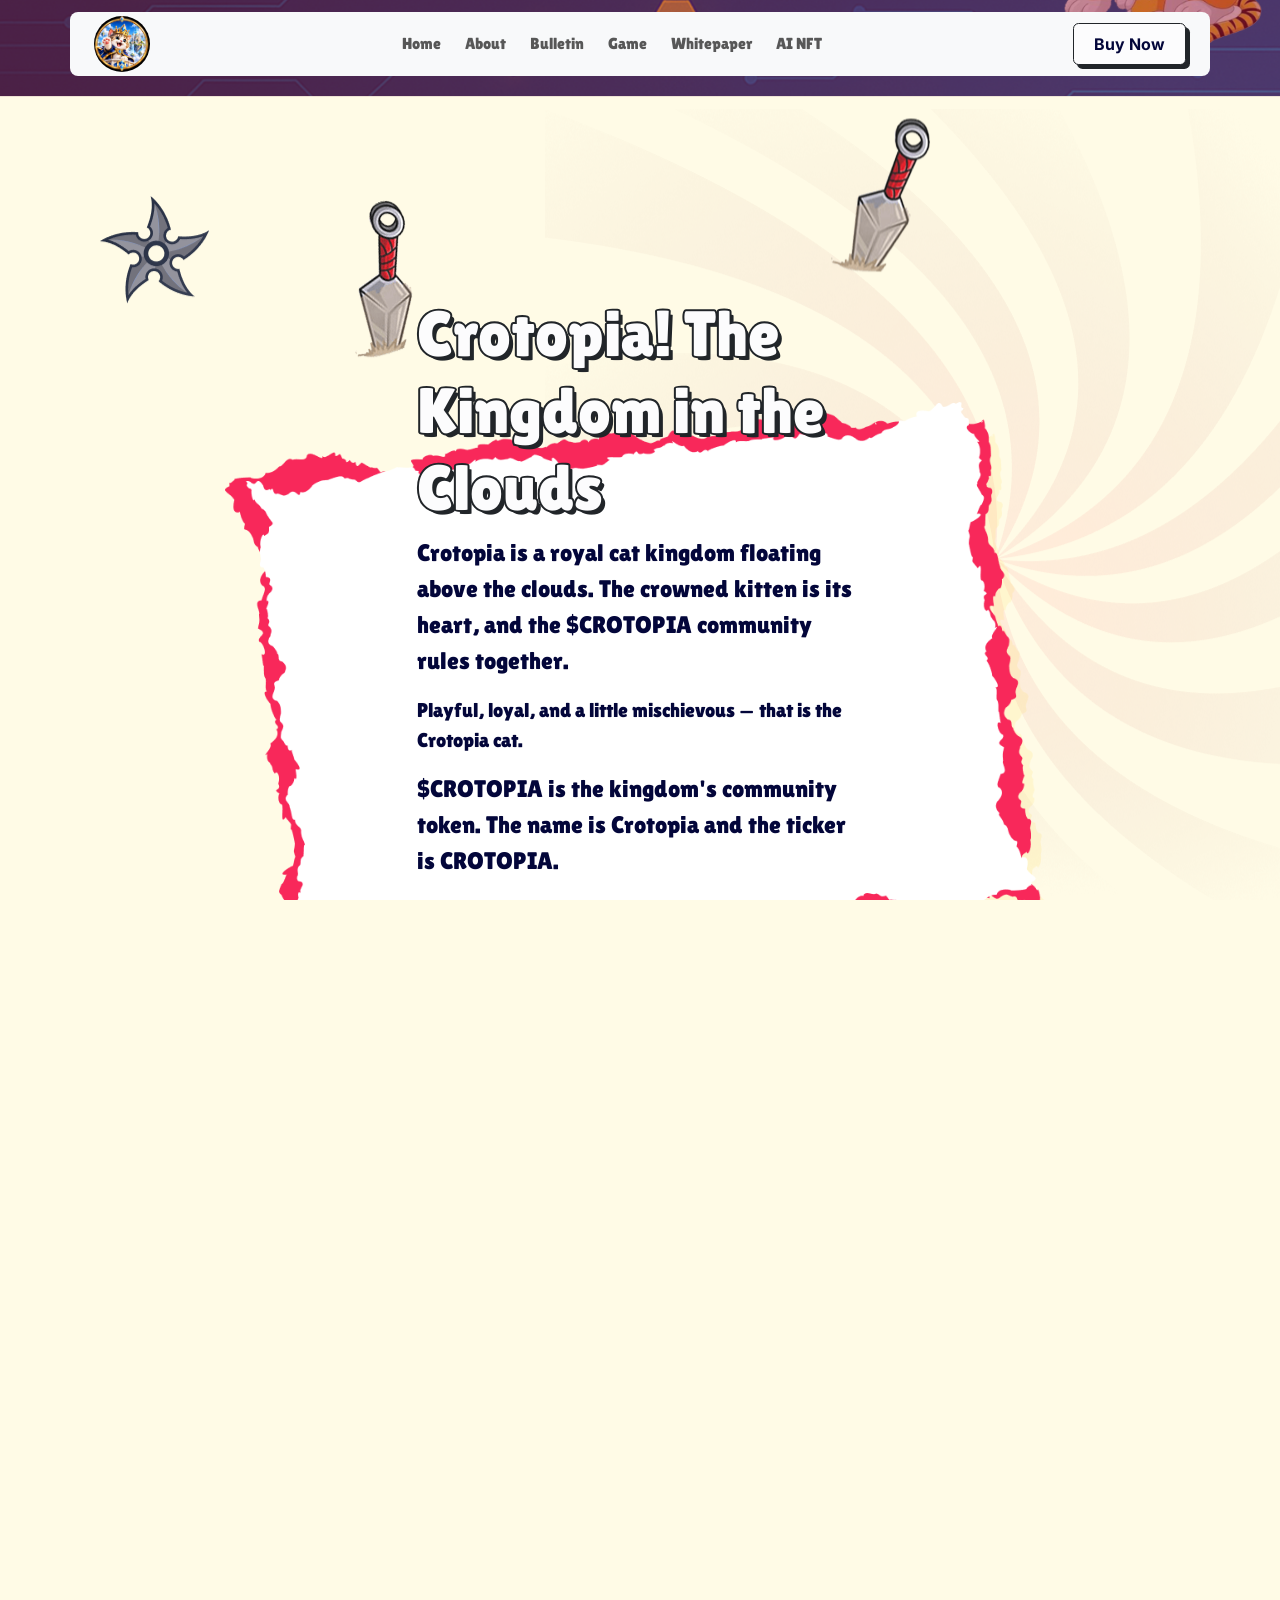
==== commit 159a2d3e: "update" ====
--- a/about.html
+++ b/about.html
@@ -220,7 +220,7 @@
                                         </button>
                                     </h2>
                                     <div id="faqOneC" class="accordion-collapse collapse" data-bs-parent="#faqOne">
-                                        <div class="accordion-body"> The contract address will be posted on this site when trading opens. Until then, explore the kingdom, the pet game, and the meme gallery. Always verify the contract from official Crotopia channels before you trade. </div>
+                                        <div class="accordion-body"> The contract address is 0xDc12283700576f722cf29Ef33625ccb6c6432ea5. Confirm that address on this site before every trade. </div>
                                     </div>
                                 </div>
                                 <div class="accordion-item shadow-sharp-md">
@@ -254,7 +254,7 @@
                                         </button>
                                     </h2>
                                     <div id="faqTwoB" class="accordion-collapse collapse" data-bs-parent="#faqTwo">
-                                        <div class="accordion-body"> Treat every meme token as risky. Crotopia will never ask for your seed phrase. When a contract is published, read it yourself before you buy. </div>
+                                        <div class="accordion-body"> Treat every meme token as risky. Crotopia will never ask for your seed phrase. Read contract 0xDc12283700576f722cf29Ef33625ccb6c6432ea5 yourself before you buy. </div>
                                     </div>
                                 </div>
                                 <div class="accordion-item shadow-sharp-md">
@@ -342,7 +342,7 @@
                                                     <li>
                                                         <div class="d-flex align-items-center gap-2">
                                                             <iconify-icon icon="mynaui:telephone-call" class="flex-shrink-0 fs-24"></iconify-icon>
-                                                            <p class="mb-0 text-heading"> Contract: Coming soon </p>
+                                                            <p class="mb-0 text-heading" style="word-break:break-all"> 0xDc12283700576f722cf29Ef33625ccb6c6432ea5 </p>
                                                         </div>
                                                     </li>
                                                     <li>
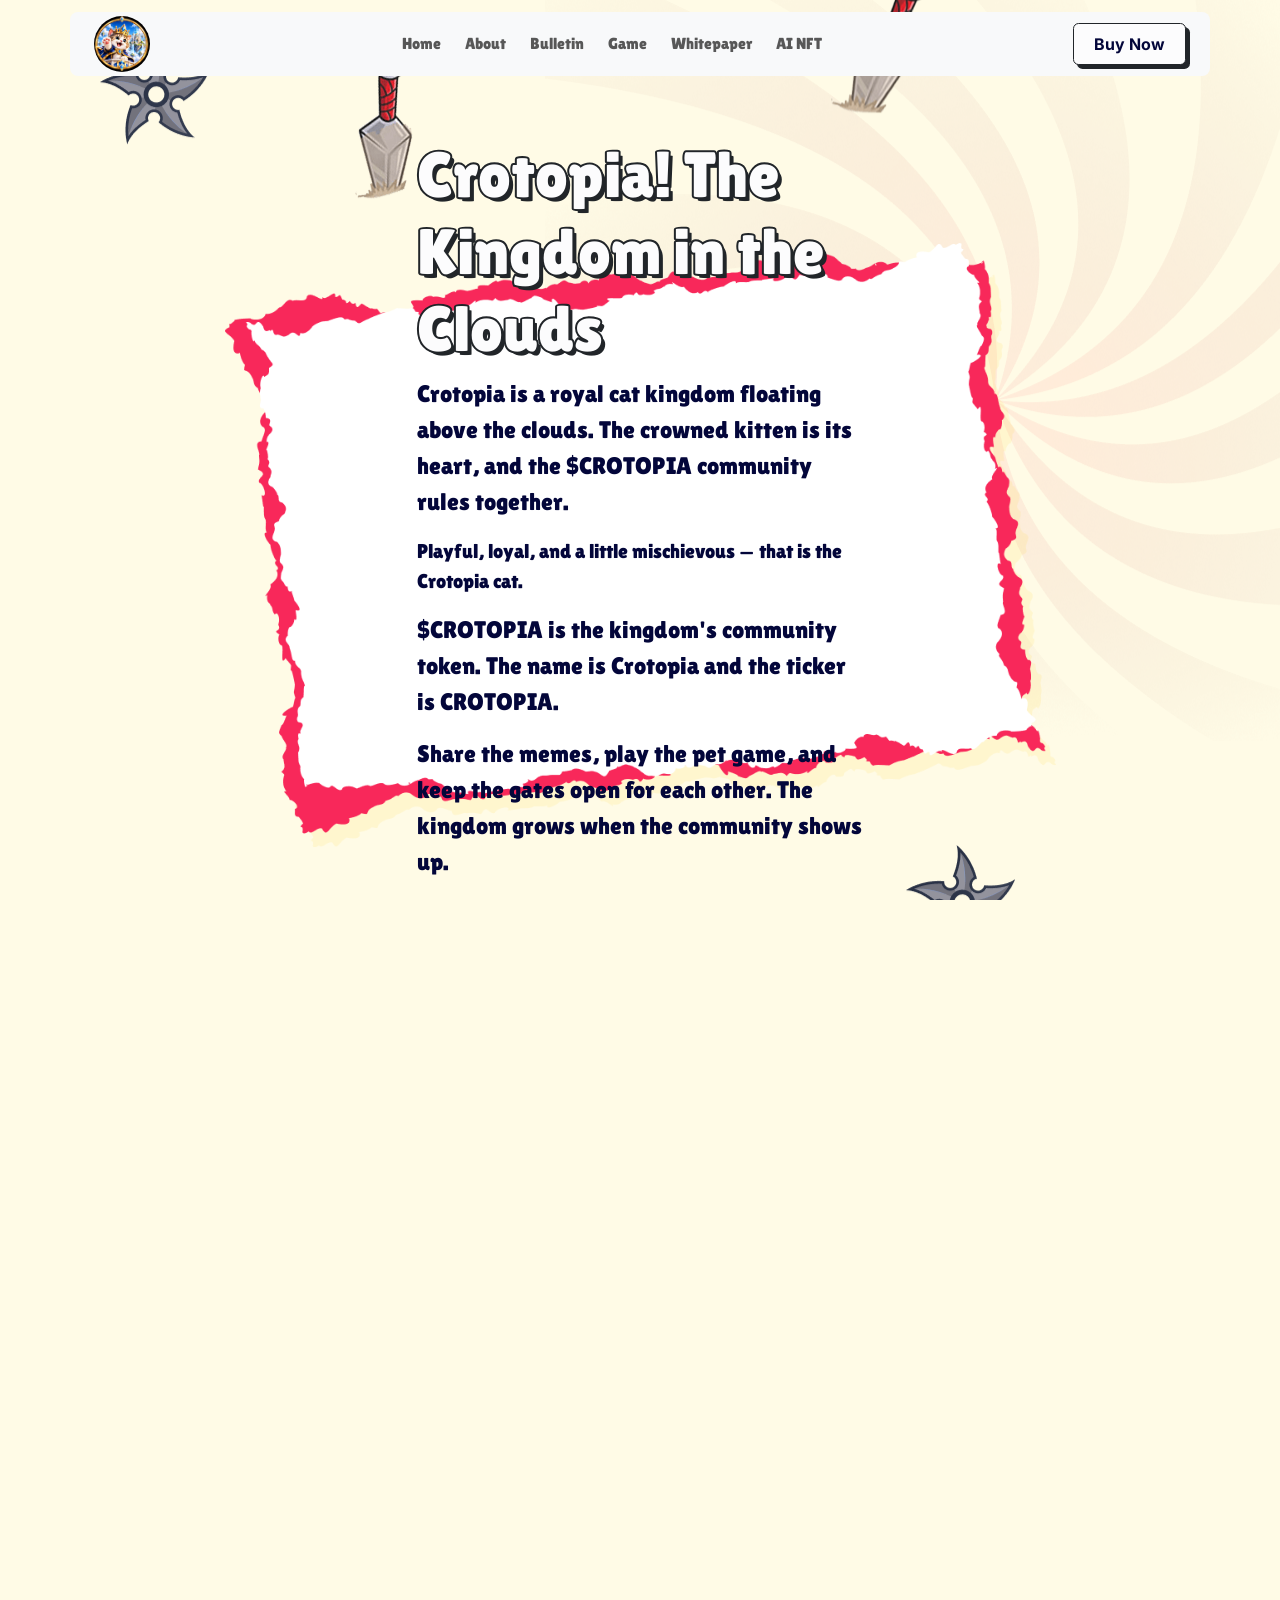
==== commit 31144f09: "update" ====
--- a/about.html
+++ b/about.html
@@ -59,7 +59,7 @@
                     </li>
                 </ul>
                 <div class="d-flex align-items-center gap-3 ms-lg-auto">
-                    <a href="contact.html" class="btn btn-light fw-bold text-heading " target="_blank"> Buy Now </a>
+                    <a href="https://dexscreener.com/cronos/0xDc12283700576f722cf29Ef33625ccb6c6432ea5" class="btn btn-light fw-bold text-heading " target="_blank" rel="noopener"> Buy Now </a>
                 </div>
             </div>
             <!-- Menu End -->
@@ -100,7 +100,7 @@
                                 <p class="mb-4 fs-24 text-heading">$CROTOPIA is the kingdom's community token. The name is Crotopia and the ticker is CROTOPIA.</p>
                                 <p class="mb-8 fs-24 text-heading">Share the memes, play the pet game, and keep the gates open for each other. The kingdom grows when the community shows up.</p>
                                 <div class="d-flex align-items-center flex-wrap gap-6">
-                                    <a href="#" class="btn btn-secondary text-heading align-items-center rounded">
+                                    <a href="https://dexscreener.com/cronos/0xDc12283700576f722cf29Ef33625ccb6c6432ea5" class="btn btn-secondary text-heading align-items-center rounded" target="_blank" rel="noopener">
                                         <iconify-icon icon="ic:twotone-thumb-up-off-alt"></iconify-icon>
                                         <span class="d-inline-block ff-1">Buy Token</span>
                                     </a>
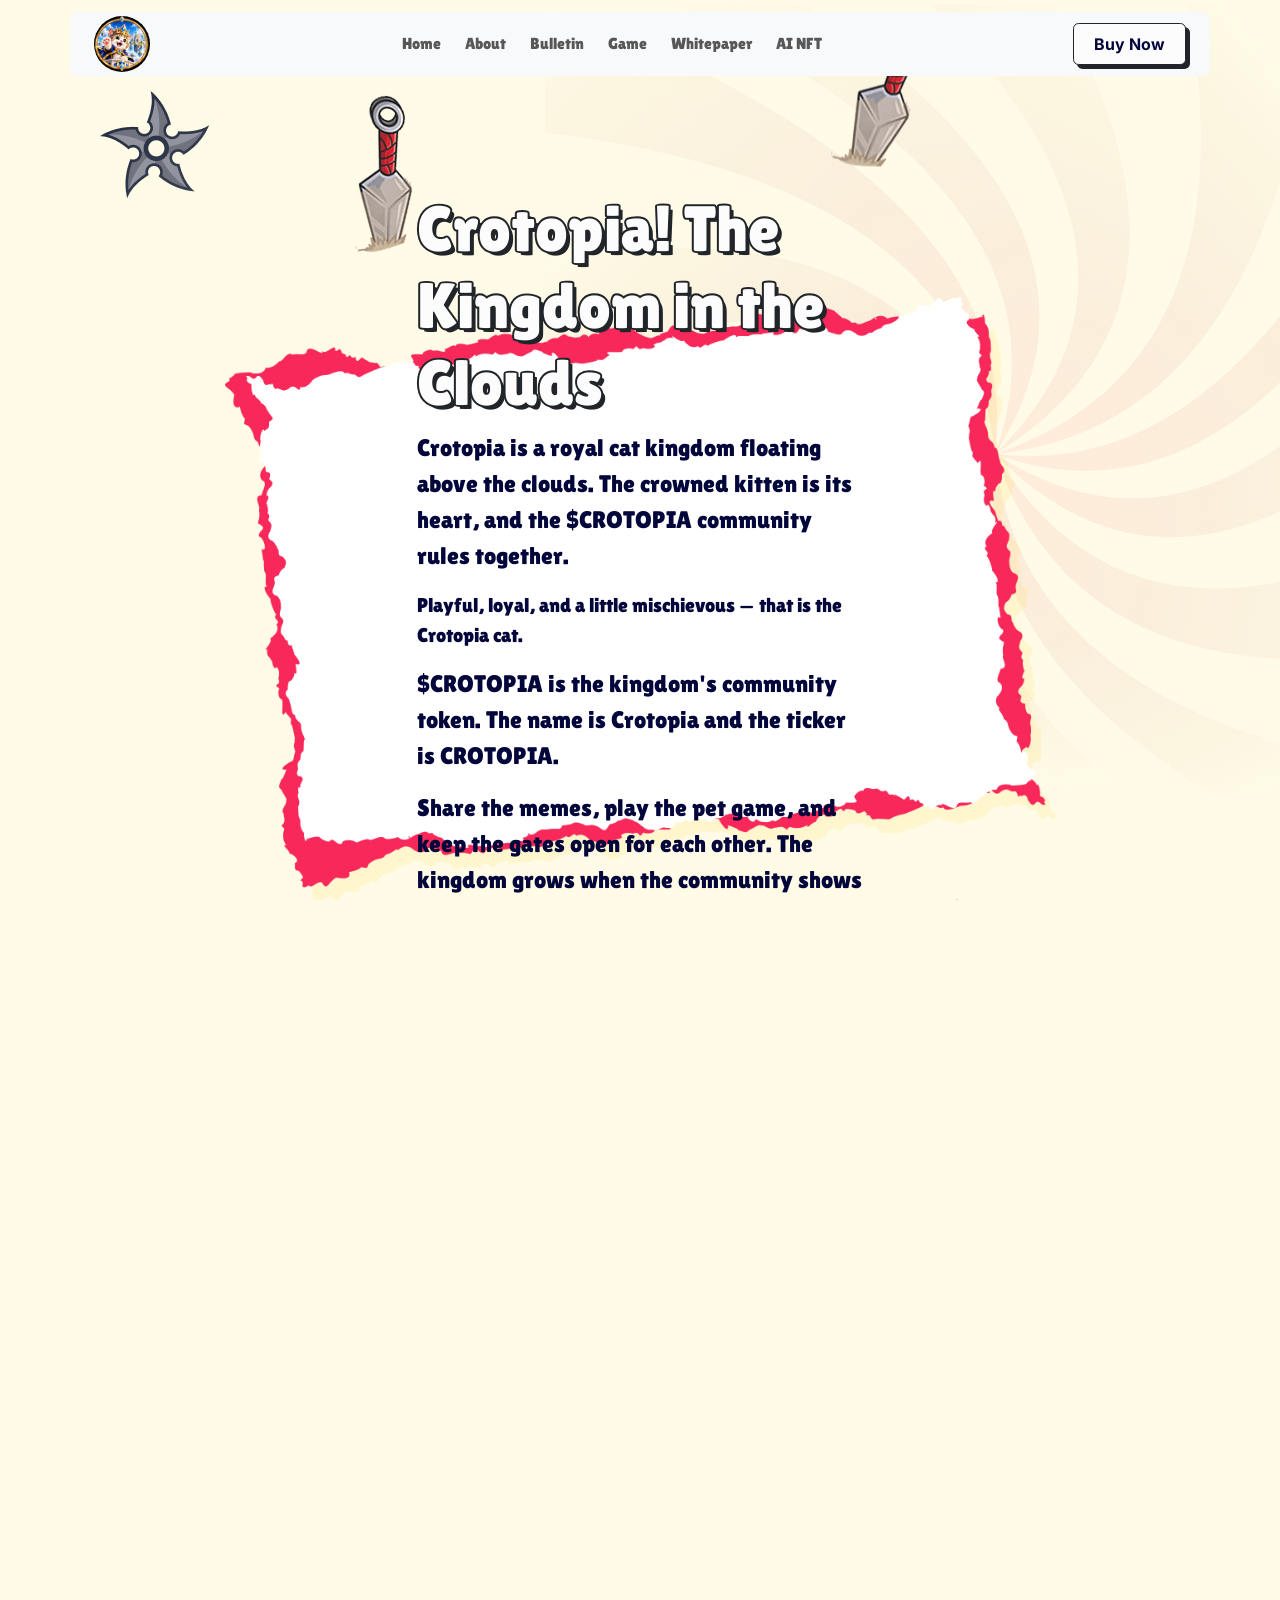
==== commit afc79cde: "update" ====
--- a/about.html
+++ b/about.html
@@ -1,4 +1,4 @@
-﻿<!DOCTYPE html>
+<!DOCTYPE html>
 <html lang="en" data-bs-theme="light">
 
 <head>
@@ -85,7 +85,8 @@
                         </div>
                     </div>
                 </div>
-                <img src="static/picture/hero-bg-2.png" alt="image" class="img-fluid w-100 position-absolute start-0 bottom-0 z-n1 pointer-none opacity-50">
+                <img src="static/picture/hero-bg-2.png" alt="" class="img-fluid w-100 position-absolute start-0 bottom-0 z-n1 pointer-none opacity-50">
+                <img src="logo.png" alt="Crotopia" class="banner-character">
             </div>
             <!-- Banner End -->
             <!-- About Us -->
@@ -106,7 +107,7 @@
                                     </a>
                                     <ul class="list list-row align-items-center flex-wrap gap-4">
                                         <li>
-                                            <a href="https://x.com/crotopia_x" class="btn btn-icon btn-light rounded-circle" target="_blank" rel="noopener">
+                                            <a href="https://x.com/crotopiaonx" class="btn btn-icon btn-light rounded-circle" target="_blank" rel="noopener">
                                                 <iconify-icon icon="prime:twitter"></iconify-icon>
                                             </a>
                                         </li>
@@ -302,7 +303,7 @@
                                                 <p class="mb-6 text-heading"> Trading cryptocurrencies is highly speculative, carries a high level of risk </p>
                                                 <ul class="list list-row align-items-center flex-wrap gap-4">
                                                     <li>
-                                                        <a href="https://x.com/crotopia_x" class="btn btn-icon btn-light rounded-circle" target="_blank" rel="noopener">
+                                                        <a href="https://x.com/crotopiaonx" class="btn btn-icon btn-light rounded-circle" target="_blank" rel="noopener">
                                                             <iconify-icon icon="prime:twitter"></iconify-icon>
                                                         </a>
                                                     </li>
--- a/static/css/style.css
+++ b/static/css/style.css
@@ -4062,6 +4062,20 @@
     padding-bottom: clamp(6.5rem, 7.89vw + 1rem, 9.375rem);
     position: relative;
     isolation: isolate;
+    overflow: hidden;
+}
+.banner-character {
+    position: absolute;
+    z-index: 0;
+    right: 3%;
+    bottom: 0;
+    height: 92%;
+    width: auto;
+    max-width: 34%;
+    aspect-ratio: 1;
+    object-fit: cover;
+    border-radius: 50%;
+    pointer-events: none;
 }
 /* Container Customization */
 .container-max {
